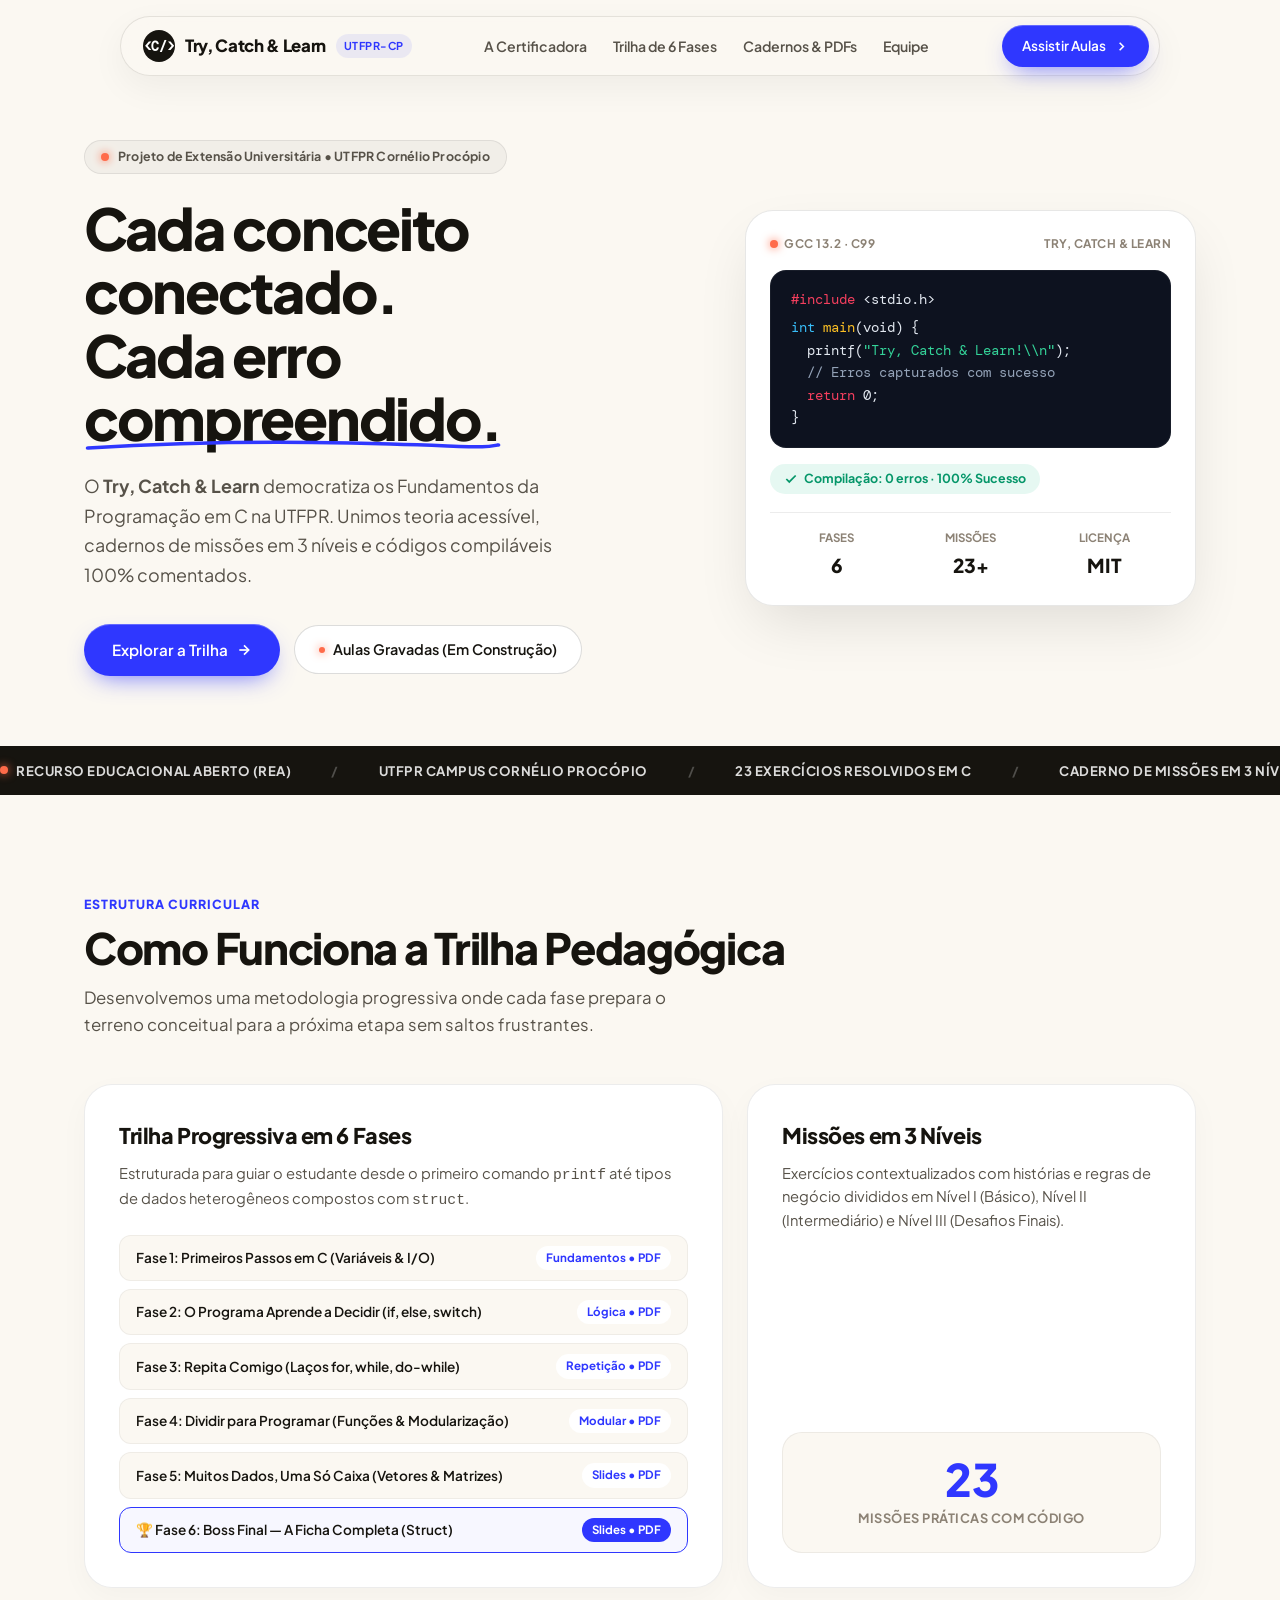
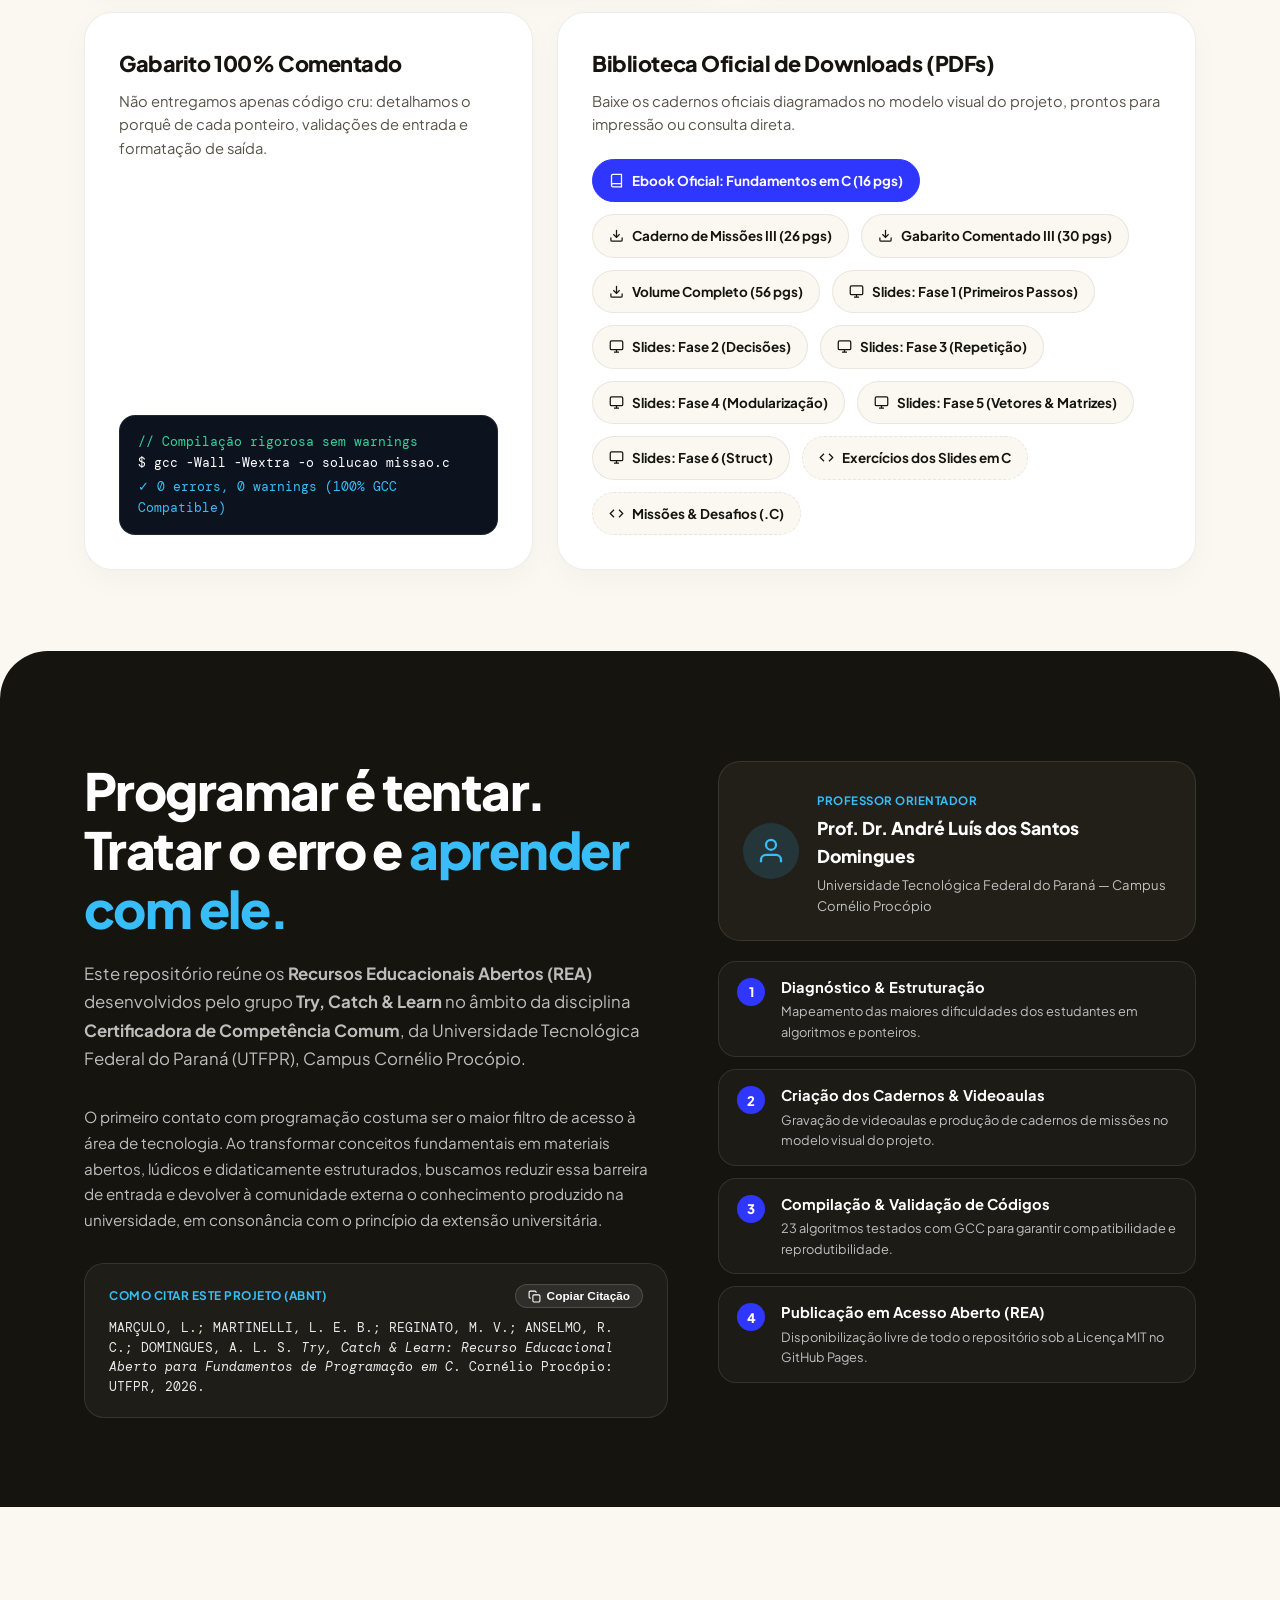
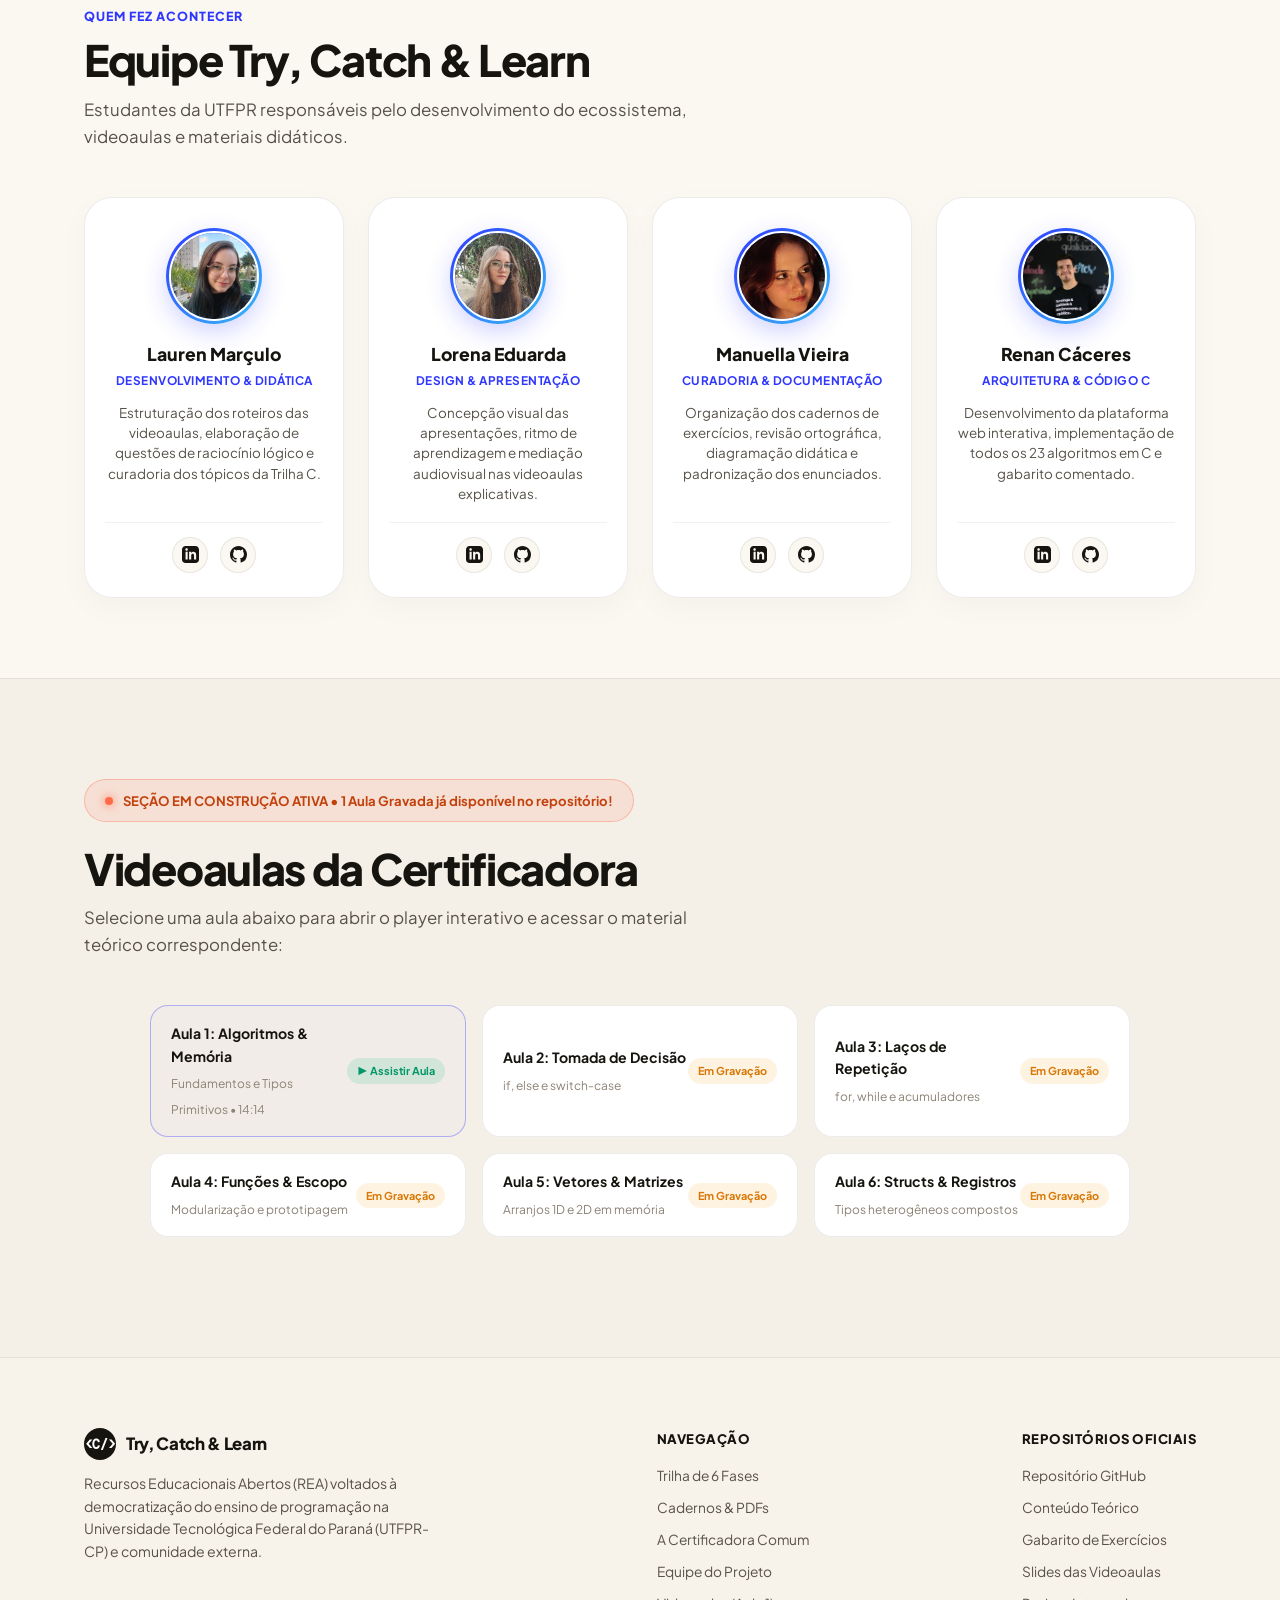
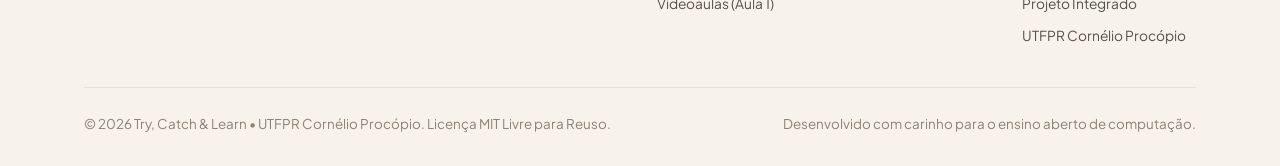
==== index.html @ d5d1043c "fix(player): corrigir reprodução do vídeo, clique na tela para pausar e atalho de espaço - Corrige c" ====
<!DOCTYPE html>
<html lang="pt-BR">
<head>
  <meta charset="UTF-8">
  <meta name="viewport" content="width=device-width, initial-scale=1.0">
  <title>Try, Catch &amp; Learn — Recurso Educacional Aberto de Programação em C | UTFPR-CP</title>
  
  <meta name="description" content="Recursos Educacionais Abertos para Fundamentos da Programação em C. Projeto de Extensão Universitária da UTFPR Cornélio Procópio.">
  <meta name="theme-color" content="#fbf8f2">
  <link rel="icon" type="image/svg+xml" href="assets/img/favicon.svg">

  <!-- Google Fonts: Plus Jakarta Sans & DM Mono -->
  <link rel="preconnect" href="https://fonts.googleapis.com">
  <link rel="preconnect" href="https://fonts.gstatic.com" crossorigin>
  <link href="https://fonts.googleapis.com/css2?family=DM+Mono:ital,wght@0,400;0,500;1,400&family=Plus+Jakarta+Sans:wght@300;400;500;600;700;800&display=swap" rel="stylesheet">

  <!-- Stylesheets -->
  <link rel="stylesheet" href="css/styles.css">
  <link rel="stylesheet" href="css/animations.css">
</head>
<body>
  <!-- Skip Link para Acessibilidade via Teclado e Leitores de Tela (WCAG 2.1 AA) -->
  <a href="#conteudo-principal" class="skip-link">Pular para o conteúdo principal</a>

  <!-- 1. FLOATING PILL NAVBAR -->
  <div class="nav-wrap" id="navbarWrap">
    <header class="nav-pill">
      <a href="#" class="brand" aria-label="Try, Catch &amp; Learn — Ir para o topo">
        <span class="brand-icon" aria-hidden="true">&lt;C/&gt;</span>
        <span>Try, Catch &amp; Learn</span>
        <span class="brand-tag">UTFPR-CP</span>
      </a>

      <!-- Desktop Links -->
      <nav class="nav-links" id="desktopNav" aria-label="Navegação principal">
        <a href="#sobre">A Certificadora</a>
        <a href="#trilha">Trilha de 6 Fases</a>
        <a href="#materiais">Cadernos &amp; PDFs</a>
        <a href="#equipe">Equipe</a>
      </nav>

      <!-- Action Button -->
      <a href="#videoaulas" class="btn-pill">
        <span>Assistir Aulas</span>
        <svg width="15" height="15" viewBox="0 0 24 24" fill="none" stroke="currentColor" stroke-width="2.5" aria-hidden="true">
          <polyline points="9 18 15 12 9 6"></polyline>
        </svg>
      </a>

      <!-- Mobile Hamburger Toggle -->
      <button class="menu-toggle" id="menuToggleBtn" type="button" aria-label="Abrir menu de navegação" aria-expanded="false" aria-controls="mobileDrawer">
        <svg width="24" height="24" viewBox="0 0 24 24" fill="none" stroke="currentColor" stroke-width="2" aria-hidden="true">
          <line x1="3" y1="12" x2="21" y2="12"></line>
          <line x1="3" y1="6" x2="21" y2="6"></line>
          <line x1="3" y1="18" x2="21" y2="18"></line>
        </svg>
      </button>
    </header>

    <!-- Mobile Navigation Drawer -->
    <div class="mobile-drawer" id="mobileDrawer" aria-hidden="true">
      <nav class="mobile-nav-links" aria-label="Menu principal móvel">
        <a href="#sobre">A Certificadora</a>
        <a href="#trilha">Trilha de 6 Fases</a>
        <a href="#materiais">Cadernos &amp; PDFs</a>
        <a href="#equipe">Equipe</a>
        <a href="#videoaulas" class="mobile-btn-pill">Assistir Aulas (Aula 1)</a>
      </nav>
    </div>
  </div>

  <main id="conteudo-principal" tabindex="-1">

    <!-- 2. HERO SECTION -->
    <section class="hero">
      <div class="shell hero-grid">
        
        <!-- Left Column: Typography & CTAs -->
        <div class="hero-text-col reveal">
          <div class="live-badge">
            <span class="dot-coral"></span>
            <span>Projeto de Extensão Universitária • UTFPR Cornélio Procópio</span>
          </div>

          <h1 class="hero-title">
            Cada conceito conectado.<br>
            Cada erro <span class="underline-draw">compreendido.<svg viewBox="0 0 300 14" fill="none" preserveAspectRatio="none"><path d="M 3 9 C 70 3, 150 2, 220 5 S 285 9, 297 6" stroke="#2f37ff" stroke-width="3.5" stroke-linecap="round"/></svg></span>
          </h1>

          <p class="hero-sub">
            O <strong>Try, Catch &amp; Learn</strong> democratiza os Fundamentos da Programação em C na UTFPR. Unimos teoria acessível, cadernos de missões em 3 níveis e códigos compiláveis 100% comentados.
          </p>

          <div class="hero-ctas">
            <a href="#trilha" class="btn-pill" style="padding: 14px 28px; font-size: 0.95rem;">
              <span>Explorar a Trilha</span>
              <svg width="16" height="16" viewBox="0 0 24 24" fill="none" stroke="currentColor" stroke-width="2.5">
                <line x1="5" y1="12" x2="19" y2="12"></line>
                <polyline points="12 5 19 12 12 19"></polyline>
              </svg>
            </a>
            <a href="#videoaulas" class="btn-secondary-pill">
              <span class="dot-coral" style="width:6px; height:6px;"></span>
              <span>Aulas Gravadas (Em Construção)</span>
            </a>
          </div>
        </div>

        <!-- Right Column: 3D Tilted Interactive Code Widget -->
        <div class="hero-card-tilt reveal stagger-2">
          <div class="code-widget-card hover-lift">
            <div class="card-topbar">
              <span class="card-label">
                <span class="dot-coral"></span>
                GCC 13.2 · C99
              </span>
              <span class="card-label">TRY, CATCH &amp; LEARN</span>
            </div>

            <div class="card-code-area">
              <div><span style="color:#f43f5e">#include</span> &lt;stdio.h&gt;</div>
              <div style="margin-top:6px"><span style="color:#38bdf8">int</span> <span style="color:#fbbf24">main</span>(void) {</div>
              <div style="padding-left:16px">printf(<span style="color:#34d399">"Try, Catch &amp; Learn!\\n"</span>);</div>
              <div style="padding-left:16px"><span style="color:#94a3b8">// Erros capturados com sucesso</span></div>
              <div style="padding-left:16px"><span style="color:#f43f5e">return</span> 0;</div>
              <div>}</div>
            </div>

            <div class="card-status-pill">
              <svg width="14" height="14" viewBox="0 0 24 24" fill="none" stroke="currentColor" stroke-width="3">
                <polyline points="20 6 9 17 4 12"></polyline>
              </svg>
              <span>Compilação: 0 erros · 100% Sucesso</span>
            </div>

            <dl class="card-metrics">
              <div>
                <dt>Fases</dt>
                <dd>6</dd>
              </div>
              <div>
                <dt>Missões</dt>
                <dd>23+</dd>
              </div>
              <div>
                <dt>Licença</dt>
                <dd>MIT</dd>
              </div>
            </dl>
          </div>
        </div>

      </div>
    </section>

    <!-- 3. LIVE TICKER BAR (MARQUEE CONTÍNUA) -->
    <div class="ticker-bar" aria-hidden="true">
      <div class="ticker-track">
        <div class="ticker-group">
          <span class="ticker-item"><span class="dot-coral"></span> RECURSO EDUCACIONAL ABERTO (REA)</span>
          <span class="ticker-sep">/</span>
          <span class="ticker-item">UTFPR CAMPUS CORNÉLIO PROCÓPIO</span>
          <span class="ticker-sep">/</span>
          <span class="ticker-item">23 EXERCÍCIOS RESOLVIDOS EM C</span>
          <span class="ticker-sep">/</span>
          <span class="ticker-item">CADERNO DE MISSÕES EM 3 NÍVEIS</span>
          <span class="ticker-sep">/</span>
          <span class="ticker-item">LICENÇA MIT LIVRE PARA REUSO</span>
          <span class="ticker-sep">/</span>
          <span class="ticker-item">SUPERVISÃO: PROF. DR. ANDRÉ LUÍS DOS SANTOS DOMINGUES</span>
          <span class="ticker-sep">/</span>
        </div>
        <div class="ticker-group">
          <span class="ticker-item"><span class="dot-coral"></span> RECURSO EDUCACIONAL ABERTO (REA)</span>
          <span class="ticker-sep">/</span>
          <span class="ticker-item">UTFPR CAMPUS CORNÉLIO PROCÓPIO</span>
          <span class="ticker-sep">/</span>
          <span class="ticker-item">23 EXERCÍCIOS RESOLVIDOS EM C</span>
          <span class="ticker-sep">/</span>
          <span class="ticker-item">CADERNO DE MISSÕES EM 3 NÍVEIS</span>
          <span class="ticker-sep">/</span>
          <span class="ticker-item">LICENÇA MIT LIVRE PARA REUSO</span>
          <span class="ticker-sep">/</span>
          <span class="ticker-item">SUPERVISÃO: PROF. DR. ANDRÉ LUÍS DOS SANTOS DOMINGUES</span>
          <span class="ticker-sep">/</span>
        </div>
      </div>
    </div>

    <!-- 4. BENTO GRID SECTION: A METODOLOGIA DO PROJETO -->
    <section class="bento-section" id="trilha">
      <div class="shell">
        <div class="section-eyebrow reveal">Estrutura Curricular</div>
        <h2 class="section-headline reveal stagger-1">Como Funciona a Trilha Pedagógica</h2>
        <p class="section-subhead reveal stagger-2">
          Desenvolvemos uma metodologia progressiva onde cada fase prepara o terreno conceitual para a próxima etapa sem saltos frustrantes.
        </p>

        <div class="bento-grid">
          
          <!-- Card 1 (Col 7): Trilha Progressiva em 6 Fases -->
          <div class="bento-card bento-col-7 reveal stagger-1">
            <h3>Trilha Progressiva em 6 Fases</h3>
            <p>
              Estruturada para guiar o estudante desde o primeiro comando <code>printf</code> até tipos de dados heterogêneos compostos com <code>struct</code>.
            </p>
            <div class="pipeline-list">
              <a href="Conte%C3%BAdo-Te%C3%B3rico/Fase%201%20-%20Primeiros%20Passos%20em%20C.pdf" target="_blank" class="pipeline-item" style="text-decoration:none; color:inherit;" title="Abrir PDF da Fase 1">
                <span>Fase 1: Primeiros Passos em C (Variáveis &amp; I/O)</span>
                <span class="pipeline-tag">Fundamentos • PDF</span>
              </a>
              <a href="Conte%C3%BAdo-Te%C3%B3rico/Fase%202%20-%20O%20Programa%20Aprende%20a%20Decidir.pdf" target="_blank" class="pipeline-item" style="text-decoration:none; color:inherit;" title="Abrir PDF da Fase 2">
                <span>Fase 2: O Programa Aprende a Decidir (if, else, switch)</span>
                <span class="pipeline-tag">Lógica • PDF</span>
              </a>
              <a href="Conte%C3%BAdo-Te%C3%B3rico/Fase%203%20-%20Repita%20Comigo%20La%C3%A7os%20de%20Repeti%C3%A7%C3%A3o.pdf" target="_blank" class="pipeline-item" style="text-decoration:none; color:inherit;" title="Abrir PDF da Fase 3">
                <span>Fase 3: Repita Comigo (Laços for, while, do-while)</span>
                <span class="pipeline-tag">Repetição • PDF</span>
              </a>
              <a href="Conte%C3%BAdo-Te%C3%B3rico/Aula%20Fase%204%20-%20Dividir%20Para%20Programar.pdf" target="_blank" class="pipeline-item" style="text-decoration:none; color:inherit;" title="Abrir PDF da Fase 4">
                <span>Fase 4: Dividir para Programar (Funções &amp; Modularização)</span>
                <span class="pipeline-tag">Modular • PDF</span>
              </a>
              <a href="Slides/Fase%205%20-%20Muitos%20dados,%20uma%20s%C3%B3%20caixa%20vetores%20e%20matrizes.pdf" target="_blank" class="pipeline-item" style="text-decoration:none; color:inherit;" title="Abrir Slides da Fase 5">
                <span>Fase 5: Muitos Dados, Uma Só Caixa (Vetores &amp; Matrizes)</span>
                <span class="pipeline-tag">Slides • PDF</span>
              </a>
              <a href="Slides/Fase%206%20-%20Struct.pdf" target="_blank" class="pipeline-item active-phase" style="text-decoration:none; color:inherit;" title="Abrir Slides da Fase 6">
                <span>🏆 Fase 6: Boss Final — A Ficha Completa (Struct)</span>
                <span class="pipeline-tag" style="background:var(--ultramarine); color:#ffffff;">Slides • PDF</span>
              </a>
            </div>
          </div>

          <!-- Card 2 (Col 5): Missões em 3 Níveis -->
          <div class="bento-card bento-col-5 reveal stagger-2">
            <h3>Missões em 3 Níveis</h3>
            <p>
              Exercícios contextualizados com histórias e regras de negócio divididos em Nível I (Básico), Nível II (Intermediário) e Nível III (Desafios Finais).
            </p>
            <div class="levels-widget">
              <div class="levels-num">23</div>
              <div class="levels-label">Missões Práticas com Código</div>
            </div>
          </div>

          <!-- Card 3 (Col 5): Gabarito Comentado -->
          <div class="bento-card bento-col-5 reveal stagger-3">
            <h3>Gabarito 100% Comentado</h3>
            <p>
              Não entregamos apenas código cru: detalhamos o porquê de cada ponteiro, validações de entrada e formatação de saída.
            </p>
            <div class="terminal-widget">
              <div>// Compilação rigorosa sem warnings</div>
              <div style="color:#ffffff;">$ gcc -Wall -Wextra -o solucao missao.c</div>
              <div style="color:#38bdf8; margin-top:4px;">✓ 0 errors, 0 warnings (100% GCC Compatible)</div>
            </div>
          </div>

          <!-- Card 4 (Col 7): Biblioteca de PDFs para Download -->
          <div class="bento-card bento-col-7 reveal stagger-4" id="materiais">
            <h3>Biblioteca Oficial de Downloads (PDFs)</h3>
            <p>
              Baixe os cadernos oficiais diagramados no modelo visual do projeto, prontos para impressão ou consulta direta.
            </p>
            <div class="download-pill-row">
              <a href="Conte%C3%BAdo-Te%C3%B3rico/Ebook_Fundamentos_de_Programacao_C.pdf" download="Ebook_Fundamentos_de_Programacao_C.pdf" class="download-pill" style="background: #2f37ff; color: #ffffff; border-color: #2f37ff; font-weight: 700;">
                <svg width="15" height="15" viewBox="0 0 24 24" fill="none" stroke="currentColor" stroke-width="2"><path d="M4 19.5A2.5 2.5 0 0 1 6.5 17H20"></path><path d="M6.5 2H20v20H6.5A2.5 2.5 0 0 1 4 19.5v-15A2.5 2.5 0 0 1 6.5 2z"></path></svg>
                <span>Ebook Oficial: Fundamentos em C (16 pgs)</span>
              </a>
              <a href="Conte%C3%BAdo-Te%C3%B3rico/Caderno_de_Missoes_III.pdf" download="Caderno_de_Missoes_III.pdf" class="download-pill">
                <svg width="15" height="15" viewBox="0 0 24 24" fill="none" stroke="currentColor" stroke-width="2"><path d="M21 15v4a2 2 0 0 1-2 2H5a2 2 0 0 1-2-2v-4"></path><polyline points="7 10 12 15 17 10"></polyline><line x1="12" y1="15" x2="12" y2="3"></line></svg>
                <span>Caderno de Missões III (26 pgs)</span>
              </a>
              <a href="Conte%C3%BAdo-Te%C3%B3rico/Gabarito_Comentado_III.pdf" download="Gabarito_Comentado_III.pdf" class="download-pill">
                <svg width="15" height="15" viewBox="0 0 24 24" fill="none" stroke="currentColor" stroke-width="2"><path d="M21 15v4a2 2 0 0 1-2 2H5a2 2 0 0 1-2-2v-4"></path><polyline points="7 10 12 15 17 10"></polyline><line x1="12" y1="15" x2="12" y2="3"></line></svg>
                <span>Gabarito Comentado III (30 pgs)</span>
              </a>
              <a href="Conte%C3%BAdo-Te%C3%B3rico/Caderno_e_Gabarito_III_Completo.pdf" download="Caderno_e_Gabarito_III_Completo.pdf" class="download-pill">
                <svg width="15" height="15" viewBox="0 0 24 24" fill="none" stroke="currentColor" stroke-width="2"><path d="M21 15v4a2 2 0 0 1-2 2H5a2 2 0 0 1-2-2v-4"></path><polyline points="7 10 12 15 17 10"></polyline><line x1="12" y1="15" x2="12" y2="3"></line></svg>
                <span>Volume Completo (56 pgs)</span>
              </a>
              <a href="Slides/Fase%201%20-Primeiros%20Passos%20em%20C.pdf" download="Slides_Fase1_Primeiros_Passos.pdf" class="download-pill">
                <svg width="15" height="15" viewBox="0 0 24 24" fill="none" stroke="currentColor" stroke-width="2"><rect x="2" y="3" width="20" height="14" rx="2" ry="2"></rect><line x1="8" y1="21" x2="16" y2="21"></line><line x1="12" y1="17" x2="12" y2="21"></line></svg>
                <span>Slides: Fase 1 (Primeiros Passos)</span>
              </a>
              <a href="Slides/Fase%202%20-%20O%20Programa%20Aprende%20a%20Decidir.pdf" download="Slides_Fase2_Decisoes.pdf" class="download-pill">
                <svg width="15" height="15" viewBox="0 0 24 24" fill="none" stroke="currentColor" stroke-width="2"><rect x="2" y="3" width="20" height="14" rx="2" ry="2"></rect><line x1="8" y1="21" x2="16" y2="21"></line><line x1="12" y1="17" x2="12" y2="21"></line></svg>
                <span>Slides: Fase 2 (Decisões)</span>
              </a>
              <a href="Slides/Fase%203%20-Repeti%C3%A7%C3%A3o.pdf" download="Slides_Fase3_Repeticao.pdf" class="download-pill">
                <svg width="15" height="15" viewBox="0 0 24 24" fill="none" stroke="currentColor" stroke-width="2"><rect x="2" y="3" width="20" height="14" rx="2" ry="2"></rect><line x1="8" y1="21" x2="16" y2="21"></line><line x1="12" y1="17" x2="12" y2="21"></line></svg>
                <span>Slides: Fase 3 (Repetição)</span>
              </a>
              <a href="Slides/Fase%204%20-%20Modulariza%C3%A7%C3%A3o.pdf" download="Slides_Fase4_Modularizacao.pdf" class="download-pill">
                <svg width="15" height="15" viewBox="0 0 24 24" fill="none" stroke="currentColor" stroke-width="2"><rect x="2" y="3" width="20" height="14" rx="2" ry="2"></rect><line x1="8" y1="21" x2="16" y2="21"></line><line x1="12" y1="17" x2="12" y2="21"></line></svg>
                <span>Slides: Fase 4 (Modularização)</span>
              </a>
              <a href="Slides/Fase%205%20-%20Muitos%20dados,%20uma%20s%C3%B3%20caixa%20vetores%20e%20matrizes.pdf" download="Slides_Fase5_Vetores_Matrizes.pdf" class="download-pill">
                <svg width="15" height="15" viewBox="0 0 24 24" fill="none" stroke="currentColor" stroke-width="2"><rect x="2" y="3" width="20" height="14" rx="2" ry="2"></rect><line x1="8" y1="21" x2="16" y2="21"></line><line x1="12" y1="17" x2="12" y2="21"></line></svg>
                <span>Slides: Fase 5 (Vetores &amp; Matrizes)</span>
              </a>
              <a href="Slides/Fase%206%20-%20Struct.pdf" download="Slides_Fase6_Struct.pdf" class="download-pill">
                <svg width="15" height="15" viewBox="0 0 24 24" fill="none" stroke="currentColor" stroke-width="2"><rect x="2" y="3" width="20" height="14" rx="2" ry="2"></rect><line x1="8" y1="21" x2="16" y2="21"></line><line x1="12" y1="17" x2="12" y2="21"></line></svg>
                <span>Slides: Fase 6 (Struct)</span>
              </a>
              <a href="https://github.com/RenanCaceres/Certificadora-Comum/tree/main/Slides/Exercicios-Resolvidos" target="_blank" rel="noopener noreferrer" class="download-pill" style="border-style:dashed;">
                <svg width="15" height="15" viewBox="0 0 24 24" fill="none" stroke="currentColor" stroke-width="2"><polyline points="16 18 22 12 16 6"></polyline><polyline points="8 6 2 12 8 18"></polyline></svg>
                <span>Exercícios dos Slides em C</span>
              </a>
              <a href="https://github.com/RenanCaceres/Certificadora-Comum/tree/main/Gabarito-Exerc%C3%ADcios" target="_blank" rel="noopener noreferrer" class="download-pill" style="border-style:dashed;">
                <svg width="15" height="15" viewBox="0 0 24 24" fill="none" stroke="currentColor" stroke-width="2"><polyline points="16 18 22 12 16 6"></polyline><polyline points="8 6 2 12 8 18"></polyline></svg>
                <span>Missões &amp; Desafios (.C)</span>
              </a>
            </div>
          </div>

        </div>

      </div>
    </section>

    <!-- 5. SEÇÃO DE CONTRASTE ESCURO: A CERTIFICADORA & UTFPR -->
    <section class="dark-section" id="sobre">
      <div class="shell dark-grid">
        
        <!-- Left: Text Context -->
        <div class="dark-left-col reveal-left">
          <h2>
            Programar é tentar.<br>
            Tratar o erro e <span class="highlight-text">aprender com ele.</span>
          </h2>
          
          <p class="dark-lead">
            Este repositório reúne os <strong>Recursos Educacionais Abertos (REA)</strong> desenvolvidos pelo grupo <strong>Try, Catch &amp; Learn</strong> no âmbito da disciplina <strong>Certificadora de Competência Comum</strong>, da Universidade Tecnológica Federal do Paraná (UTFPR), Campus Cornélio Procópio.
          </p>

          <p class="dark-lead" style="font-size: 0.95rem;">
            O primeiro contato com programação costuma ser o maior filtro de acesso à área de tecnologia. Ao transformar conceitos fundamentais em materiais abertos, lúdicos e didaticamente estruturados, buscamos reduzir essa barreira de entrada e devolver à comunidade externa o conhecimento produzido na universidade, em consonância com o princípio da extensão universitária.
          </p>

          <!-- Citation Box -->
          <div class="citation-box">
            <div class="citation-header">
              <span>Como citar este projeto (ABNT)</span>
              <button id="btnCopyCitation" class="btn-copy-citation" type="button" title="Copiar citação ABNT">
                <svg width="13" height="13" viewBox="0 0 24 24" fill="none" stroke="currentColor" stroke-width="2"><rect x="9" y="9" width="13" height="13" rx="2" ry="2"></rect><path d="M5 15H4a2 2 0 0 1-2-2V4a2 2 0 0 1 2-2h9a2 2 0 0 1 2 2v1"></path></svg>
                <span>Copiar Citação</span>
              </button>
            </div>
            <p class="citation-text">
              MARÇULO, L.; MARTINELLI, L. E. B.; REGINATO, M. V.; ANSELMO, R. C.; DOMINGUES, A. L. S. <em>Try, Catch &amp; Learn: Recurso Educacional Aberto para Fundamentos de Programação em C</em>. Cornélio Procópio: UTFPR, 2026.
            </p>
          </div>
        </div>

        <!-- Right: Supervisor & Steps -->
        <div class="dark-right-col reveal-right">
          
          <!-- Supervisor Card -->
          <div class="supervisor-card hover-lift">
            <div class="sup-avatar">
              <svg width="30" height="30" viewBox="0 0 24 24" fill="none" stroke="currentColor" stroke-width="1.8">
                <path d="M20 21v-2a4 4 0 0 0-4-4H8a4 4 0 0 0-4 4v2"></path>
                <circle cx="12" cy="7" r="4"></circle>
              </svg>
            </div>
            <div class="sup-info">
              <span class="sup-role">Professor Orientador</span>
              <h4 class="sup-name">Prof. Dr. André Luís dos Santos Domingues</h4>
              <p>Universidade Tecnológica Federal do Paraná — Campus Cornélio Procópio</p>
            </div>
          </div>

          <!-- Steps List -->
          <div class="steps-list">
            <div class="step-card">
              <div class="step-num">1</div>
              <div class="step-info">
                <h4>Diagnóstico &amp; Estruturação</h4>
                <p>Mapeamento das maiores dificuldades dos estudantes em algoritmos e ponteiros.</p>
              </div>
            </div>
            <div class="step-card">
              <div class="step-num">2</div>
              <div class="step-info">
                <h4>Criação dos Cadernos &amp; Videoaulas</h4>
                <p>Gravação de videoaulas e produção de cadernos de missões no modelo visual do projeto.</p>
              </div>
            </div>
            <div class="step-card">
              <div class="step-num">3</div>
              <div class="step-info">
                <h4>Compilação &amp; Validação de Códigos</h4>
                <p>23 algoritmos testados com GCC para garantir compatibilidade e reprodutibilidade.</p>
              </div>
            </div>
            <div class="step-card">
              <div class="step-num">4</div>
              <div class="step-info">
                <h4>Publicação em Acesso Aberto (REA)</h4>
                <p>Disponibilização livre de todo o repositório sob a Licença MIT no GitHub Pages.</p>
              </div>
            </div>
          </div>

        </div>

      </div>
    </section>

    <!-- 6. EQUIPE SECTION COM FOTOS & REDES OFICIAIS -->
    <section class="team-section" id="equipe">
      <div class="shell">
        <div class="section-eyebrow reveal">Quem Fez Acontecer</div>
        <h2 class="section-headline reveal stagger-1">Equipe Try, Catch &amp; Learn</h2>
        <p class="section-subhead reveal stagger-2">
          Estudantes da UTFPR responsáveis pelo desenvolvimento do ecossistema, videoaulas e materiais didáticos.
        </p>

        <div class="team-grid">
          
          <!-- Lauren -->
          <div class="team-card hover-lift reveal stagger-1">
            <div class="member-photo-frame">
              <img src="assets/img/team/lauren.jpeg" alt="Foto de Lauren Marçulo" class="member-photo" onerror="if(!this.dataset.triedFallback){this.dataset.triedFallback='1'; this.src='assets/img/team/lauren.png';}else{this.style.display='none'; this.nextElementSibling.style.display='flex';}">
              <div class="member-photo-fallback">LM</div>
            </div>
            <h3 class="team-name">Lauren Marçulo</h3>
            <div class="team-role">Desenvolvimento &amp; Didática</div>
            <p class="team-bio">
              Estruturação dos roteiros das videoaulas, elaboração de questões de raciocínio lógico e curadoria dos tópicos da Trilha C.
            </p>
            <div class="team-socials">
              <a href="https://www.linkedin.com/in/lauren-marculo/" target="_blank" rel="noopener noreferrer" class="btn-social btn-linkedin" title="LinkedIn de Lauren Marçulo" aria-label="LinkedIn de Lauren Marçulo">
                <svg width="17" height="17" viewBox="0 0 24 24" fill="currentColor"><path d="M19 0h-14c-2.761 0-5 2.239-5 5v14c0 2.761 2.239 5 5 5h14c2.762 0 5-2.239 5-5v-14c0-2.761-2.238-5-5-5zm-11 19h-3v-11h3v11zm-1.5-12.268c-.966 0-1.75-.79-1.75-1.764s.784-1.764 1.75-1.764 1.75.79 1.75 1.764-.783 1.764-1.75 1.764zm13.5 12.268h-3v-5.604c0-3.368-4-3.113-4 0v5.604h-3v-11h3v1.765c1.396-2.586 7-2.777 7 2.476v6.759z"/></svg>
              </a>
              <a href="https://github.com/LaurenM-rc" target="_blank" rel="noopener noreferrer" class="btn-social btn-github" title="GitHub de Lauren Marçulo" aria-label="GitHub de Lauren Marçulo">
                <svg width="17" height="17" viewBox="0 0 24 24" fill="currentColor"><path d="M12 0C5.37 0 0 5.37 0 12c0 5.31 3.435 9.795 8.205 11.385.6.105.825-.255.825-.57 0-.285-.015-1.23-.015-2.235-3.015.555-3.795-.735-4.035-1.41-.135-.345-.72-1.41-1.23-1.695-.42-.225-1.02-.78-.015-.795.945-.015 1.62.87 1.845 1.23 1.08 1.815 2.805 1.305 3.495.99.105-.78.42-1.305.765-1.605-2.67-.3-5.46-1.335-5.46-5.925 0-1.305.465-2.385 1.23-3.225-.12-.3-.54-1.53.12-3.18 0 0 1.005-.315 3.3 1.23.96-.27 1.98-.405 3-.405s2.04.135 3 .405c2.295-1.56 3.3-1.23 3.3-1.23.66 1.65.24 2.88.12 3.18.765.84 1.23 1.905 1.23 3.225 0 4.605-2.805 5.625-5.475 5.925.435.375.81 1.095.81 2.22 0 1.605-.015 2.895-.015 3.3 0 .315.225.69.825.57A12.02 12.02 0 0024 12c0-6.63-5.37-12-12-12z"/></svg>
              </a>
            </div>
          </div>

          <!-- Lorena -->
          <div class="team-card hover-lift reveal stagger-2">
            <div class="member-photo-frame">
              <img src="assets/img/team/lorena.jpeg" alt="Foto de Lorena Eduarda" class="member-photo" onerror="if(!this.dataset.triedFallback){this.dataset.triedFallback='1'; this.src='assets/img/team/lorena.png';}else{this.style.display='none'; this.nextElementSibling.style.display='flex';}">
              <div class="member-photo-fallback">LE</div>
            </div>
            <h3 class="team-name">Lorena Eduarda</h3>
            <div class="team-role">Design &amp; Apresentação</div>
            <p class="team-bio">
              Concepção visual das apresentações, ritmo de aprendizagem e mediação audiovisual nas videoaulas explicativas.
            </p>
            <div class="team-socials">
              <a href="https://www.linkedin.com/in/lorena-eduarda-barros-martinelli-795791375" target="_blank" rel="noopener noreferrer" class="btn-social btn-linkedin" title="LinkedIn de Lorena Eduarda" aria-label="LinkedIn de Lorena Eduarda">
                <svg width="17" height="17" viewBox="0 0 24 24" fill="currentColor"><path d="M19 0h-14c-2.761 0-5 2.239-5 5v14c0 2.761 2.239 5 5 5h14c2.762 0 5-2.239 5-5v-14c0-2.761-2.238-5-5-5zm-11 19h-3v-11h3v11zm-1.5-12.268c-.966 0-1.75-.79-1.75-1.764s.784-1.764 1.75-1.764 1.75.79 1.75 1.764-.783 1.764-1.75 1.764zm13.5 12.268h-3v-5.604c0-3.368-4-3.113-4 0v5.604h-3v-11h3v1.765c1.396-2.586 7-2.777 7 2.476v6.759z"/></svg>
              </a>
              <a href="https://github.com/lorenaduda06" target="_blank" rel="noopener noreferrer" class="btn-social btn-github" title="GitHub de Lorena Eduarda" aria-label="GitHub de Lorena Eduarda">
                <svg width="17" height="17" viewBox="0 0 24 24" fill="currentColor"><path d="M12 0C5.37 0 0 5.37 0 12c0 5.31 3.435 9.795 8.205 11.385.6.105.825-.255.825-.57 0-.285-.015-1.23-.015-2.235-3.015.555-3.795-.735-4.035-1.41-.135-.345-.72-1.41-1.23-1.695-.42-.225-1.02-.78-.015-.795.945-.015 1.62.87 1.845 1.23 1.08 1.815 2.805 1.305 3.495.99.105-.78.42-1.305.765-1.605-2.67-.3-5.46-1.335-5.46-5.925 0-1.305.465-2.385 1.23-3.225-.12-.3-.54-1.53.12-3.18 0 0 1.005-.315 3.3 1.23.96-.27 1.98-.405 3-.405s2.04.135 3 .405c2.295-1.56 3.3-1.23 3.3-1.23.66 1.65.24 2.88.12 3.18.765.84 1.23 1.905 1.23 3.225 0 4.605-2.805 5.625-5.475 5.925.435.375.81 1.095.81 2.22 0 1.605-.015 2.895-.015 3.3 0 .315.225.69.825.57A12.02 12.02 0 0024 12c0-6.63-5.37-12-12-12z"/></svg>
              </a>
            </div>
          </div>

          <!-- Manuella -->
          <div class="team-card hover-lift reveal stagger-3">
            <div class="member-photo-frame">
              <img src="assets/img/team/manuella.jpeg" alt="Foto de Manuella Vieira" class="member-photo" onerror="if(!this.dataset.triedFallback){this.dataset.triedFallback='1'; this.src='assets/img/team/manuella.png';}else{this.style.display='none'; this.nextElementSibling.style.display='flex';}">
              <div class="member-photo-fallback">MV</div>
            </div>
            <h3 class="team-name">Manuella Vieira</h3>
            <div class="team-role">Curadoria &amp; Documentação</div>
            <p class="team-bio">
              Organização dos cadernos de exercícios, revisão ortográfica, diagramação didática e padronização dos enunciados.
            </p>
            <div class="team-socials">
              <a href="https://www.linkedin.com/in/manuella-vieira-reginato-16368135a/" target="_blank" rel="noopener noreferrer" class="btn-social btn-linkedin" title="LinkedIn de Manuella Vieira" aria-label="LinkedIn de Manuella Vieira">
                <svg width="17" height="17" viewBox="0 0 24 24" fill="currentColor"><path d="M19 0h-14c-2.761 0-5 2.239-5 5v14c0 2.761 2.239 5 5 5h14c2.762 0 5-2.239 5-5v-14c0-2.761-2.238-5-5-5zm-11 19h-3v-11h3v11zm-1.5-12.268c-.966 0-1.75-.79-1.75-1.764s.784-1.764 1.75-1.764 1.75.79 1.75 1.764-.783 1.764-1.75 1.764zm13.5 12.268h-3v-5.604c0-3.368-4-3.113-4 0v5.604h-3v-11h3v1.765c1.396-2.586 7-2.777 7 2.476v6.759z"/></svg>
              </a>
              <a href="https://github.com/reginatomanu" target="_blank" rel="noopener noreferrer" class="btn-social btn-github" title="GitHub de Manuella Vieira" aria-label="GitHub de Manuella Vieira">
                <svg width="17" height="17" viewBox="0 0 24 24" fill="currentColor"><path d="M12 0C5.37 0 0 5.37 0 12c0 5.31 3.435 9.795 8.205 11.385.6.105.825-.255.825-.57 0-.285-.015-1.23-.015-2.235-3.015.555-3.795-.735-4.035-1.41-.135-.345-.72-1.41-1.23-1.695-.42-.225-1.02-.78-.015-.795.945-.015 1.62.87 1.845 1.23 1.08 1.815 2.805 1.305 3.495.99.105-.78.42-1.305.765-1.605-2.67-.3-5.46-1.335-5.46-5.925 0-1.305.465-2.385 1.23-3.225-.12-.3-.54-1.53.12-3.18 0 0 1.005-.315 3.3 1.23.96-.27 1.98-.405 3-.405s2.04.135 3 .405c2.295-1.56 3.3-1.23 3.3-1.23.66 1.65.24 2.88.12 3.18.765.84 1.23 1.905 1.23 3.225 0 4.605-2.805 5.625-5.475 5.925.435.375.81 1.095.81 2.22 0 1.605-.015 2.895-.015 3.3 0 .315.225.69.825.57A12.02 12.02 0 0024 12c0-6.63-5.37-12-12-12z"/></svg>
              </a>
            </div>
          </div>

          <!-- Renan -->
          <div class="team-card hover-lift reveal stagger-4">
            <div class="member-photo-frame">
              <img src="assets/img/team/renan.jpeg" alt="Foto de Renan Cáceres" class="member-photo" onerror="if(!this.dataset.triedFallback){this.dataset.triedFallback='1'; this.src='assets/img/team/renan.png';}else{this.style.display='none'; this.nextElementSibling.style.display='flex';}">
              <div class="member-photo-fallback">RC</div>
            </div>
            <h3 class="team-name">Renan Cáceres</h3>
            <div class="team-role">Arquitetura &amp; Código C</div>
            <p class="team-bio">
              Desenvolvimento da plataforma web interativa, implementação de todos os 23 algoritmos em C e gabarito comentado.
            </p>
            <div class="team-socials">
              <a href="https://www.linkedin.com/in/renan-caceres/" target="_blank" rel="noopener noreferrer" class="btn-social btn-linkedin" title="LinkedIn de Renan Cáceres" aria-label="LinkedIn de Renan Cáceres">
                <svg width="17" height="17" viewBox="0 0 24 24" fill="currentColor"><path d="M19 0h-14c-2.761 0-5 2.239-5 5v14c0 2.761 2.239 5 5 5h14c2.762 0 5-2.239 5-5v-14c0-2.761-2.238-5-5-5zm-11 19h-3v-11h3v11zm-1.5-12.268c-.966 0-1.75-.79-1.75-1.764s.784-1.764 1.75-1.764 1.75.79 1.75 1.764-.783 1.764-1.75 1.764zm13.5 12.268h-3v-5.604c0-3.368-4-3.113-4 0v5.604h-3v-11h3v1.765c1.396-2.586 7-2.777 7 2.476v6.759z"/></svg>
              </a>
              <a href="https://github.com/RenanCaceres" target="_blank" rel="noopener noreferrer" class="btn-social btn-github" title="GitHub de Renan Cáceres" aria-label="GitHub de Renan Cáceres">
                <svg width="17" height="17" viewBox="0 0 24 24" fill="currentColor"><path d="M12 0C5.37 0 0 5.37 0 12c0 5.31 3.435 9.795 8.205 11.385.6.105.825-.255.825-.57 0-.285-.015-1.23-.015-2.235-3.015.555-3.795-.735-4.035-1.41-.135-.345-.72-1.41-1.23-1.695-.42-.225-1.02-.78-.015-.795.945-.015 1.62.87 1.845 1.23 1.08 1.815 2.805 1.305 3.495.99.105-.78.42-1.305.765-1.605-2.67-.3-5.46-1.335-5.46-5.925 0-1.305.465-2.385 1.23-3.225-.12-.3-.54-1.53.12-3.18 0 0 1.005-.315 3.3 1.23.96-.27 1.98-.405 3-.405s2.04.135 3 .405c2.295-1.56 3.3-1.23 3.3-1.23.66 1.65.24 2.88.12 3.18.765.84 1.23 1.905 1.23 3.225 0 4.605-2.805 5.625-5.475 5.925.435.375.81 1.095.81 2.22 0 1.605-.015 2.895-.015 3.3 0 .315.225.69.825.57A12.02 12.02 0 0024 12c0-6.63-5.37-12-12-12z"/></svg>
              </a>
            </div>
          </div>

        </div>

      </div>
    </section>

    <!-- 7. HUB DE VIDEOAULAS (EM CONSTRUÇÃO ATIVA) -->
    <section class="video-hub" id="videoaulas">
      <div class="shell">
        <div class="construction-banner reveal">
          <span class="dot-coral"></span>
          <span>SEÇÃO EM CONSTRUÇÃO ATIVA • 1 Aula Gravada já disponível no repositório!</span>
        </div>

        <h2 class="section-headline reveal stagger-1">Videoaulas da Certificadora</h2>
        <p class="section-subhead reveal stagger-2">
          Selecione uma aula abaixo para abrir o player interativo e acessar o material teórico correspondente:
        </p>

        <!-- Lessons Grid (Click Aula 1 to open player below) -->
        <div class="upcoming-lessons-grid reveal stagger-3">
          <div class="upcoming-card active-playable" id="cardLesson1" data-lesson="1" role="button" tabindex="0" aria-expanded="false" aria-controls="playerDrawerWrap" title="Clique para abrir o player da Aula 1 e acessar o conteúdo teórico">
            <div class="upcoming-info">
              <h4>Aula 1: Algoritmos &amp; Memória</h4>
              <span>Fundamentos e Tipos Primitivos • 14:14</span>
            </div>
            <span class="badge-status ready" id="badgeLesson1">▶ Assistir Aula</span>
          </div>

          <div class="upcoming-card playable-theory" data-lesson="2" role="button" tabindex="0" aria-expanded="false" aria-controls="playerDrawerWrap" title="Ver conteúdo teórico da Fase 2">
            <div class="upcoming-info">
              <h4>Aula 2: Tomada de Decisão</h4>
              <span>if, else e switch-case</span>
            </div>
            <span class="badge-status recording">Em Gravação</span>
          </div>

          <div class="upcoming-card playable-theory" data-lesson="3" role="button" tabindex="0" aria-expanded="false" aria-controls="playerDrawerWrap" title="Ver conteúdo teórico da Fase 3">
            <div class="upcoming-info">
              <h4>Aula 3: Laços de Repetição</h4>
              <span>for, while e acumuladores</span>
            </div>
            <span class="badge-status recording">Em Gravação</span>
          </div>

          <div class="upcoming-card playable-theory" data-lesson="4" role="button" tabindex="0" aria-expanded="false" aria-controls="playerDrawerWrap" title="Ver conteúdo teórico da Fase 4">
            <div class="upcoming-info">
              <h4>Aula 4: Funções &amp; Escopo</h4>
              <span>Modularização e prototipagem</span>
            </div>
            <span class="badge-status recording">Em Gravação</span>
          </div>

          <div class="upcoming-card playable-theory" data-lesson="5" role="button" tabindex="0" aria-expanded="false" aria-controls="playerDrawerWrap" title="Ver conteúdo teórico da Fase 5">
            <div class="upcoming-info">
              <h4>Aula 5: Vetores &amp; Matrizes</h4>
              <span>Arranjos 1D e 2D em memória</span>
            </div>
            <span class="badge-status recording">Em Gravação</span>
          </div>

          <div class="upcoming-card playable-theory" data-lesson="6" role="button" tabindex="0" aria-expanded="false" aria-controls="playerDrawerWrap" title="Ver conteúdo teórico da Fase 6">
            <div class="upcoming-info">
              <h4>Aula 6: Structs &amp; Registros</h4>
              <span>Tipos heterogêneos compostos</span>
            </div>
            <span class="badge-status recording">Em Gravação</span>
          </div>
        </div>

        <!-- Expandable Player Drawer (Opens below when clicking a lesson) -->
        <div class="player-drawer-wrap" id="playerDrawerWrap" role="region" aria-label="Player da Videoaula e Conteúdo Teórico" aria-hidden="true">
          <div class="player-container">
            <div class="player-header-bar">
              <div class="player-header-info">
                <span class="player-live-dot" id="playerLiveDot"></span>
                <span class="player-lesson-tag" id="playerLessonTag">Aula 1 • Disponível</span>
                <h3 class="player-lesson-title" id="playerLessonTitle">Fase 1: Primeiros Passos em C — Algoritmos, Memória e Variáveis</h3>
              </div>
              <div class="player-meta-badges">
                <span class="player-badge" id="playerDurationBadge">14:14 min</span>
                <span class="player-badge">1080p HD</span>
                <button type="button" class="player-close-btn" id="btnClosePlayer" title="Fechar player" aria-label="Fechar player">&times; Fechar</button>
              </div>
            </div>

            <!-- Prominent Theoretical Content Link Banner -->
            <div class="player-theory-bar">
              <div class="player-theory-text">
                <span class="theory-icon">📘</span>
                <div>
                  <strong id="theoryBarTitle">Material Teórico Oficial — Fase 1 (Primeiros Passos em C)</strong>
                  <span>Acompanhe os slides e explicações detalhadas desta aula em PDF</span>
                </div>
              </div>
              <div class="player-theory-actions">
                <a href="Conte%C3%BAdo-Te%C3%B3rico/Fase%201%20-%20Primeiros%20Passos%20em%20C.pdf" target="_blank" rel="noopener noreferrer" class="btn-theory-cta" id="btnTheoryLink">
                  <svg width="16" height="16" viewBox="0 0 24 24" fill="none" stroke="currentColor" stroke-width="2.5">
                    <path d="M14 2H6a2 2 0 0 0-2 2v16a2 2 0 0 0 2 2h12a2 2 0 0 0 2-2V8z"></path>
                    <polyline points="14 2 14 8 20 8"></polyline>
                    <line x1="16" y1="13" x2="8" y2="13"></line>
                    <line x1="16" y1="17" x2="8" y2="17"></line>
                  </svg>
                  <span>Clique aqui e acesse o conteúdo teórico</span>
                </a>
                <a href="https://github.com/RenanCaceres/Certificadora-Comum/tree/main/Gabarito-Exerc%C3%ADcios/Fase1-Primeiros-Passos" target="_blank" rel="noopener noreferrer" class="btn-theory-secondary" id="btnExercisesLink">
                  <span>Ver Exercícios em C</span>
                </a>
              </div>
            </div>

            <!-- Video Box (Shown for Aula 1) -->
            <div class="player-frame-box" id="playerFrameBox">
              <video id="mainCourseVideo" preload="metadata" playsinline controls src="Conteúdo-Teórico/aulas/Aula1.mp4" tabindex="0">
                <source src="Conteúdo-Teórico/aulas/Aula1.mp4" type="video/mp4">
                <source src="Conte%C3%BAdo-Te%C3%B3rico/aulas/Aula1.mp4" type="video/mp4">
                <source src="aulas/Aula1.mp4" type="video/mp4">
                Seu navegador não suporta reprodução direta de vídeo MP4.
              </video>

              <!-- Big Center Play Button Overlay (Only before first play) -->
              <button class="player-big-play" id="btnBigPlay" type="button" aria-label="Iniciar reprodução da Aula 1">
                <span class="player-big-play-icon">
                  <svg width="32" height="32" viewBox="0 0 24 24" fill="currentColor">
                    <polygon points="5 3 19 12 5 21 5 3"></polygon>
                  </svg>
                </span>
                <span class="player-big-play-label">Dar Play na Aula 1</span>
              </button>
            </div>

            <!-- Recording Notice Box (Shown if user clicks Aula 2-6) -->
            <div class="player-recording-notice" id="playerRecordingNotice" style="display: none;">
              <div class="recording-notice-inner">
                <span class="dot-coral"></span>
                <h4>Videoaula em processo de gravação e edição</h4>
                <p>Enquanto o vídeo desta fase está sendo finalizado pela equipe, o <strong>Conteúdo Teórico em PDF</strong> e os <strong>Exercícios Resolvidos em C</strong> já estão 100% disponíveis no botão azul acima!</p>
              </div>
            </div>

            <!-- Player Quick Helper & Direct Open Link -->
            <div class="player-footer-bar" id="playerFooterBar">
              <div class="player-status-hint" id="playerStatusHint">
                <svg width="15" height="15" viewBox="0 0 24 24" fill="none" stroke="currentColor" stroke-width="2">
                  <circle cx="12" cy="12" r="10"></circle>
                  <line x1="12" y1="16" x2="12" y2="12"></line>
                  <line x1="12" y1="8" x2="12.01" y2="8"></line>
                </svg>
                <span>Dica: Clique no vídeo ou use <strong>Espaço</strong> para pausar/retomar.</span>
              </div>
              <a href="Conte%C3%BAdo-Te%C3%B3rico/aulas/Aula1.mp4" target="_blank" class="player-direct-file-link" title="Abrir vídeo em arquivo direto ou nova aba">
                <svg width="14" height="14" viewBox="0 0 24 24" fill="none" stroke="currentColor" stroke-width="2">
                  <path d="M18 13v6a2 2 0 0 1-2 2H5a2 2 0 0 1-2-2V8a2 2 0 0 1 2-2h6"></path>
                  <polyline points="15 3 21 3 21 9"></polyline>
                  <line x1="10" y1="14" x2="21" y2="3"></line>
                </svg>
                <span>Abrir arquivo direto (.mp4)</span>
              </a>
            </div>
          </div>
        </div>

      </div>
    </section>

  </main>

  <!-- 8. FOOTER -->
  <footer class="footer">
    <div class="shell">
      <div class="footer-top">
        <div class="footer-brand">
          <a href="#" class="brand">
            <span class="brand-icon">&lt;C/&gt;</span>
            <span>Try, Catch &amp; Learn</span>
          </a>
          <p class="footer-desc">
            Recursos Educacionais Abertos (REA) voltados à democratização do ensino de programação na Universidade Tecnológica Federal do Paraná (UTFPR-CP) e comunidade externa.
          </p>
        </div>

        <div class="footer-links-group">
          <h4>Navegação</h4>
          <a href="#trilha">Trilha de 6 Fases</a>
          <a href="#materiais">Cadernos &amp; PDFs</a>
          <a href="#sobre">A Certificadora Comum</a>
          <a href="#equipe">Equipe do Projeto</a>
          <a href="#videoaulas">Videoaulas (Aula 1)</a>
        </div>

        <div class="footer-links-group">
          <h4>Repositórios Oficiais</h4>
          <a href="https://github.com/RenanCaceres/Certificadora-Comum" target="_blank" rel="noopener noreferrer">Repositório GitHub</a>
          <a href="https://github.com/RenanCaceres/Certificadora-Comum/tree/main/Conte%C3%BAdo-Te%C3%B3rico" target="_blank" rel="noopener noreferrer">Conteúdo Teórico</a>
          <a href="https://github.com/RenanCaceres/Certificadora-Comum/tree/main/Gabarito-Exerc%C3%ADcios" target="_blank" rel="noopener noreferrer">Gabarito de Exercícios</a>
          <a href="https://github.com/RenanCaceres/Certificadora-Comum/tree/main/Slides" target="_blank" rel="noopener noreferrer">Slides das Videoaulas</a>
          <a href="https://github.com/RenanCaceres/Certificadora-Comum/tree/main/Projeto-Integrado" target="_blank" rel="noopener noreferrer">Projeto Integrado</a>
          <a href="https://www.utfpr.edu.br/cornelioprocopio" target="_blank" rel="noopener noreferrer">UTFPR Cornélio Procópio</a>
        </div>
      </div>

      <div class="footer-bottom">
        <p>&copy; 2026 Try, Catch &amp; Learn • UTFPR Cornélio Procópio. Licença MIT Livre para Reuso.</p>
        <p>Desenvolvido com carinho para o ensino aberto de computação.</p>
      </div>
    </div>
  </footer>

  <!-- Scripts -->
  <script src="js/main.js"></script>
</body>
</html>
---- css/styles.css ----
/* ==========================================================================
   TRY, CATCH & LEARN — QUAYSIDE CLEAN EDITORIAL DESIGN SYSTEM
   Baseado no Quayside Template (Modulify) • UTFPR Cornélio Procópio
   ========================================================================== */

:root {
  /* Bases de Fundo */
  --bg-cream: #fbf8f2;
  --bg-stone: #f5f0e7;
  --bg-paper: #ffffff;
  
  /* Textos & Tipografia */
  --text-ink: #16140f;
  --text-ink-soft: #575249;
  --text-stone: #8c8275;
  --text-muted: #6b7280;

  /* Acentos de Alta Fidelidade Quayside */
  --ultramarine: #2f37ff;
  --ultramarine-hover: #1e24c9;
  --ultramarine-soft: rgba(47, 55, 255, 0.08);
  --coral: #ff6b4a;
  --emerald: #10b981;
  --amber: #f59e0b;
  
  /* Seção Escura de Alto Contraste */
  --dark-sec: #16140f;
  --dark-paper: #221f19;
  --dark-card: #1c1a14;
  --dark-border: rgba(255, 255, 255, 0.1);
  --dark-text-soft: rgba(255, 255, 255, 0.72);

  /* Bordas e Sombras */
  --border-subtle: rgba(22, 20, 15, 0.08);
  --border-focus: rgba(47, 55, 255, 0.4);
  --shadow-subtle: 0 10px 30px rgba(0, 0, 0, 0.03);
  --shadow-card: 0 16px 40px -10px rgba(0, 0, 0, 0.06);
  --shadow-tilt: 0 24px 60px -12px rgba(0, 0, 0, 0.12);

  /* Geometria */
  --radius-pill: 9999px;
  --radius-card: 28px;
  --radius-inner: 18px;
  --radius-section: 48px;

  /* Transições suaves */
  --ease-calm: cubic-bezier(0.16, 1, 0.3, 1);
  --trans-fast: 0.2s var(--ease-calm);
  --trans-normal: 0.35s var(--ease-calm);
}

* {
  box-sizing: border-box;
  margin: 0;
  padding: 0;
}

html {
  scroll-behavior: smooth;
  font-size: 16px;
}

body {
  background-color: var(--bg-cream);
  color: var(--text-ink);
  font-family: 'Plus Jakarta Sans', -apple-system, BlinkMacSystemFont, "Segoe UI", Roboto, sans-serif;
  line-height: 1.6;
  overflow-x: hidden;
  -webkit-font-smoothing: antialiased;
}

.shell {
  width: 100%;
  max-width: 1160px;
  margin: 0 auto;
  padding: 0 24px;
}

/* Acessibilidade: Skip Link & Foco Visível por Teclado (WCAG 2.1 AA) */
.skip-link {
  position: fixed;
  top: -100px;
  left: 16px;
  z-index: 10000;
  background: var(--ultramarine);
  color: #ffffff;
  font-weight: 700;
  font-size: 0.9rem;
  padding: 12px 20px;
  border-radius: var(--radius-pill);
  text-decoration: none;
  box-shadow: 0 10px 30px rgba(47, 55, 255, 0.5);
  transition: top 0.2s ease;
}

.skip-link:focus {
  top: 16px;
  outline: 3px solid #ffffff;
  outline-offset: 2px;
}

a:focus-visible,
button:focus-visible,
[role="button"]:focus-visible,
video:focus-visible {
  outline: 3px solid var(--ultramarine);
  outline-offset: 3px;
}

/* ==========================================================================
   1. FLOATING PILL NAVBAR
   ========================================================================== */
.nav-wrap {
  position: fixed;
  top: 16px;
  left: 0;
  width: 100%;
  z-index: 1000;
  pointer-events: none;
  padding: 0 16px;
  transition: transform var(--trans-normal);
}

.nav-pill {
  pointer-events: auto;
  max-width: 1040px;
  margin: 0 auto;
  height: 60px;
  background: rgba(251, 248, 242, 0.88);
  backdrop-filter: blur(20px);
  -webkit-backdrop-filter: blur(20px);
  border: 1px solid rgba(22, 20, 15, 0.1);
  border-radius: var(--radius-pill);
  display: flex;
  align-items: center;
  justify-content: space-between;
  padding: 0 10px 0 22px;
  box-shadow: 0 12px 35px rgba(0, 0, 0, 0.05);
  transition: all var(--trans-normal);
}

.nav-scrolled .nav-pill {
  background: rgba(255, 255, 255, 0.95);
  box-shadow: 0 16px 40px rgba(0, 0, 0, 0.08);
  border-color: rgba(22, 20, 15, 0.15);
}

.brand {
  display: flex;
  align-items: center;
  gap: 10px;
  text-decoration: none;
  color: var(--text-ink);
  font-weight: 800;
  font-size: 1.05rem;
  letter-spacing: -0.02em;
}

.brand-icon {
  width: 32px;
  height: 32px;
  background: var(--dark-sec);
  color: #ffffff;
  border-radius: 50%;
  display: inline-flex;
  align-items: center;
  justify-content: center;
  font-family: 'DM Mono', monospace;
  font-size: 0.82rem;
  font-weight: 700;
}

.brand-tag {
  font-size: 0.68rem;
  background: var(--ultramarine-soft);
  color: var(--ultramarine);
  padding: 3px 8px;
  border-radius: var(--radius-pill);
  font-weight: 700;
  text-transform: uppercase;
  letter-spacing: 0.5px;
}

.nav-links {
  display: flex;
  align-items: center;
  gap: 26px;
  list-style: none;
}

.nav-links a {
  text-decoration: none;
  color: var(--text-ink-soft);
  font-size: 0.88rem;
  font-weight: 600;
  transition: color var(--trans-fast);
  position: relative;
}

.nav-links a:hover,
.nav-links a.active {
  color: var(--text-ink);
}

.nav-links a.active::after {
  content: '';
  position: absolute;
  bottom: -4px;
  left: 0;
  width: 100%;
  height: 2px;
  background: var(--ultramarine);
  border-radius: var(--radius-pill);
}

.btn-pill {
  background: var(--ultramarine);
  color: #ffffff;
  text-decoration: none;
  font-size: 0.85rem;
  font-weight: 600;
  padding: 10px 20px;
  border-radius: var(--radius-pill);
  display: inline-flex;
  align-items: center;
  gap: 8px;
  transition: all var(--trans-normal);
  box-shadow: inset 0 1px 0 rgba(255, 255, 255, 0.25), 0 10px 24px -10px rgba(47, 55, 255, 0.7);
  border: none;
  cursor: pointer;
}

.btn-pill:hover {
  background: var(--ultramarine-hover);
  transform: translateY(-1px);
  box-shadow: inset 0 1px 0 rgba(255, 255, 255, 0.3), 0 14px 28px -10px rgba(47, 55, 255, 0.8);
}

.btn-secondary-pill {
  background: var(--bg-paper);
  border: 1px solid rgba(22, 20, 15, 0.15);
  color: var(--text-ink);
  text-decoration: none;
  font-size: 0.9rem;
  font-weight: 600;
  padding: 12px 24px;
  border-radius: var(--radius-pill);
  display: inline-flex;
  align-items: center;
  gap: 8px;
  transition: all var(--trans-fast);
}

.btn-secondary-pill:hover {
  background: rgba(22, 20, 15, 0.04);
  border-color: rgba(22, 20, 15, 0.25);
  transform: translateY(-1px);
}

.menu-toggle {
  display: none;
  background: transparent;
  border: none;
  cursor: pointer;
  padding: 8px;
  color: var(--text-ink);
  border-radius: 50%;
  align-items: center;
  justify-content: center;
  transition: background var(--trans-fast);
}

.menu-toggle:hover {
  background: rgba(22, 20, 15, 0.06);
}

/* Mobile Navigation Drawer */
.mobile-drawer {
  pointer-events: none;
  max-width: 1040px;
  margin: 10px auto 0;
  background: rgba(251, 248, 242, 0.98);
  backdrop-filter: blur(20px);
  -webkit-backdrop-filter: blur(20px);
  border: 1px solid rgba(22, 20, 15, 0.12);
  border-radius: 20px;
  padding: 16px 20px;
  box-shadow: 0 16px 40px rgba(0, 0, 0, 0.1);
  opacity: 0;
  transform: translateY(-8px);
  transition: all 0.25s var(--ease-calm);
  display: none;
}

.mobile-drawer.open {
  pointer-events: auto;
  opacity: 1;
  transform: translateY(0);
  display: block;
}

.mobile-nav-links {
  display: flex;
  flex-direction: column;
  gap: 8px;
}

.mobile-nav-links a {
  text-decoration: none;
  color: var(--text-ink);
  font-weight: 600;
  font-size: 0.95rem;
  padding: 10px 14px;
  border-radius: 12px;
  transition: background var(--trans-fast), color var(--trans-fast);
}

.mobile-nav-links a:hover {
  background: var(--ultramarine-soft);
  color: var(--ultramarine);
}

.mobile-btn-pill {
  margin-top: 6px;
  background: var(--ultramarine);
  color: #ffffff !important;
  text-align: center;
  padding: 12px 20px !important;
  border-radius: var(--radius-pill) !important;
  font-weight: 700 !important;
}

/* ==========================================================================
   2. HERO SECTION COM TILTED CODE CARD
   ========================================================================== */
.hero {
  padding: 140px 0 70px;
  position: relative;
  overflow: hidden;
}

.hero-grid {
  display: grid;
  grid-template-columns: 1.15fr 0.85fr;
  gap: 50px;
  align-items: center;
}

.live-badge {
  display: inline-flex;
  align-items: center;
  gap: 9px;
  background: rgba(22, 20, 15, 0.04);
  border: 1px solid rgba(22, 20, 15, 0.08);
  padding: 6px 16px;
  border-radius: var(--radius-pill);
  font-size: 0.78rem;
  font-weight: 700;
  color: var(--text-ink-soft);
  margin-bottom: 22px;
  letter-spacing: 0.2px;
}

.dot-coral {
  width: 8px;
  height: 8px;
  border-radius: 50%;
  background: var(--coral);
  box-shadow: 0 0 10px var(--coral);
  display: inline-block;
  animation: pulseBadge 2s infinite ease-in-out;
}

.hero-title {
  font-size: clamp(2.4rem, 4.5vw, 3.6rem);
  font-weight: 800;
  line-height: 1.1;
  letter-spacing: -0.04em;
  color: var(--text-ink);
  margin-bottom: 22px;
}

.hero-title .underline-draw {
  position: relative;
  display: inline-block;
  white-space: nowrap;
}

.hero-title .underline-draw svg {
  position: absolute;
  left: 0;
  bottom: -4px;
  width: 100%;
  height: 14px;
  pointer-events: none;
}

.hero-sub {
  font-size: 1.12rem;
  color: var(--text-ink-soft);
  line-height: 1.65;
  max-width: 520px;
  margin-bottom: 34px;
}

.hero-ctas {
  display: flex;
  align-items: center;
  gap: 14px;
  flex-wrap: wrap;
}

/* 3D Tilted Card */
.hero-card-tilt {
  transform: rotate(2.5deg);
  transition: transform 0.4s var(--ease-calm);
}

.hero-card-tilt:hover {
  transform: rotate(0deg) scale(1.02);
}

.code-widget-card {
  background: var(--bg-paper);
  border: 1px solid rgba(22, 20, 15, 0.1);
  border-radius: var(--radius-card);
  padding: 24px;
  box-shadow: var(--shadow-tilt);
  position: relative;
}

.card-topbar {
  display: flex;
  justify-content: space-between;
  align-items: center;
  margin-bottom: 16px;
}

.card-label {
  font-size: 0.74rem;
  font-weight: 700;
  text-transform: uppercase;
  letter-spacing: 0.5px;
  color: var(--text-stone);
  display: flex;
  align-items: center;
  gap: 6px;
}

.card-code-area {
  background: #0d121f;
  color: #e2e8f0;
  border-radius: 16px;
  padding: 18px 20px;
  font-family: 'DM Mono', monospace;
  font-size: 0.85rem;
  line-height: 1.65;
  margin-bottom: 16px;
  border: 1px solid rgba(255, 255, 255, 0.05);
}

.card-status-pill {
  display: inline-flex;
  align-items: center;
  gap: 6px;
  background: rgba(16, 185, 129, 0.1);
  color: #059669;
  font-weight: 700;
  font-size: 0.78rem;
  padding: 5px 14px;
  border-radius: var(--radius-pill);
  margin-bottom: 18px;
}

.card-metrics {
  display: grid;
  grid-template-columns: repeat(3, 1fr);
  border-top: 1px solid rgba(22, 20, 15, 0.08);
  padding-top: 16px;
  text-align: center;
}

.card-metrics dt {
  font-size: 0.72rem;
  color: var(--text-stone);
  text-transform: uppercase;
  font-weight: 700;
  margin-bottom: 2px;
}

.card-metrics dd {
  font-size: 1.2rem;
  font-weight: 800;
  color: var(--text-ink);
}

/* ==========================================================================
   3. LIVE TICKER BAR (FAIXA CONTÍNUA)
   ========================================================================== */
.ticker-bar {
  background: var(--dark-sec);
  color: #ffffff;
  padding: 14px 0;
  overflow: hidden;
  white-space: nowrap;
  font-size: 0.82rem;
  font-weight: 700;
  letter-spacing: 0.5px;
  position: relative;
}

.ticker-track {
  display: flex;
  width: max-content;
  animation: tickerSlide 35s linear infinite;
}

.ticker-group {
  display: flex;
  align-items: center;
  gap: 40px;
  padding-right: 40px;
}

.ticker-item {
  display: inline-flex;
  align-items: center;
  gap: 8px;
  color: rgba(255, 255, 255, 0.85);
}

.ticker-sep {
  color: rgba(255, 255, 255, 0.25);
}

@keyframes tickerSlide {
  from { transform: translateX(0); }
  to { transform: translateX(-50%); }
}

/* ==========================================================================
   4. BENTO GRID SECTION (O QUE É O PROJETO)
   ========================================================================== */
.bento-section {
  padding: 100px 0 80px;
}

.section-eyebrow {
  font-size: 0.78rem;
  font-weight: 800;
  text-transform: uppercase;
  letter-spacing: 1px;
  color: var(--ultramarine);
  margin-bottom: 8px;
}

.section-headline {
  font-size: clamp(2rem, 3.5vw, 2.7rem);
  font-weight: 800;
  letter-spacing: -0.03em;
  color: var(--text-ink);
  line-height: 1.15;
  margin-bottom: 12px;
}

.section-subhead {
  font-size: 1.05rem;
  color: var(--text-ink-soft);
  max-width: 620px;
  margin-bottom: 46px;
  line-height: 1.6;
}

.bento-grid {
  display: grid;
  grid-template-columns: repeat(12, 1fr);
  gap: 24px;
}

.bento-card {
  background: var(--bg-paper);
  border: 1px solid var(--border-subtle);
  border-radius: var(--radius-card);
  padding: 34px;
  box-shadow: var(--shadow-subtle);
  transition: all var(--trans-normal);
  display: flex;
  flex-direction: column;
}

.bento-card:hover {
  transform: translateY(-5px);
  box-shadow: var(--shadow-card);
  border-color: rgba(47, 55, 255, 0.2);
}

.bento-col-7 { grid-column: span 7; }
.bento-col-5 { grid-column: span 5; }
.bento-col-4 { grid-column: span 4; }
.bento-col-8 { grid-column: span 8; }
.bento-col-12 { grid-column: span 12; }

.bento-card h3 {
  font-size: 1.35rem;
  font-weight: 800;
  letter-spacing: -0.02em;
  margin-bottom: 8px;
  color: var(--text-ink);
}

.bento-card p {
  font-size: 0.92rem;
  color: var(--text-ink-soft);
  line-height: 1.6;
  margin-bottom: 22px;
}

/* Pipeline List inside Card 1 */
.pipeline-list {
  display: flex;
  flex-direction: column;
  gap: 8px;
  margin-top: auto;
}

.pipeline-item {
  display: flex;
  justify-content: space-between;
  align-items: center;
  background: var(--bg-cream);
  padding: 10px 16px;
  border-radius: 12px;
  font-size: 0.85rem;
  font-weight: 600;
  border: 1px solid rgba(22, 20, 15, 0.05);
}

.pipeline-item.active-phase {
  border-color: var(--ultramarine);
  background: rgba(47, 55, 255, 0.04);
}

.pipeline-tag {
  font-size: 0.72rem;
  font-weight: 700;
  color: var(--ultramarine);
  background: var(--bg-paper);
  padding: 3px 10px;
  border-radius: var(--radius-pill);
}

/* Level Indicator inside Card 2 */
.levels-widget {
  background: var(--bg-cream);
  padding: 24px;
  border-radius: 20px;
  text-align: center;
  border: 1px solid rgba(22, 20, 15, 0.06);
  margin-top: auto;
}

.levels-num {
  font-size: 2.8rem;
  font-weight: 800;
  color: var(--ultramarine);
  line-height: 1;
  margin-bottom: 6px;
}

.levels-label {
  font-size: 0.8rem;
  font-weight: 700;
  text-transform: uppercase;
  letter-spacing: 0.5px;
  color: var(--text-stone);
}

/* Terminal widget inside Card 3 */
.terminal-widget {
  background: #0d121f;
  border-radius: 16px;
  padding: 16px 18px;
  font-family: 'DM Mono', monospace;
  font-size: 0.8rem;
  line-height: 1.6;
  color: #34d399;
  border: 1px solid rgba(255, 255, 255, 0.08);
  margin-top: auto;
}

/* Download pills inside Card 4 */
.download-pill-row {
  display: flex;
  flex-wrap: wrap;
  gap: 12px;
  margin-top: auto;
}

.download-pill {
  background: var(--bg-cream);
  border: 1px solid rgba(22, 20, 15, 0.08);
  padding: 10px 16px;
  border-radius: var(--radius-pill);
  font-size: 0.84rem;
  font-weight: 700;
  color: var(--text-ink);
  text-decoration: none;
  display: inline-flex;
  align-items: center;
  gap: 8px;
  transition: all var(--trans-fast);
}

.download-pill:hover {
  background: var(--ultramarine);
  color: #ffffff;
  border-color: var(--ultramarine);
  transform: translateY(-2px);
}

/* ==========================================================================
   5. SEÇÃO DE CONTRASTE ESCURO (A CERTIFICADORA & UTFPR)
   ========================================================================== */
.dark-section {
  background: var(--dark-sec);
  color: #ffffff;
  border-radius: var(--radius-section) var(--radius-section) 0 0;
  padding: 110px 0 90px;
  position: relative;
  overflow: hidden;
}

.dark-grid {
  display: grid;
  grid-template-columns: 1.1fr 0.9fr;
  gap: 50px;
  align-items: start;
}

.dark-section h2 {
  font-size: clamp(2.2rem, 4vw, 3.2rem);
  font-weight: 800;
  line-height: 1.15;
  letter-spacing: -0.03em;
  margin-bottom: 22px;
}

.dark-section .highlight-text {
  color: #38bdf8;
}

.dark-lead {
  font-size: 1.05rem;
  color: var(--dark-text-soft);
  line-height: 1.7;
  margin-bottom: 30px;
}

/* Citation Box inside Dark Section */
.citation-box {
  background: rgba(255, 255, 255, 0.04);
  border: 1px solid var(--dark-border);
  border-radius: 20px;
  padding: 20px 24px;
}

.citation-header {
  display: flex;
  justify-content: space-between;
  align-items: center;
  margin-bottom: 10px;
  font-size: 0.74rem;
  font-weight: 700;
  text-transform: uppercase;
  letter-spacing: 0.5px;
  color: #38bdf8;
}

.btn-copy-citation {
  background: rgba(255, 255, 255, 0.08);
  border: 1px solid rgba(255, 255, 255, 0.15);
  color: #ffffff;
  font-size: 0.74rem;
  font-weight: 600;
  padding: 4px 12px;
  border-radius: var(--radius-pill);
  cursor: pointer;
  display: inline-flex;
  align-items: center;
  gap: 6px;
  transition: all var(--trans-fast);
}

.btn-copy-citation:hover {
  background: var(--ultramarine);
  border-color: var(--ultramarine);
}

.citation-text {
  font-family: 'DM Mono', monospace;
  font-size: 0.82rem;
  color: rgba(255, 255, 255, 0.9);
  line-height: 1.5;
  margin: 0;
}

/* Supervisor Card in Dark Section */
.supervisor-card {
  background: var(--dark-paper);
  border: 1px solid var(--dark-border);
  border-radius: 22px;
  padding: 24px;
  display: flex;
  align-items: center;
  gap: 18px;
  margin-bottom: 20px;
}

.sup-avatar {
  width: 56px;
  height: 56px;
  border-radius: 50%;
  background: rgba(56, 189, 248, 0.15);
  color: #38bdf8;
  display: flex;
  align-items: center;
  justify-content: center;
  flex-shrink: 0;
}

.sup-info {
  flex: 1;
}

.sup-role {
  font-size: 0.72rem;
  font-weight: 700;
  text-transform: uppercase;
  letter-spacing: 0.5px;
  color: #38bdf8;
}

.sup-name {
  font-size: 1.1rem;
  font-weight: 800;
  color: #ffffff;
  margin: 2px 0 4px;
}

.sup-info p {
  font-size: 0.82rem;
  color: var(--dark-text-soft);
  margin: 0;
}

/* Steps list */
.steps-list {
  display: flex;
  flex-direction: column;
  gap: 12px;
}

.step-card {
  display: flex;
  align-items: flex-start;
  gap: 16px;
  background: rgba(255, 255, 255, 0.03);
  border: 1px solid var(--dark-border);
  border-radius: 18px;
  padding: 14px 18px;
}

.step-num {
  width: 28px;
  height: 28px;
  border-radius: 50%;
  background: var(--ultramarine);
  color: #ffffff;
  font-weight: 800;
  font-size: 0.82rem;
  display: flex;
  align-items: center;
  justify-content: center;
  flex-shrink: 0;
  margin-top: 2px;
}

.step-info h4 {
  font-size: 0.92rem;
  font-weight: 700;
  color: #ffffff;
  margin-bottom: 2px;
}

.step-info p {
  font-size: 0.8rem;
  color: var(--dark-text-soft);
  margin: 0;
}

/* ==========================================================================
   6. EQUIPE SECTION COM FOTOS & REDES
   ========================================================================== */
.team-section {
  padding: 100px 0 80px;
  background: var(--bg-cream);
}

.team-grid {
  display: grid;
  grid-template-columns: repeat(4, 1fr);
  gap: 24px;
}

.team-card {
  background: var(--bg-paper);
  border: 1px solid var(--border-subtle);
  border-radius: var(--radius-card);
  padding: 30px 20px 24px;
  text-align: center;
  box-shadow: var(--shadow-subtle);
  transition: all var(--trans-normal);
  display: flex;
  flex-direction: column;
  align-items: center;
}

.team-card:hover {
  transform: translateY(-6px);
  box-shadow: var(--shadow-card);
  border-color: rgba(47, 55, 255, 0.25);
}

.member-photo-frame {
  width: 96px;
  height: 96px;
  border-radius: 50%;
  margin: 0 auto 16px;
  position: relative;
  padding: 3px;
  background: linear-gradient(135deg, var(--ultramarine), #38bdf8);
  box-shadow: 0 8px 24px rgba(47, 55, 255, 0.22);
  display: flex;
  align-items: center;
  justify-content: center;
}

.member-photo {
  width: 100%;
  height: 100%;
  border-radius: 50%;
  object-fit: cover;
  border: 2px solid #ffffff;
  display: block;
  transition: transform 0.3s ease;
}

.team-card:hover .member-photo {
  transform: scale(1.05);
}

.member-photo-fallback {
  width: 100%;
  height: 100%;
  border-radius: 50%;
  background: var(--dark-sec);
  color: #ffffff;
  display: none;
  align-items: center;
  justify-content: center;
  font-family: 'DM Mono', monospace;
  font-weight: 800;
  font-size: 1.3rem;
}

.team-name {
  font-size: 1.1rem;
  font-weight: 800;
  color: var(--text-ink);
  margin-bottom: 4px;
}

.team-role {
  font-size: 0.74rem;
  font-weight: 700;
  text-transform: uppercase;
  letter-spacing: 0.5px;
  color: var(--ultramarine);
  margin-bottom: 12px;
}

.team-bio {
  font-size: 0.84rem;
  color: var(--text-ink-soft);
  line-height: 1.5;
  margin-bottom: 18px;
  flex: 1;
}

.team-socials {
  display: flex;
  align-items: center;
  justify-content: center;
  gap: 12px;
  margin-top: auto;
  padding-top: 14px;
  border-top: 1px solid rgba(22, 20, 15, 0.06);
  width: 100%;
}

.btn-social {
  width: 36px;
  height: 36px;
  border-radius: 50%;
  background: var(--bg-cream);
  border: 1px solid rgba(22, 20, 15, 0.08);
  display: inline-flex;
  align-items: center;
  justify-content: center;
  color: var(--text-ink);
  text-decoration: none;
  transition: all var(--trans-fast);
}

.btn-social.btn-linkedin:hover {
  background: #0a66c2;
  color: #ffffff;
  border-color: #0a66c2;
  box-shadow: 0 0 14px rgba(10, 102, 194, 0.5);
  transform: translateY(-2px);
}

.btn-social.btn-github:hover {
  background: var(--dark-sec);
  color: #ffffff;
  border-color: var(--dark-sec);
  box-shadow: 0 0 14px rgba(22, 20, 15, 0.3);
  transform: translateY(-2px);
}

/* ==========================================================================
   7. HUB DE VIDEOAULAS (EM CONSTRUÇÃO ATIVA)
   ========================================================================== */
.video-hub {
  padding: 100px 0 120px;
  background: var(--bg-stone);
  border-top: 1px solid var(--border-subtle);
}

.construction-banner {
  background: rgba(255, 107, 74, 0.12);
  border: 1px solid rgba(255, 107, 74, 0.35);
  padding: 10px 20px;
  border-radius: var(--radius-pill);
  display: inline-flex;
  align-items: center;
  gap: 10px;
  font-size: 0.82rem;
  font-weight: 700;
  color: #c2410c;
  margin-bottom: 22px;
}

.player-drawer-wrap {
  max-height: 0;
  opacity: 0;
  overflow: hidden;
  transform: translateY(-10px);
  transition: max-height 0.55s cubic-bezier(0.16, 1, 0.3, 1),
              opacity 0.4s ease,
              transform 0.4s ease,
              margin-top 0.4s ease;
  margin-top: 0;
}

.player-drawer-wrap.is-open {
  max-height: 1500px;
  opacity: 1;
  transform: translateY(0);
  margin-top: 26px;
}

.player-container {
  max-width: 980px;
  margin: 0 auto 12px;
  background: var(--dark-sec);
  border-radius: var(--radius-card);
  border: 1px solid rgba(255, 255, 255, 0.12);
  box-shadow: 0 24px 60px rgba(0, 0, 0, 0.22);
  overflow: hidden;
  text-align: left;
}

.player-header-bar {
  display: flex;
  justify-content: space-between;
  align-items: center;
  padding: 16px 24px;
  background: #1c1a14;
  border-bottom: 1px solid rgba(255, 255, 255, 0.08);
  gap: 12px;
  flex-wrap: wrap;
}

.player-header-info {
  display: flex;
  align-items: center;
  gap: 12px;
  flex-wrap: wrap;
}

.player-live-dot {
  width: 10px;
  height: 10px;
  border-radius: 50%;
  background: var(--coral);
  box-shadow: 0 0 10px rgba(255, 107, 74, 0.6);
  transition: all 0.3s ease;
  display: inline-block;
}

.player-live-dot.is-live {
  background: var(--emerald);
  box-shadow: 0 0 12px rgba(16, 185, 129, 0.8);
  animation: liveDot 2s infinite ease-in-out;
}

.player-lesson-tag {
  font-family: 'DM Mono', monospace;
  font-size: 0.74rem;
  color: #38bdf8;
  background: rgba(56, 189, 248, 0.12);
  padding: 3px 8px;
  border-radius: var(--radius-pill);
  font-weight: 700;
  text-transform: uppercase;
}

.player-lesson-title {
  color: #ffffff;
  font-size: 0.98rem;
  font-weight: 700;
  letter-spacing: -0.01em;
}

.player-meta-badges {
  display: flex;
  align-items: center;
  gap: 8px;
}

.player-badge {
  font-family: 'DM Mono', monospace;
  font-size: 0.74rem;
  color: var(--dark-text-soft);
  background: rgba(255, 255, 255, 0.08);
  padding: 4px 10px;
  border-radius: var(--radius-pill);
}

.player-close-btn {
  font-family: 'Plus Jakarta Sans', sans-serif;
  font-size: 0.76rem;
  font-weight: 700;
  color: #ffffff;
  background: rgba(255, 255, 255, 0.1);
  border: 1px solid rgba(255, 255, 255, 0.16);
  padding: 4px 12px;
  border-radius: var(--radius-pill);
  cursor: pointer;
  transition: all 0.2s ease;
}

.player-close-btn:hover {
  background: rgba(255, 107, 74, 0.25);
  border-color: var(--coral);
  color: #ffffff;
}

/* Prominent Theoretical Content Bar inside Player Drawer */
.player-theory-bar {
  display: flex;
  justify-content: space-between;
  align-items: center;
  gap: 16px;
  padding: 14px 24px;
  background: linear-gradient(90deg, rgba(47, 55, 255, 0.18) 0%, rgba(56, 189, 248, 0.1) 100%);
  border-bottom: 1px solid rgba(56, 189, 248, 0.22);
  flex-wrap: wrap;
}

.player-theory-text {
  display: flex;
  align-items: center;
  gap: 12px;
}

.theory-icon {
  font-size: 1.35rem;
  line-height: 1;
}

.player-theory-text strong {
  display: block;
  color: #ffffff;
  font-size: 0.9rem;
  font-weight: 700;
  margin-bottom: 2px;
}

.player-theory-text span {
  display: block;
  color: rgba(255, 255, 255, 0.72);
  font-size: 0.78rem;
}

.player-theory-actions {
  display: flex;
  align-items: center;
  gap: 10px;
  flex-wrap: wrap;
}

.btn-theory-cta {
  display: inline-flex;
  align-items: center;
  gap: 8px;
  background: var(--ultramarine);
  color: #ffffff;
  font-size: 0.84rem;
  font-weight: 700;
  padding: 10px 18px;
  border-radius: var(--radius-pill);
  text-decoration: none;
  box-shadow: 0 8px 22px rgba(47, 55, 255, 0.45);
  border: 1px solid rgba(255, 255, 255, 0.2);
  transition: all 0.22s ease;
}

.btn-theory-cta:hover {
  background: #434bff;
  transform: translateY(-2px);
  box-shadow: 0 12px 28px rgba(47, 55, 255, 0.65);
  color: #ffffff;
}

.btn-theory-secondary {
  display: inline-flex;
  align-items: center;
  gap: 6px;
  background: rgba(255, 255, 255, 0.08);
  color: #ffffff;
  font-size: 0.8rem;
  font-weight: 600;
  padding: 9px 14px;
  border-radius: var(--radius-pill);
  text-decoration: none;
  border: 1px solid rgba(255, 255, 255, 0.16);
  transition: all 0.2s ease;
}

.btn-theory-secondary:hover {
  background: rgba(255, 255, 255, 0.16);
  border-color: rgba(255, 255, 255, 0.35);
}

.player-frame-box {
  background: #000000;
  aspect-ratio: 16 / 9;
  position: relative;
  overflow: hidden;
  cursor: pointer;
}

.player-frame-box video {
  width: 100%;
  height: 100%;
  object-fit: contain;
  background: #000000;
  display: block;
}

/* Recording notice for lessons 2-6 */
.player-recording-notice {
  padding: 48px 28px;
  background: #14120e;
  text-align: center;
  color: #ffffff;
}

.recording-notice-inner {
  max-width: 540px;
  margin: 0 auto;
  display: flex;
  flex-direction: column;
  align-items: center;
  gap: 10px;
}

.recording-notice-inner h4 {
  font-size: 1.12rem;
  font-weight: 700;
  color: #ffffff;
}

.recording-notice-inner p {
  font-size: 0.9rem;
  color: var(--dark-text-soft);
  line-height: 1.6;
}

/* Big Play Overlay Button */
.player-big-play {
  position: absolute;
  top: 50%;
  left: 50%;
  transform: translate(-50%, -50%);
  background: transparent;
  border: none;
  cursor: pointer;
  z-index: 10;
  display: flex;
  flex-direction: column;
  align-items: center;
  gap: 14px;
  transition: opacity 0.35s ease, transform 0.35s ease, visibility 0.35s ease;
  outline: none;
}

.player-big-play.playing {
  opacity: 0;
  pointer-events: none;
  visibility: hidden;
  transform: translate(-50%, -50%) scale(0.85);
}

.player-big-play-icon {
  width: 84px;
  height: 84px;
  border-radius: 50%;
  background: linear-gradient(135deg, var(--ultramarine), #38bdf8);
  color: #ffffff;
  display: flex;
  align-items: center;
  justify-content: center;
  box-shadow: 0 12px 35px rgba(47, 55, 255, 0.5), 0 0 0 8px rgba(47, 55, 255, 0.15);
  transition: transform 0.25s ease, box-shadow 0.25s ease;
  padding-left: 4px;
}

.player-big-play:hover .player-big-play-icon {
  transform: scale(1.08);
  box-shadow: 0 16px 45px rgba(47, 55, 255, 0.7), 0 0 0 14px rgba(47, 55, 255, 0.22);
}

.player-big-play-label {
  font-size: 0.92rem;
  font-weight: 700;
  color: #ffffff;
  background: rgba(22, 20, 15, 0.88);
  backdrop-filter: blur(8px);
  padding: 8px 18px;
  border-radius: var(--radius-pill);
  border: 1px solid rgba(255, 255, 255, 0.18);
  letter-spacing: -0.01em;
  transition: background 0.2s ease, transform 0.2s ease;
}

.player-big-play:hover .player-big-play-label {
  background: var(--ultramarine);
  transform: translateY(-2px);
}

.player-footer-bar {
  display: flex;
  justify-content: space-between;
  align-items: center;
  padding: 12px 24px;
  background: #1c1a14;
  border-top: 1px solid rgba(255, 255, 255, 0.08);
  font-size: 0.82rem;
  color: var(--dark-text-soft);
  flex-wrap: wrap;
  gap: 12px;
}

.player-status-hint {
  display: flex;
  align-items: center;
  gap: 8px;
}

.player-direct-file-link {
  display: inline-flex;
  align-items: center;
  gap: 6px;
  color: #38bdf8;
  text-decoration: none;
  font-weight: 600;
  transition: color 0.2s ease;
}

.player-direct-file-link:hover {
  color: #ffffff;
  text-decoration: underline;
}

.upcoming-lessons-grid {
  display: grid;
  grid-template-columns: repeat(3, 1fr);
  gap: 16px;
  max-width: 980px;
  margin: 0 auto;
}

.upcoming-card {
  background: var(--bg-paper);
  border: 1px solid var(--border-subtle);
  border-radius: 18px;
  padding: 16px 20px;
  display: flex;
  align-items: center;
  justify-content: space-between;
  transition: all 0.25s ease;
  cursor: pointer;
  text-align: left;
}

.upcoming-card:hover {
  transform: translateY(-3px);
  border-color: rgba(47, 55, 255, 0.45);
  box-shadow: 0 10px 25px rgba(22, 20, 15, 0.07);
}

.upcoming-card.active-playable {
  border-color: rgba(47, 55, 255, 0.35);
  background: rgba(47, 55, 255, 0.02);
}

.upcoming-card.active-playable:hover {
  border-color: var(--ultramarine);
  box-shadow: 0 10px 25px rgba(47, 55, 255, 0.14);
  background: #ffffff;
}

.upcoming-card.is-selected {
  border-color: var(--ultramarine);
  box-shadow: 0 12px 28px rgba(47, 55, 255, 0.16);
  background: #ffffff;
}

.upcoming-card.active-playable.is-playing {
  border-color: var(--emerald);
  background: rgba(16, 185, 129, 0.04);
}

.upcoming-card.active-playable.is-playing .badge-status.ready {
  background: var(--emerald);
  color: #ffffff;
}

.upcoming-info h4 {
  font-size: 0.88rem;
  font-weight: 700;
  margin-bottom: 2px;
}

.upcoming-info span {
  font-size: 0.75rem;
  color: var(--text-stone);
}

.badge-status {
  font-size: 0.68rem;
  font-weight: 700;
  padding: 4px 10px;
  border-radius: var(--radius-pill);
  white-space: nowrap;
}

.badge-status.ready {
  background: rgba(16, 185, 129, 0.14);
  color: #059669;
}

.badge-status.recording {
  background: rgba(245, 158, 11, 0.12);
  color: #d97706;
}

/* ==========================================================================
   8. FOOTER
   ========================================================================== */
.footer {
  border-top: 1px solid var(--border-subtle);
  padding: 70px 0 35px;
  background: #f7f2ea;
}

.footer-top {
  display: flex;
  justify-content: space-between;
  align-items: flex-start;
  margin-bottom: 40px;
  flex-wrap: wrap;
  gap: 40px;
}

.footer-brand {
  max-width: 360px;
}

.footer-desc {
  font-size: 0.88rem;
  color: var(--text-ink-soft);
  margin-top: 12px;
  line-height: 1.6;
}

.footer-links-group {
  display: flex;
  flex-direction: column;
  gap: 10px;
}

.footer-links-group h4 {
  font-size: 0.82rem;
  font-weight: 800;
  text-transform: uppercase;
  letter-spacing: 0.5px;
  color: var(--text-ink);
  margin-bottom: 6px;
}

.footer-links-group a {
  color: var(--text-ink-soft);
  text-decoration: none;
  font-size: 0.86rem;
  transition: all var(--trans-fast);
}

.footer-links-group a:hover {
  color: var(--ultramarine);
  transform: translateX(3px);
}

.footer-bottom {
  border-top: 1px solid rgba(22, 20, 15, 0.08);
  padding-top: 25px;
  display: flex;
  justify-content: space-between;
  align-items: center;
  font-size: 0.84rem;
  color: var(--text-stone);
}

/* ==========================================================================
   9. TOAST NOTIFICATION CONTAINER & ITEMS
   ========================================================================== */
.toast-container {
  position: fixed;
  bottom: 24px;
  right: 24px;
  z-index: 99999;
  display: flex;
  flex-direction: column;
  gap: 10px;
  pointer-events: none;
}

.toast-item {
  pointer-events: auto;
  min-width: 280px;
  max-width: 420px;
  padding: 14px 18px;
  border-radius: var(--radius-inner);
  background: var(--dark-sec);
  color: #ffffff;
  display: flex;
  align-items: center;
  gap: 12px;
  box-shadow: 0 16px 36px rgba(0, 0, 0, 0.35);
  font-size: 0.88rem;
  animation: fadeInUp 0.3s ease forwards;
  transition: opacity 0.3s ease, transform 0.3s ease;
}

.toast-item.toast-success {
  border-left: 4px solid var(--emerald);
}

.toast-item.toast-info {
  border-left: 4px solid var(--ultramarine);
}

/* ==========================================================================
   10. RESPONSIVE BREAKPOINTS (DESKTOP, TABLET & WEB-MOBILE / REA ACCESSIBILITY)
   ========================================================================== */
@media (max-width: 992px) {
  .hero-grid, .dark-grid {
    grid-template-columns: 1fr;
    gap: 36px;
  }
  .bento-col-7, .bento-col-5, .bento-col-4, .bento-col-8 {
    grid-column: span 12;
  }
  .team-grid {
    grid-template-columns: repeat(2, 1fr);
  }
  .upcoming-lessons-grid {
    grid-template-columns: repeat(2, 1fr);
  }
  .hero-card-tilt {
    transform: none;
  }
  .hero-card-tilt:hover {
    transform: none;
  }
}

@media (max-width: 768px) {
  .shell {
    padding: 0 18px;
  }

  /* Navbar Mobile */
  .nav-wrap {
    top: 10px;
    padding: 0 12px;
  }
  .nav-pill {
    padding: 0 10px 0 16px;
    height: 56px;
  }
  .nav-links {
    display: none;
  }
  .nav-pill > .btn-pill {
    display: none;
  }
  .brand-tag {
    display: none;
  }
  .menu-toggle {
    display: inline-flex;
    min-width: 44px;
    min-height: 44px;
  }
  .mobile-nav-links a {
    min-height: 44px;
    display: flex;
    align-items: center;
    justify-content: flex-start;
  }
  .mobile-btn-pill {
    justify-content: center !important;
  }

  /* Hero Mobile */
  .hero {
    padding: 96px 0 48px;
  }
  .live-badge {
    border-radius: 14px;
    padding: 8px 14px;
    font-size: 0.75rem;
    line-height: 1.4;
    max-width: 100%;
  }
  .hero-title {
    font-size: clamp(1.95rem, 7vw, 2.4rem);
    line-height: 1.15;
  }
  .hero-sub {
    font-size: 1rem;
    margin-bottom: 24px;
  }
  .hero-ctas {
    flex-direction: column;
    align-items: stretch;
    width: 100%;
  }
  .hero-ctas .btn-pill,
  .hero-ctas .btn-secondary-pill {
    width: 100%;
    justify-content: center;
    min-height: 48px;
    text-align: center;
  }
  .code-widget-card {
    padding: 18px;
    border-radius: 22px;
  }
  .card-code-area,
  .terminal-widget {
    overflow-x: auto;
    max-width: 100%;
    font-size: 0.78rem;
    padding: 14px;
  }

  /* Sections Spacing & Headlines */
  .bento-section,
  .team-section,
  .video-hub {
    padding: 64px 0 56px;
  }
  .dark-section {
    border-radius: 28px 28px 0 0;
    padding: 68px 0 60px;
  }
  .section-headline,
  .dark-section h2 {
    font-size: clamp(1.65rem, 6vw, 2.1rem);
  }
  .section-subhead {
    font-size: 0.96rem;
    margin-bottom: 30px;
  }

  /* Bento Cards & Pipeline */
  .bento-grid {
    gap: 18px;
  }
  .bento-card {
    padding: 24px 18px;
    border-radius: 22px;
  }
  .pipeline-item {
    flex-wrap: wrap;
    gap: 8px;
    padding: 12px 14px;
    min-height: 48px;
  }
  .download-pill-row {
    flex-direction: column;
  }
  .download-pill {
    width: 100%;
    justify-content: center;
    min-height: 46px;
    text-align: center;
  }

  /* Dark Section Cards */
  .citation-box {
    padding: 16px;
  }
  .citation-header {
    flex-wrap: wrap;
    gap: 10px;
  }
  .btn-copy-citation {
    min-height: 38px;
    padding: 6px 14px;
  }
  .citation-text {
    word-break: break-word;
    font-size: 0.78rem;
  }
  .supervisor-card {
    padding: 18px;
    gap: 14px;
  }

  /* Team Grid & Touch Targets */
  .team-grid {
    grid-template-columns: 1fr;
    gap: 18px;
  }
  .team-card {
    padding: 24px 18px 20px;
  }
  .btn-social {
    width: 44px;
    height: 44px;
  }

  /* Videoaulas & Expandable Player Drawer on Mobile */
  .construction-banner {
    border-radius: 16px;
    padding: 10px 14px;
    font-size: 0.76rem;
    line-height: 1.4;
    text-align: left;
  }
  .upcoming-lessons-grid {
    grid-template-columns: 1fr;
    gap: 12px;
  }
  .upcoming-card {
    padding: 14px 16px;
    min-height: 64px;
    gap: 10px;
  }
  .player-drawer-wrap.is-open {
    max-height: 2200px;
    margin-top: 20px;
  }
  .player-container {
    border-radius: 20px;
  }
  .player-header-bar {
    padding: 14px 16px;
    flex-direction: column;
    align-items: flex-start;
  }
  .player-lesson-title {
    font-size: 0.92rem;
    line-height: 1.35;
    width: 100%;
  }
  .player-meta-badges {
    width: 100%;
    justify-content: space-between;
    flex-wrap: wrap;
  }
  .player-close-btn {
    min-height: 36px;
    padding: 6px 14px;
  }
  .player-theory-bar {
    padding: 14px 16px;
    flex-direction: column;
    align-items: stretch;
    gap: 12px;
  }
  .player-theory-text {
    align-items: flex-start;
  }
  .player-theory-actions {
    flex-direction: column;
    align-items: stretch;
    width: 100%;
  }
  .btn-theory-cta,
  .btn-theory-secondary {
    width: 100%;
    justify-content: center;
    text-align: center;
    min-height: 46px;
  }
  .player-big-play-icon {
    width: 60px;
    height: 60px;
  }
  .player-big-play-icon svg {
    width: 24px;
    height: 24px;
  }
  .player-big-play-label {
    font-size: 0.8rem;
    padding: 6px 14px;
  }
  .player-footer-bar {
    padding: 12px 16px;
    flex-direction: column;
    align-items: flex-start;
    gap: 8px;
  }

  /* Footer & Toasts Mobile */
  .footer {
    padding: 48px 0 28px;
  }
  .footer-top {
    gap: 28px;
  }
  .footer-bottom {
    flex-direction: column;
    gap: 12px;
    text-align: center;
  }
  .toast-container {
    left: 16px;
    right: 16px;
    bottom: 16px;
  }
  .toast-item {
    min-width: 0;
    width: 100%;
    max-width: 100%;
  }
}

@media (max-width: 480px) {
  .brand span:nth-child(2) {
    font-size: 0.95rem;
  }
  .supervisor-card {
    flex-direction: column;
    align-items: flex-start;
  }
  .card-metrics dd {
    font-size: 1.05rem;
  }
  .upcoming-card {
    flex-wrap: wrap;
  }
}
---- css/animations.css ----
/* ==========================================================================
   TRY, CATCH & LEARN - ANIMATIONS & MICRO-INTERACTIONS
   Hardware-accelerated, ultra-smooth keyframes and scroll-reveal styles
   ========================================================================== */

/* Keyframe Definitions */
@keyframes fadeInUp {
  from {
    opacity: 0;
    transform: translateY(28px);
  }
  to {
    opacity: 1;
    transform: translateY(0);
  }
}

@keyframes fadeInDown {
  from {
    opacity: 0;
    transform: translateY(-24px);
  }
  to {
    opacity: 1;
    transform: translateY(0);
  }
}

@keyframes fadeInLeft {
  from {
    opacity: 0;
    transform: translateX(-28px);
  }
  to {
    opacity: 1;
    transform: translateX(0);
  }
}

@keyframes fadeInRight {
  from {
    opacity: 0;
    transform: translateX(28px);
  }
  to {
    opacity: 1;
    transform: translateX(0);
  }
}

@keyframes fadeInScale {
  from {
    opacity: 0;
    transform: scale(0.94);
  }
  to {
    opacity: 1;
    transform: scale(1);
  }
}

@keyframes floatSlow {
  0%, 100% {
    transform: translateY(0);
  }
  50% {
    transform: translateY(-8px);
  }
}

@keyframes floatOrb {
  0%, 100% {
    transform: translate(0, 0) scale(1);
  }
  33% {
    transform: translate(30px, -40px) scale(1.08);
  }
  66% {
    transform: translate(-25px, 20px) scale(0.94);
  }
}

@keyframes pulseGlow {
  0%, 100% {
    opacity: 0.45;
    box-shadow: 0 0 25px rgba(99, 102, 241, 0.35);
  }
  50% {
    opacity: 0.85;
    box-shadow: 0 0 45px rgba(99, 102, 241, 0.65), 0 0 80px rgba(6, 182, 212, 0.4);
  }
}

@keyframes pulseBadge {
  0%, 100% {
    transform: scale(1);
    opacity: 1;
  }
  50% {
    transform: scale(1.04);
    opacity: 0.88;
  }
}

@keyframes shimmer {
  0% {
    background-position: -200% 0;
  }
  100% {
    background-position: 200% 0;
  }
}

@keyframes rotateSlow {
  from {
    transform: rotate(0deg);
  }
  to {
    transform: rotate(360deg);
  }
}

@keyframes liveDot {
  0% {
    transform: scale(0.95);
    box-shadow: 0 0 0 0 rgba(16, 185, 129, 0.7);
  }
  70% {
    transform: scale(1);
    box-shadow: 0 0 0 8px rgba(16, 185, 129, 0);
  }
  100% {
    transform: scale(0.95);
    box-shadow: 0 0 0 0 rgba(16, 185, 129, 0);
  }
}

/* Scroll-triggered reveal utility classes (Safe progressive enhancement) */
.reveal, .reveal-left, .reveal-right, .reveal-scale {
  opacity: 1;
  transform: none;
  transition: opacity 0.65s cubic-bezier(0.16, 1, 0.3, 1),
              transform 0.65s cubic-bezier(0.16, 1, 0.3, 1);
  will-change: opacity, transform;
}

/* Initial state only when JS scroll reveal is actively initialized */
.js-reveal-active .reveal:not(.revealed) {
  opacity: 0;
  transform: translateY(24px);
}

.js-reveal-active .reveal-left:not(.revealed) {
  opacity: 0;
  transform: translateX(-28px);
}

.js-reveal-active .reveal-right:not(.revealed) {
  opacity: 0;
  transform: translateX(28px);
}

.js-reveal-active .reveal-scale:not(.revealed) {
  opacity: 0;
  transform: scale(0.94);
}

.revealed {
  opacity: 1 !important;
  transform: none !important;
}

@media (prefers-reduced-motion: reduce) {
  .reveal, .reveal-left, .reveal-right, .reveal-scale,
  .js-reveal-active .reveal, .js-reveal-active .reveal-left,
  .js-reveal-active .reveal-right, .js-reveal-active .reveal-scale {
    opacity: 1 !important;
    transform: none !important;
    transition: none !important;
  }
}

/* Stagger delays for child grid items */
.stagger-1 { transition-delay: 0.08s; }
.stagger-2 { transition-delay: 0.16s; }
.stagger-3 { transition-delay: 0.24s; }
.stagger-4 { transition-delay: 0.32s; }
.stagger-5 { transition-delay: 0.40s; }
.stagger-6 { transition-delay: 0.48s; }
.stagger-7 { transition-delay: 0.56s; }

/* Continuous Ambient Floating */
.animate-float {
  animation: floatSlow 5s ease-in-out infinite;
}

.animate-pulse-glow {
  animation: pulseGlow 3.5s ease-in-out infinite;
}

.animate-orb-1 {
  animation: floatOrb 18s ease-in-out infinite;
}

.animate-orb-2 {
  animation: floatOrb 22s ease-in-out infinite reverse;
}

/* Live Badge Indicator */
.live-indicator {
  display: inline-block;
  width: 8px;
  height: 8px;
  border-radius: 50%;
  background-color: var(--success);
  animation: liveDot 2s infinite cubic-bezier(0.45, 0, 0.55, 1);
  margin-right: 6px;
}

/* Modern Card Hover Elevation */
.hover-lift {
  transition: transform 0.3s cubic-bezier(0.2, 0, 0, 1),
              box-shadow 0.3s cubic-bezier(0.2, 0, 0, 1),
              border-color 0.3s ease;
}

.hover-lift:hover {
  transform: translateY(-6px);
  box-shadow: 0 16px 36px -10px rgba(0, 0, 0, 0.45),
              0 0 25px rgba(99, 102, 241, 0.22);
  border-color: rgba(99, 102, 241, 0.4);
}

/* Shimmer Loading or Highlight */
.shimmer-effect {
  background: linear-gradient(
    90deg,
    rgba(255, 255, 255, 0) 0%,
    rgba(255, 255, 255, 0.06) 50%,
    rgba(255, 255, 255, 0) 100%
  );
  background-size: 200% 100%;
  animation: shimmer 2.5s infinite;
}

/* Accessibility / Reduced Motion */
@media (prefers-reduced-motion: reduce) {
  *,
  *::before,
  *::after {
    animation-duration: 0.01ms !important;
    animation-iteration-count: 1 !important;
    transition-duration: 0.01ms !important;
    scroll-behavior: auto !important;
  }
  
  .reveal,
  .reveal-left,
  .reveal-right,
  .reveal-scale {
    opacity: 1 !important;
    transform: none !important;
  }
}
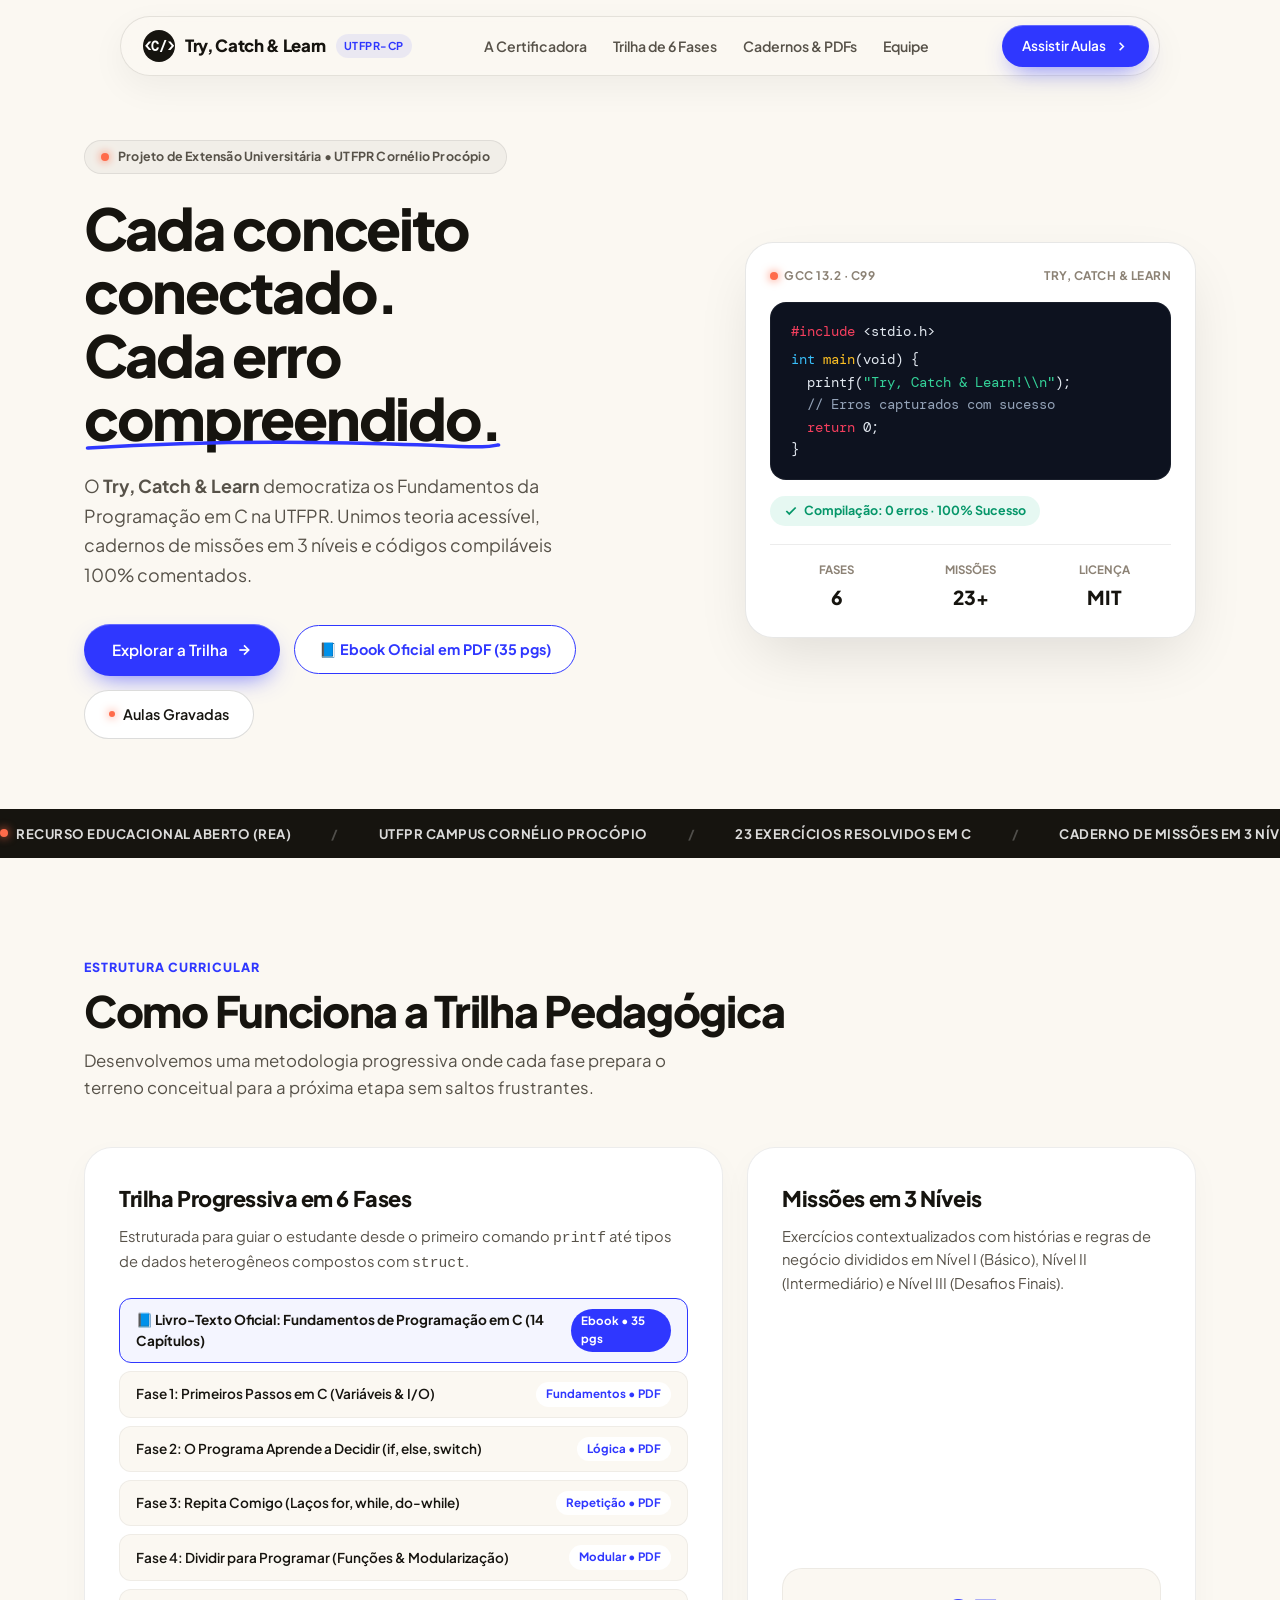
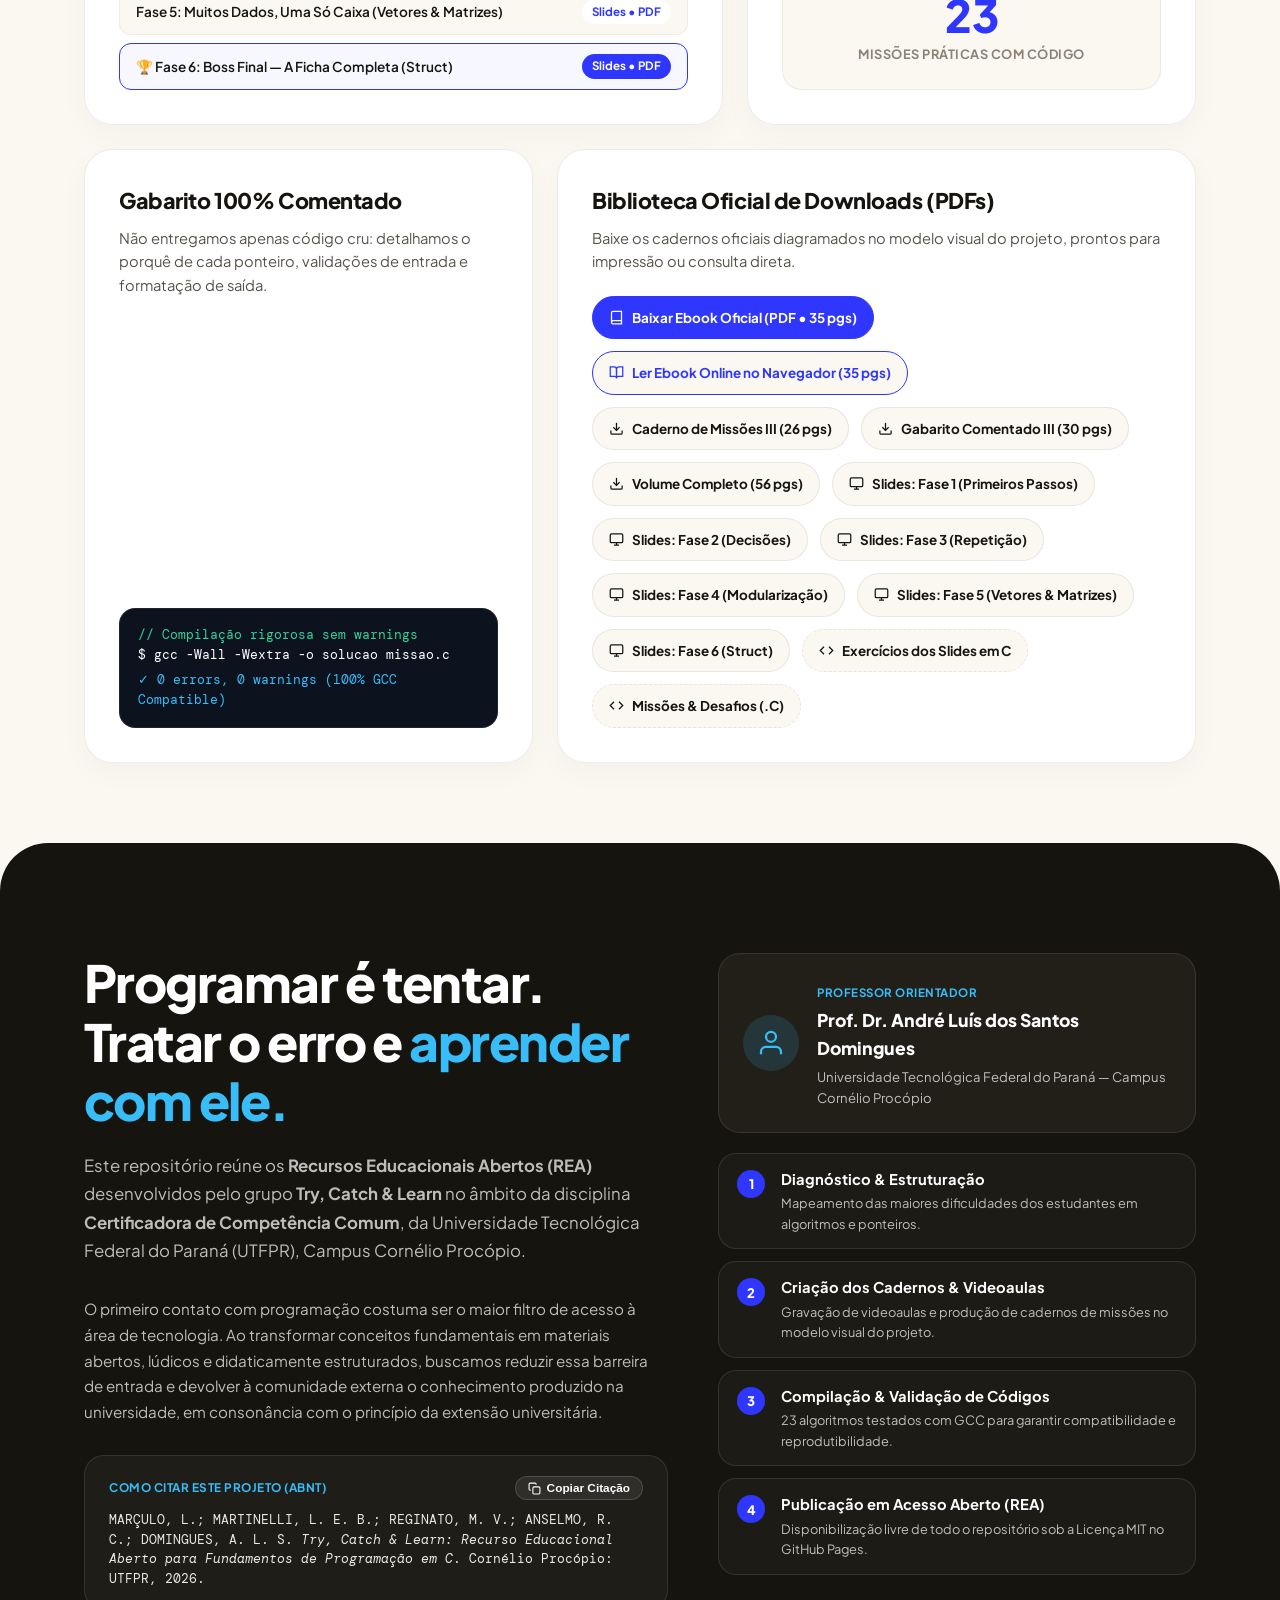
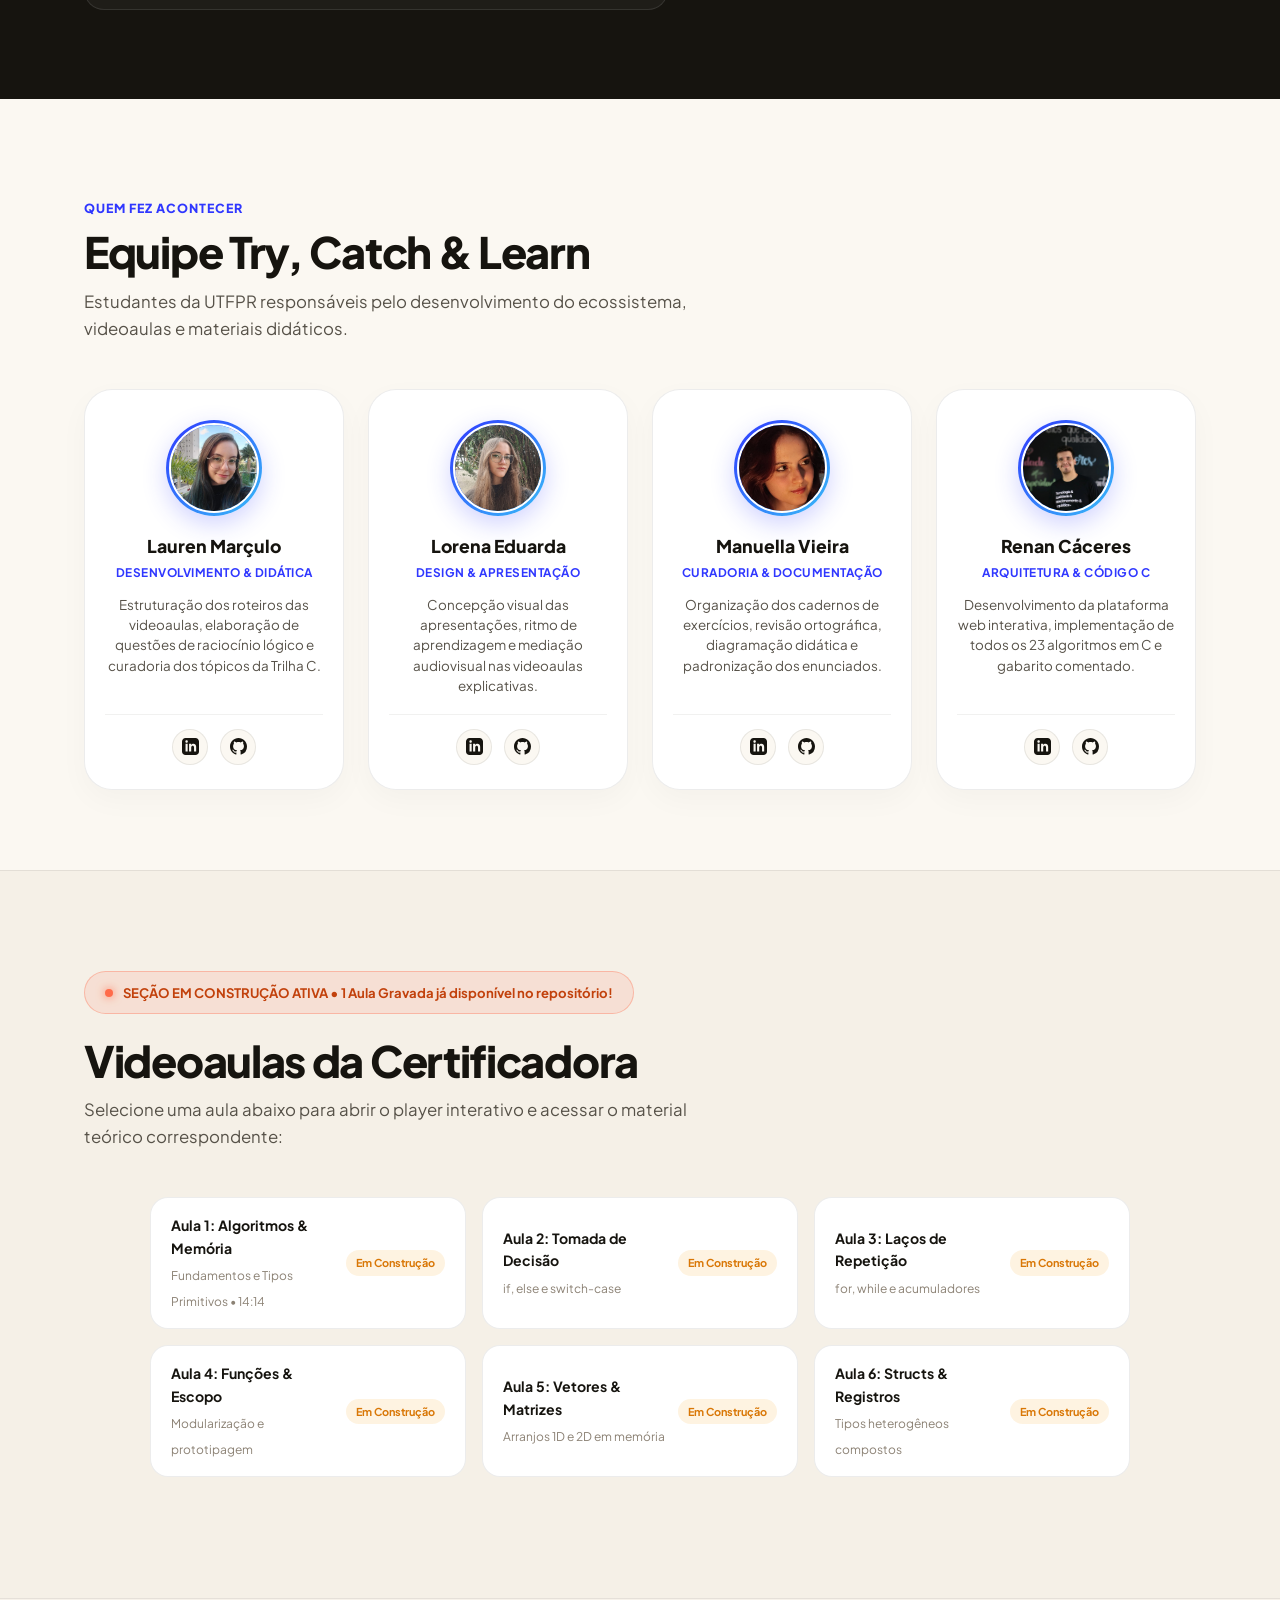
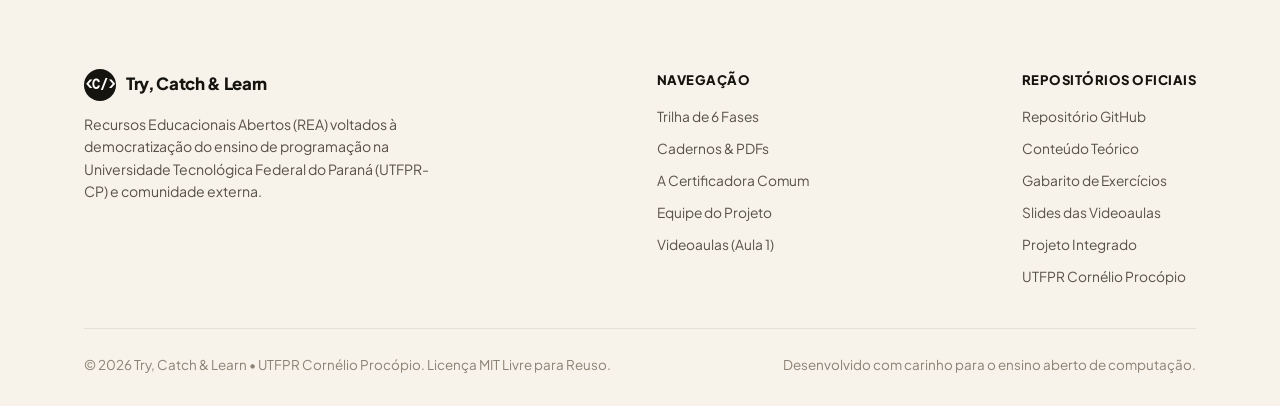
==== commit 48e93c33: "feat(ebook): publicar edição expandida de 35 páginas com leitor web (ebook.html) e referências ABNT" ====
--- a/index.html
+++ b/index.html
@@ -99,9 +99,12 @@
                 <polyline points="12 5 19 12 12 19"></polyline>
               </svg>
             </a>
+            <a href="Conte%C3%BAdo-Te%C3%B3rico/Ebook_Fundamentos_de_Programacao_C.pdf" target="_blank" rel="noopener noreferrer" class="btn-secondary-pill" style="border-color: #2f37ff; color: #2f37ff; font-weight: 700;">
+              <span>📘 Ebook Oficial em PDF (35 pgs)</span>
+            </a>
             <a href="#videoaulas" class="btn-secondary-pill">
               <span class="dot-coral" style="width:6px; height:6px;"></span>
-              <span>Aulas Gravadas (Em Construção)</span>
+              <span>Aulas Gravadas</span>
             </a>
           </div>
         </div>
@@ -205,6 +208,10 @@
               Estruturada para guiar o estudante desde o primeiro comando <code>printf</code> até tipos de dados heterogêneos compostos com <code>struct</code>.
             </p>
             <div class="pipeline-list">
+              <a href="Conte%C3%BAdo-Te%C3%B3rico/Ebook_Fundamentos_de_Programacao_C.pdf" target="_blank" rel="noopener noreferrer" class="pipeline-item" style="text-decoration:none; color:inherit; border-color:#2f37ff; background:rgba(47,55,255,0.05);" title="Abrir Ebook Oficial Completo (35 páginas)">
+                <span><strong>📘 Livro-Texto Oficial: Fundamentos de Programação em C (14 Capítulos)</strong></span>
+                <span class="pipeline-tag" style="background:#2f37ff; color:#ffffff;">Ebook • 35 pgs</span>
+              </a>
               <a href="Conte%C3%BAdo-Te%C3%B3rico/Fase%201%20-%20Primeiros%20Passos%20em%20C.pdf" target="_blank" class="pipeline-item" style="text-decoration:none; color:inherit;" title="Abrir PDF da Fase 1">
                 <span>Fase 1: Primeiros Passos em C (Variáveis &amp; I/O)</span>
                 <span class="pipeline-tag">Fundamentos • PDF</span>
@@ -266,7 +273,11 @@
             <div class="download-pill-row">
               <a href="Conte%C3%BAdo-Te%C3%B3rico/Ebook_Fundamentos_de_Programacao_C.pdf" download="Ebook_Fundamentos_de_Programacao_C.pdf" class="download-pill" style="background: #2f37ff; color: #ffffff; border-color: #2f37ff; font-weight: 700;">
                 <svg width="15" height="15" viewBox="0 0 24 24" fill="none" stroke="currentColor" stroke-width="2"><path d="M4 19.5A2.5 2.5 0 0 1 6.5 17H20"></path><path d="M6.5 2H20v20H6.5A2.5 2.5 0 0 1 4 19.5v-15A2.5 2.5 0 0 1 6.5 2z"></path></svg>
-                <span>Ebook Oficial: Fundamentos em C (16 pgs)</span>
+                <span>Baixar Ebook Oficial (PDF • 35 pgs)</span>
+              </a>
+              <a href="ebook.html" target="_blank" rel="noopener noreferrer" class="download-pill" style="border-color: #2f37ff; color: #2f37ff; font-weight: 700;">
+                <svg width="15" height="15" viewBox="0 0 24 24" fill="none" stroke="currentColor" stroke-width="2"><path d="M2 3h6a4 4 0 0 1 4 4v14a3 3 0 0 0-3-3H2z"></path><path d="M22 3h-6a4 4 0 0 0-4 4v14a3 3 0 0 1 3-3h7z"></path></svg>
+                <span>Ler Ebook Online no Navegador (35 pgs)</span>
               </a>
               <a href="Conte%C3%BAdo-Te%C3%B3rico/Caderno_de_Missoes_III.pdf" download="Caderno_de_Missoes_III.pdf" class="download-pill">
                 <svg width="15" height="15" viewBox="0 0 24 24" fill="none" stroke="currentColor" stroke-width="2"><path d="M21 15v4a2 2 0 0 1-2 2H5a2 2 0 0 1-2-2v-4"></path><polyline points="7 10 12 15 17 10"></polyline><line x1="12" y1="15" x2="12" y2="3"></line></svg>
@@ -532,44 +543,44 @@
             <span class="badge-status ready" id="badgeLesson1">▶ Assistir Aula</span>
           </div>
 
-          <div class="upcoming-card playable-theory" data-lesson="2" role="button" tabindex="0" aria-expanded="false" aria-controls="playerDrawerWrap" title="Ver conteúdo teórico da Fase 2">
+          <div class="upcoming-card playable-theory" id="cardLesson2" data-lesson="2" role="button" tabindex="0" aria-expanded="false" aria-controls="playerDrawerWrap" title="Ver conteúdo da Fase 2">
             <div class="upcoming-info">
               <h4>Aula 2: Tomada de Decisão</h4>
               <span>if, else e switch-case</span>
             </div>
-            <span class="badge-status recording">Em Gravação</span>
-          </div>
-
-          <div class="upcoming-card playable-theory" data-lesson="3" role="button" tabindex="0" aria-expanded="false" aria-controls="playerDrawerWrap" title="Ver conteúdo teórico da Fase 3">
+            <span class="badge-status recording" id="badgeLesson2">Em Construção</span>
+          </div>
+
+          <div class="upcoming-card playable-theory" id="cardLesson3" data-lesson="3" role="button" tabindex="0" aria-expanded="false" aria-controls="playerDrawerWrap" title="Ver conteúdo da Fase 3">
             <div class="upcoming-info">
               <h4>Aula 3: Laços de Repetição</h4>
               <span>for, while e acumuladores</span>
             </div>
-            <span class="badge-status recording">Em Gravação</span>
-          </div>
-
-          <div class="upcoming-card playable-theory" data-lesson="4" role="button" tabindex="0" aria-expanded="false" aria-controls="playerDrawerWrap" title="Ver conteúdo teórico da Fase 4">
+            <span class="badge-status recording" id="badgeLesson3">Em Construção</span>
+          </div>
+
+          <div class="upcoming-card playable-theory" id="cardLesson4" data-lesson="4" role="button" tabindex="0" aria-expanded="false" aria-controls="playerDrawerWrap" title="Ver conteúdo da Fase 4">
             <div class="upcoming-info">
               <h4>Aula 4: Funções &amp; Escopo</h4>
               <span>Modularização e prototipagem</span>
             </div>
-            <span class="badge-status recording">Em Gravação</span>
-          </div>
-
-          <div class="upcoming-card playable-theory" data-lesson="5" role="button" tabindex="0" aria-expanded="false" aria-controls="playerDrawerWrap" title="Ver conteúdo teórico da Fase 5">
+            <span class="badge-status recording" id="badgeLesson4">Em Construção</span>
+          </div>
+
+          <div class="upcoming-card playable-theory" id="cardLesson5" data-lesson="5" role="button" tabindex="0" aria-expanded="false" aria-controls="playerDrawerWrap" title="Ver conteúdo da Fase 5">
             <div class="upcoming-info">
               <h4>Aula 5: Vetores &amp; Matrizes</h4>
               <span>Arranjos 1D e 2D em memória</span>
             </div>
-            <span class="badge-status recording">Em Gravação</span>
-          </div>
-
-          <div class="upcoming-card playable-theory" data-lesson="6" role="button" tabindex="0" aria-expanded="false" aria-controls="playerDrawerWrap" title="Ver conteúdo teórico da Fase 6">
+            <span class="badge-status recording" id="badgeLesson5">Em Construção</span>
+          </div>
+
+          <div class="upcoming-card playable-theory" id="cardLesson6" data-lesson="6" role="button" tabindex="0" aria-expanded="false" aria-controls="playerDrawerWrap" title="Ver conteúdo da Fase 6">
             <div class="upcoming-info">
               <h4>Aula 6: Structs &amp; Registros</h4>
               <span>Tipos heterogêneos compostos</span>
             </div>
-            <span class="badge-status recording">Em Gravação</span>
+            <span class="badge-status recording" id="badgeLesson6">Em Construção</span>
           </div>
         </div>
 
@@ -634,12 +645,12 @@
               </button>
             </div>
 
-            <!-- Recording Notice Box (Shown if user clicks Aula 2-6) -->
+            <!-- Recording / Construction Notice Box (Shown if lesson video is not found) -->
             <div class="player-recording-notice" id="playerRecordingNotice" style="display: none;">
               <div class="recording-notice-inner">
                 <span class="dot-coral"></span>
-                <h4>Videoaula em processo de gravação e edição</h4>
-                <p>Enquanto o vídeo desta fase está sendo finalizado pela equipe, o <strong>Conteúdo Teórico em PDF</strong> e os <strong>Exercícios Resolvidos em C</strong> já estão 100% disponíveis no botão azul acima!</p>
+                <h4 id="recordingNoticeTitle">Videoaula em Construção</h4>
+                <p id="recordingNoticeDesc">Enquanto o vídeo desta aula está sendo finalizado pela equipe, o <strong>Conteúdo Teórico em PDF</strong> e os <strong>Exercícios Resolvidos em C</strong> já estão 100% disponíveis no botão azul acima!</p>
               </div>
             </div>
 
@@ -653,7 +664,7 @@
                 </svg>
                 <span>Dica: Clique no vídeo ou use <strong>Espaço</strong> para pausar/retomar.</span>
               </div>
-              <a href="Conte%C3%BAdo-Te%C3%B3rico/aulas/Aula1.mp4" target="_blank" class="player-direct-file-link" title="Abrir vídeo em arquivo direto ou nova aba">
+              <a href="Conte%C3%BAdo-Te%C3%B3rico/aulas/Aula1.mp4" target="_blank" class="player-direct-file-link" id="playerDirectFileLink" title="Abrir vídeo em arquivo direto ou nova aba">
                 <svg width="14" height="14" viewBox="0 0 24 24" fill="none" stroke="currentColor" stroke-width="2">
                   <path d="M18 13v6a2 2 0 0 1-2 2H5a2 2 0 0 1-2-2V8a2 2 0 0 1 2-2h6"></path>
                   <polyline points="15 3 21 3 21 9"></polyline>
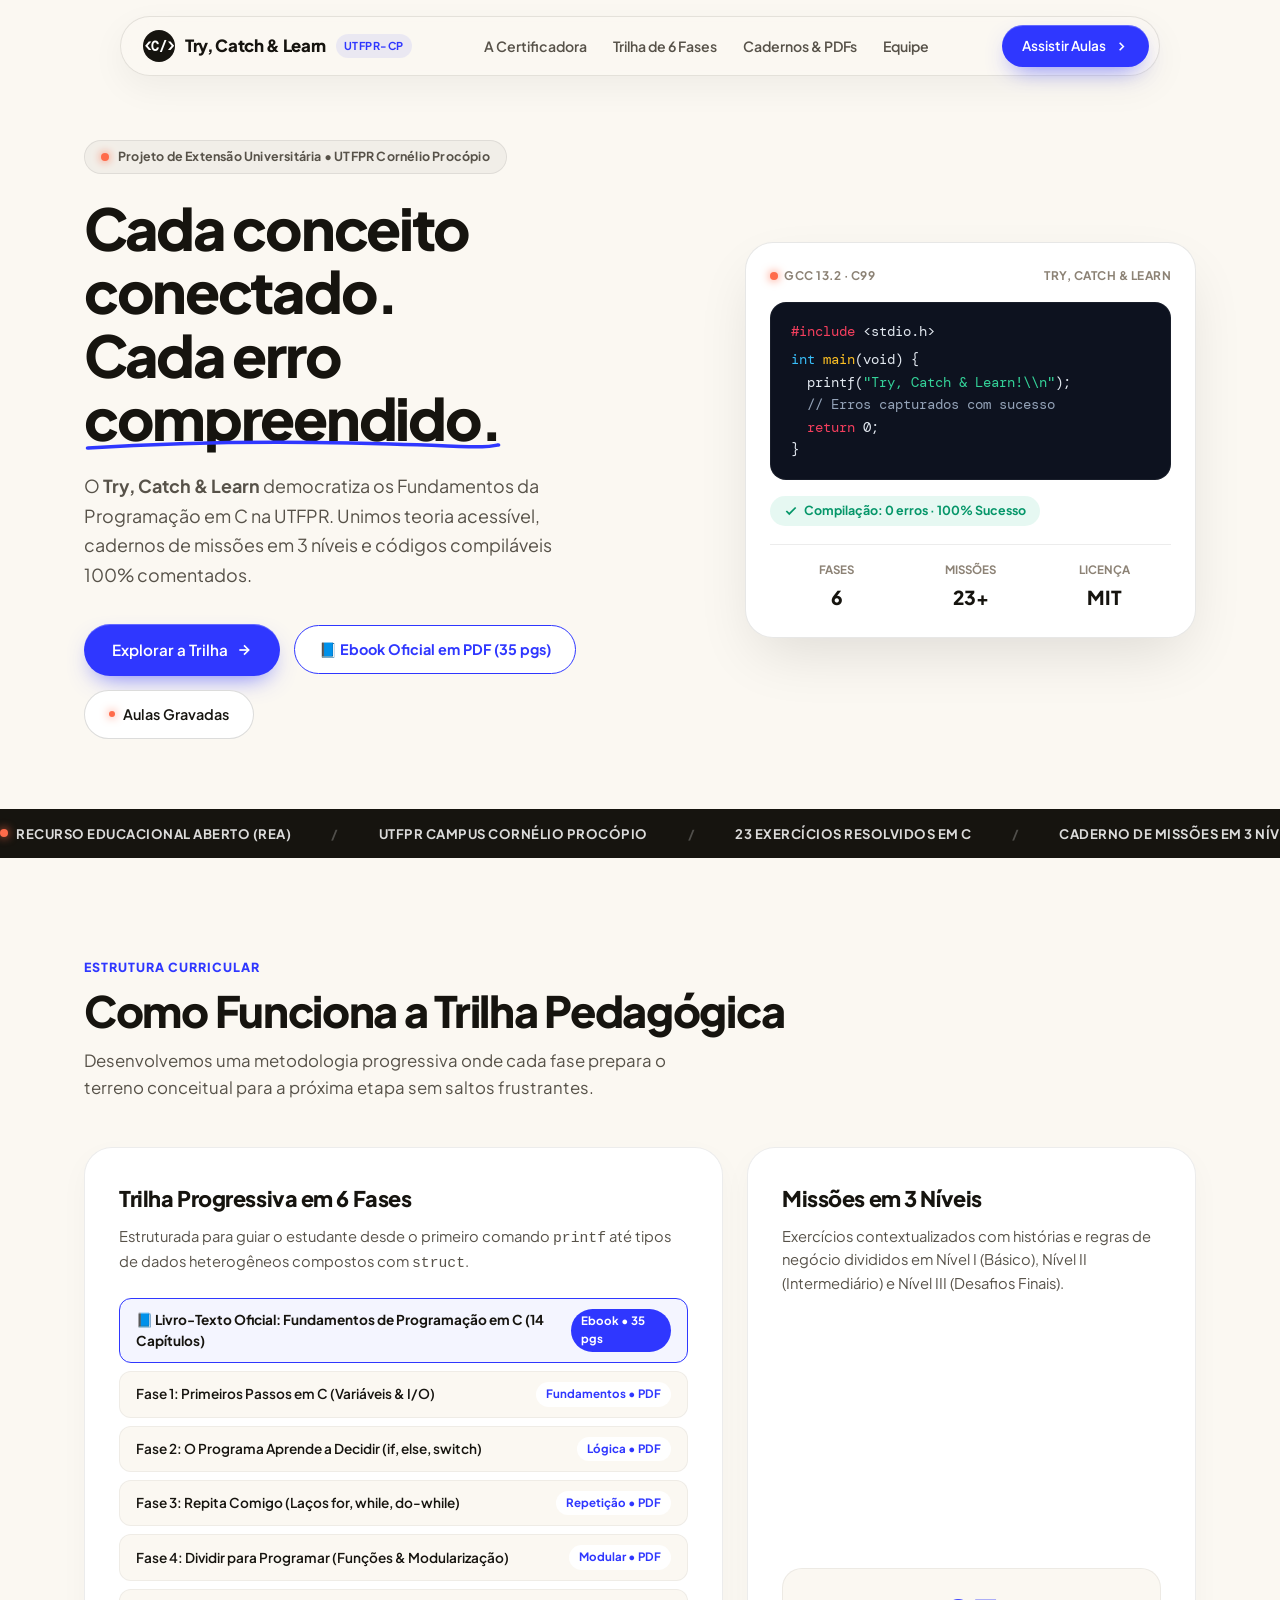
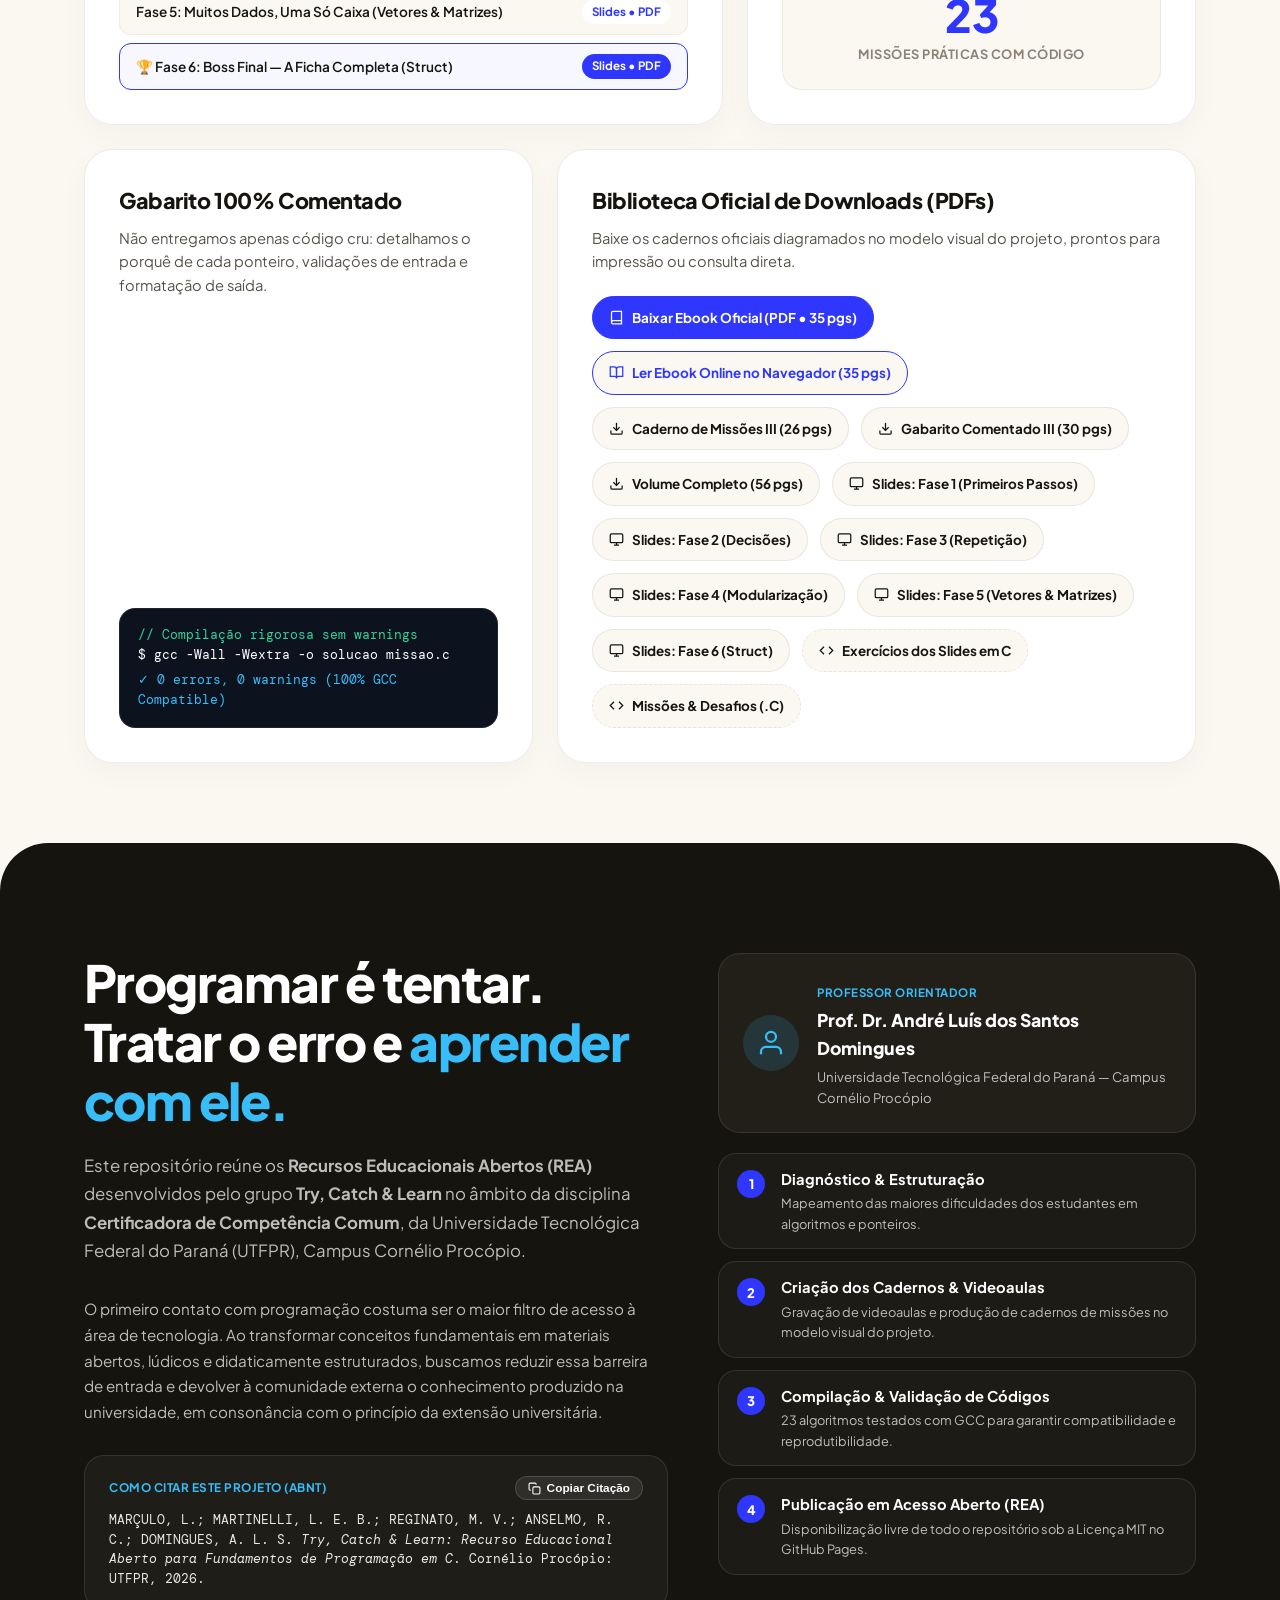
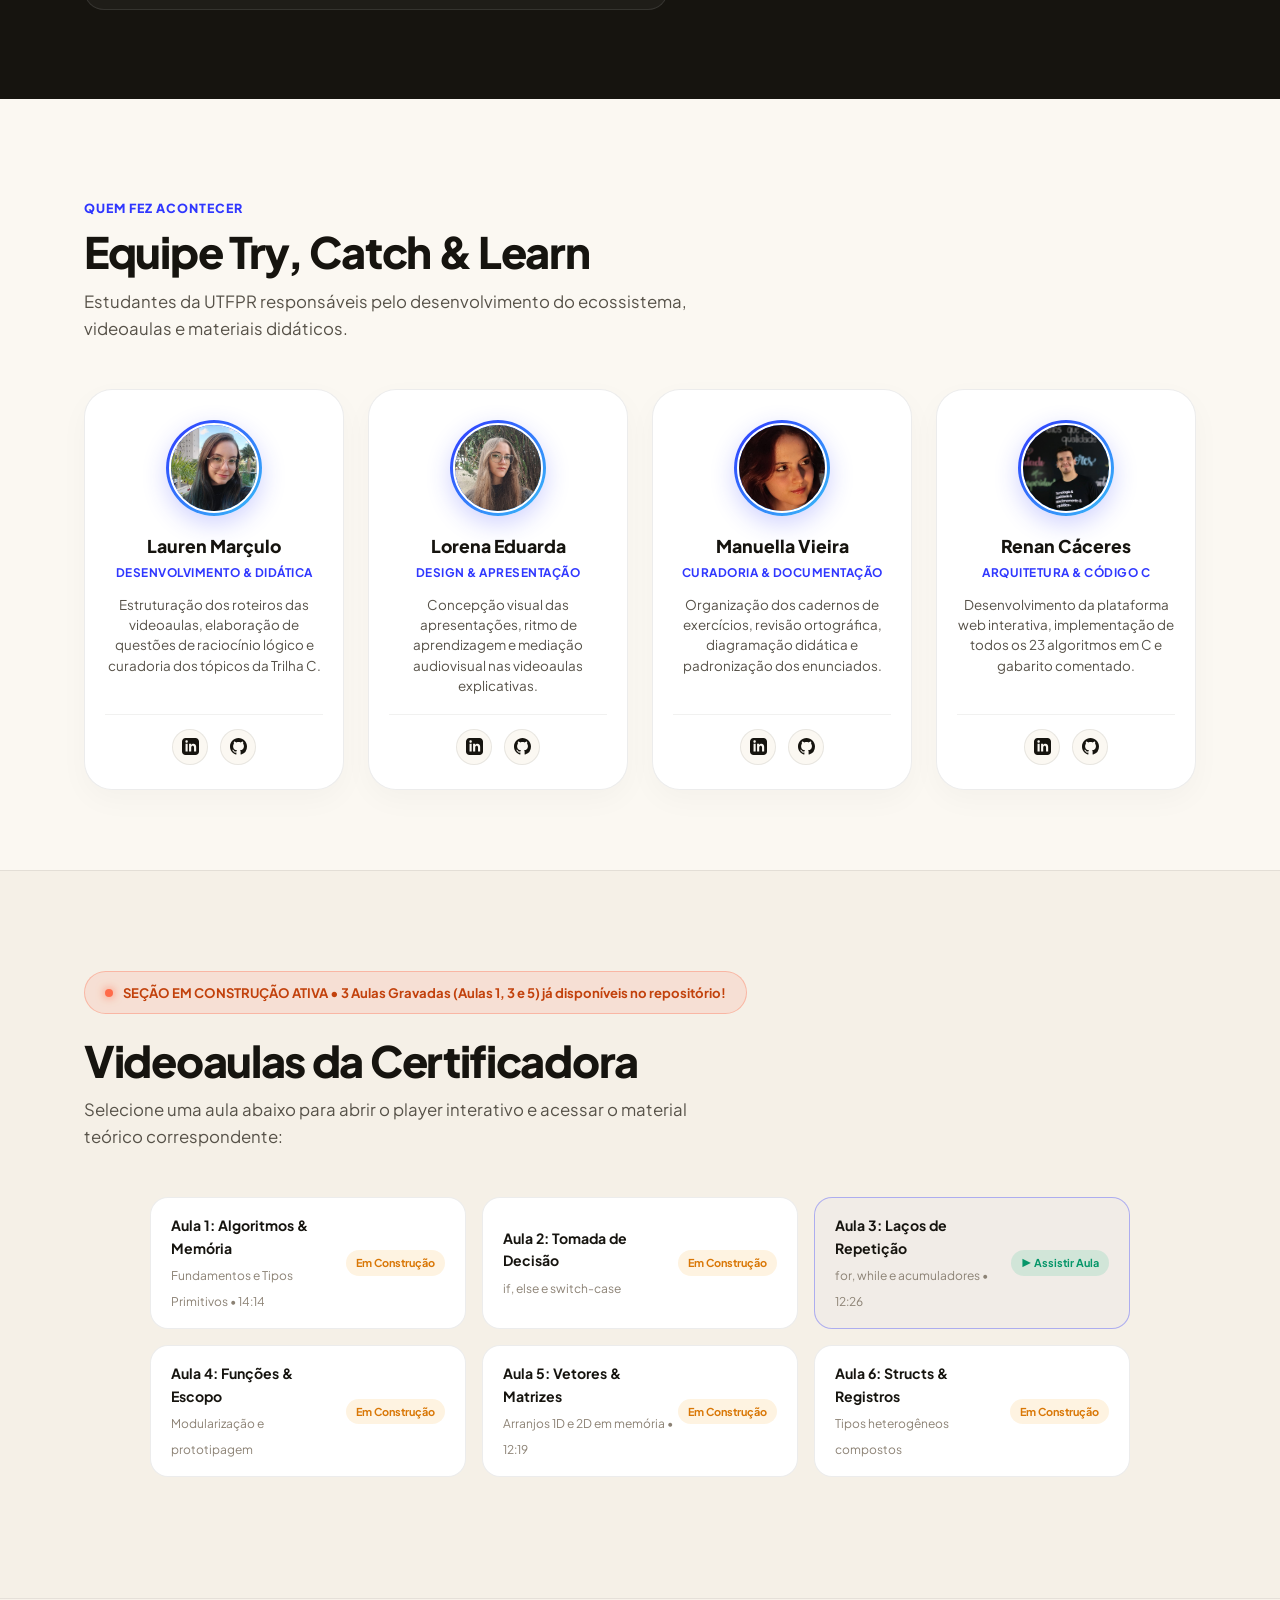
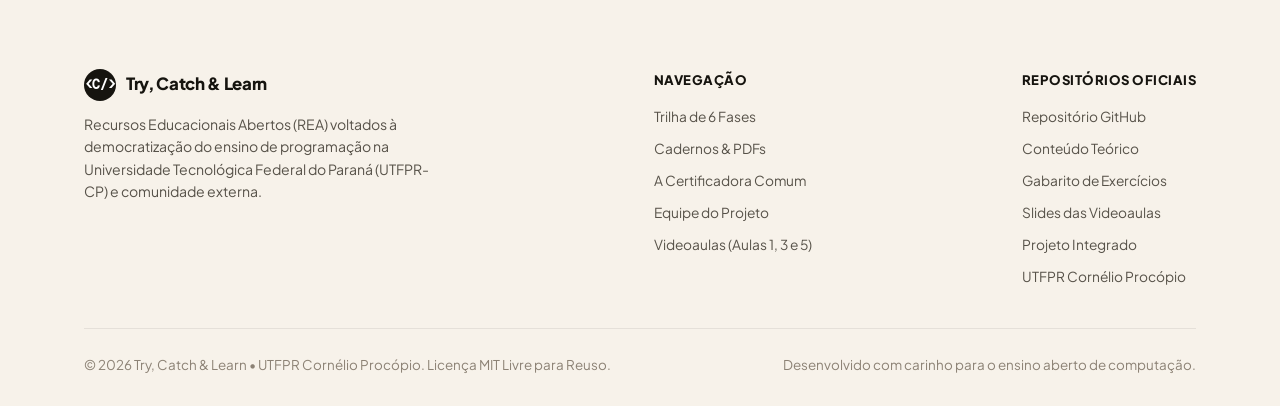
==== commit 94053de3: "feat(aulas): adiciona videoaulas Aula 3 e Aula 5 e atualiza portal REA" ====
--- a/index.html
+++ b/index.html
@@ -64,7 +64,7 @@
         <a href="#trilha">Trilha de 6 Fases</a>
         <a href="#materiais">Cadernos &amp; PDFs</a>
         <a href="#equipe">Equipe</a>
-        <a href="#videoaulas" class="mobile-btn-pill">Assistir Aulas (Aula 1)</a>
+        <a href="#videoaulas" class="mobile-btn-pill">Assistir Aulas (Aulas 1, 3 e 5)</a>
       </nav>
     </div>
   </div>
@@ -525,7 +525,7 @@
       <div class="shell">
         <div class="construction-banner reveal">
           <span class="dot-coral"></span>
-          <span>SEÇÃO EM CONSTRUÇÃO ATIVA • 1 Aula Gravada já disponível no repositório!</span>
+          <span>SEÇÃO EM CONSTRUÇÃO ATIVA • 3 Aulas Gravadas (Aulas 1, 3 e 5) já disponíveis no repositório!</span>
         </div>
 
         <h2 class="section-headline reveal stagger-1">Videoaulas da Certificadora</h2>
@@ -551,12 +551,12 @@
             <span class="badge-status recording" id="badgeLesson2">Em Construção</span>
           </div>
 
-          <div class="upcoming-card playable-theory" id="cardLesson3" data-lesson="3" role="button" tabindex="0" aria-expanded="false" aria-controls="playerDrawerWrap" title="Ver conteúdo da Fase 3">
+          <div class="upcoming-card active-playable" id="cardLesson3" data-lesson="3" role="button" tabindex="0" aria-expanded="false" aria-controls="playerDrawerWrap" title="Clique para abrir o player da Aula 3 e acessar o conteúdo teórico">
             <div class="upcoming-info">
               <h4>Aula 3: Laços de Repetição</h4>
-              <span>for, while e acumuladores</span>
-            </div>
-            <span class="badge-status recording" id="badgeLesson3">Em Construção</span>
+              <span>for, while e acumuladores • 12:26</span>
+            </div>
+            <span class="badge-status ready" id="badgeLesson3">▶ Assistir Aula</span>
           </div>
 
           <div class="upcoming-card playable-theory" id="cardLesson4" data-lesson="4" role="button" tabindex="0" aria-expanded="false" aria-controls="playerDrawerWrap" title="Ver conteúdo da Fase 4">
@@ -567,12 +567,12 @@
             <span class="badge-status recording" id="badgeLesson4">Em Construção</span>
           </div>
 
-          <div class="upcoming-card playable-theory" id="cardLesson5" data-lesson="5" role="button" tabindex="0" aria-expanded="false" aria-controls="playerDrawerWrap" title="Ver conteúdo da Fase 5">
+          <div class="upcoming-card active-playable" id="cardLesson5" data-lesson="5" role="button" tabindex="0" aria-expanded="false" aria-controls="playerDrawerWrap" title="Clique para abrir o player da Aula 5 e acessar o conteúdo teórico">
             <div class="upcoming-info">
               <h4>Aula 5: Vetores &amp; Matrizes</h4>
-              <span>Arranjos 1D e 2D em memória</span>
-            </div>
-            <span class="badge-status recording" id="badgeLesson5">Em Construção</span>
+              <span>Arranjos 1D e 2D em memória • 12:19</span>
+            </div>
+            <span class="badge-status ready" id="badgeLesson5">▶ Assistir Aula</span>
           </div>
 
           <div class="upcoming-card playable-theory" id="cardLesson6" data-lesson="6" role="button" tabindex="0" aria-expanded="false" aria-controls="playerDrawerWrap" title="Ver conteúdo da Fase 6">
@@ -701,7 +701,7 @@
           <a href="#materiais">Cadernos &amp; PDFs</a>
           <a href="#sobre">A Certificadora Comum</a>
           <a href="#equipe">Equipe do Projeto</a>
-          <a href="#videoaulas">Videoaulas (Aula 1)</a>
+          <a href="#videoaulas">Videoaulas (Aulas 1, 3 e 5)</a>
         </div>
 
         <div class="footer-links-group">
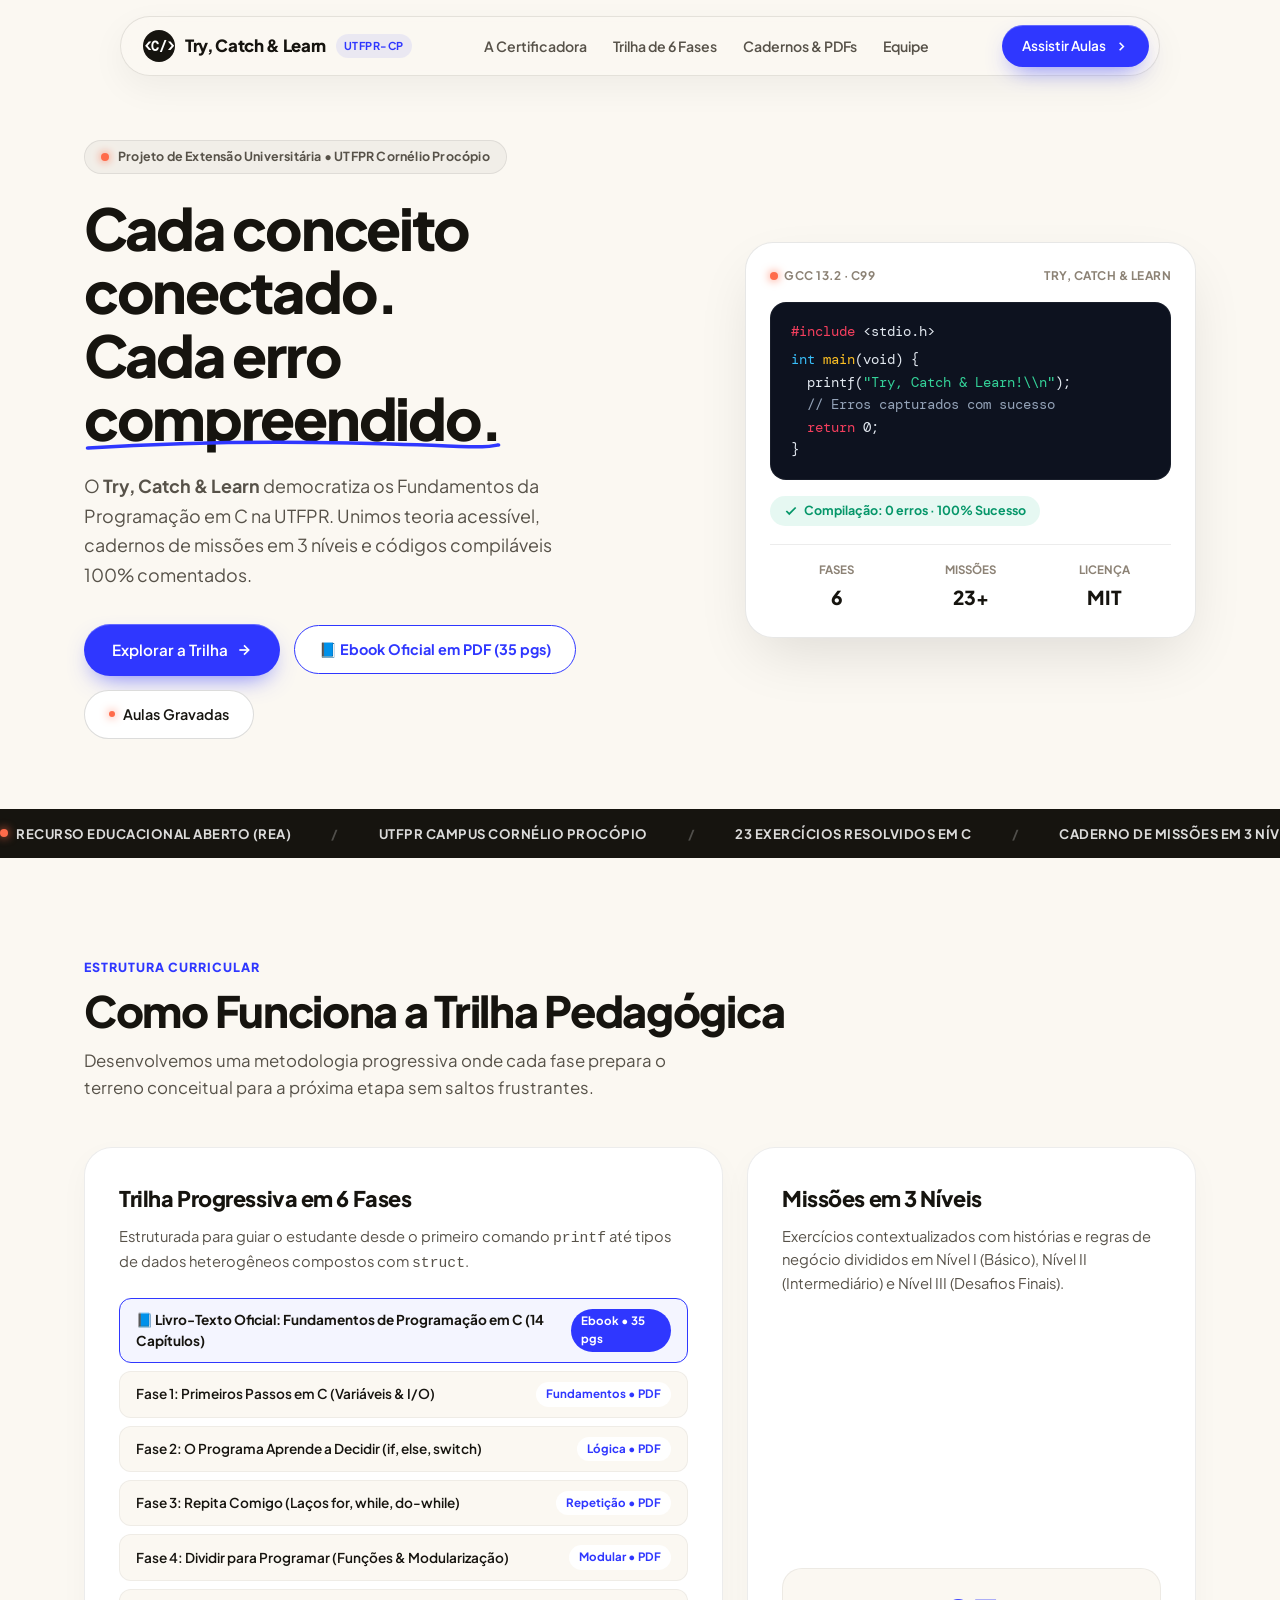
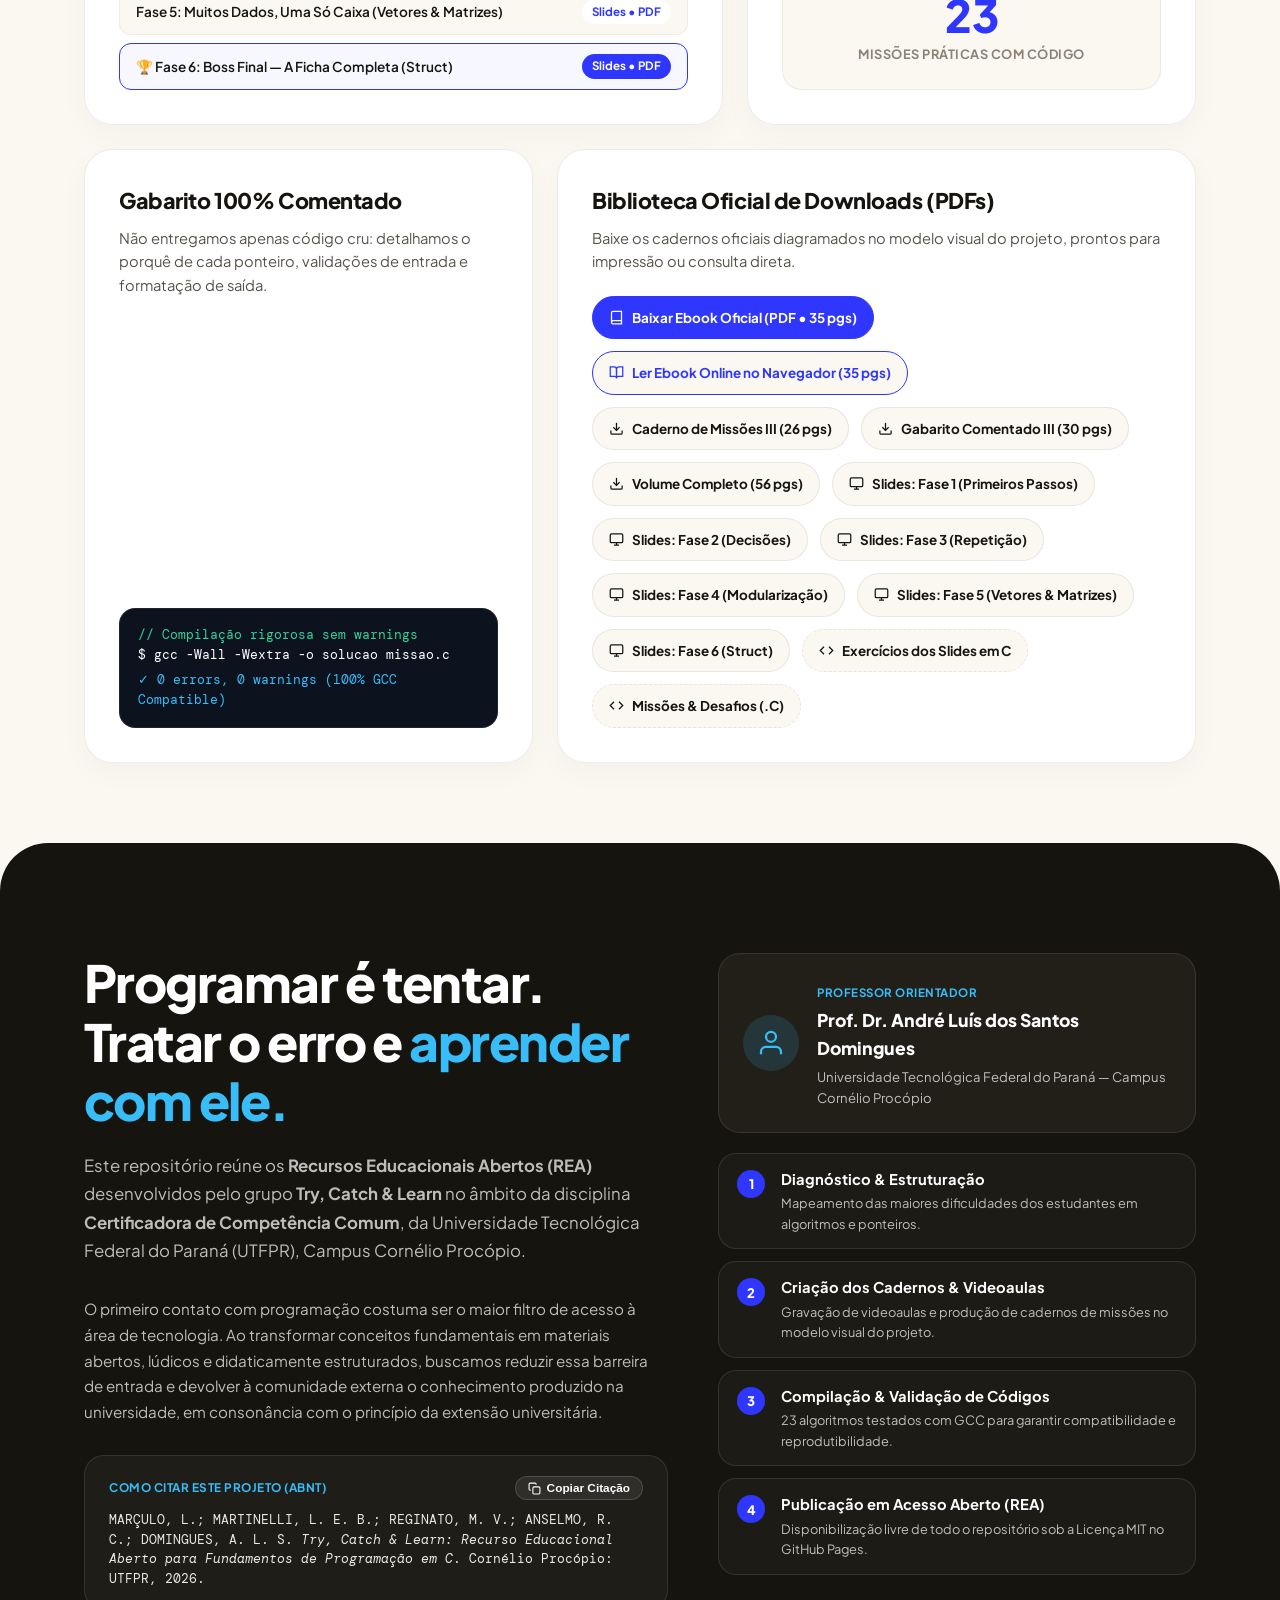
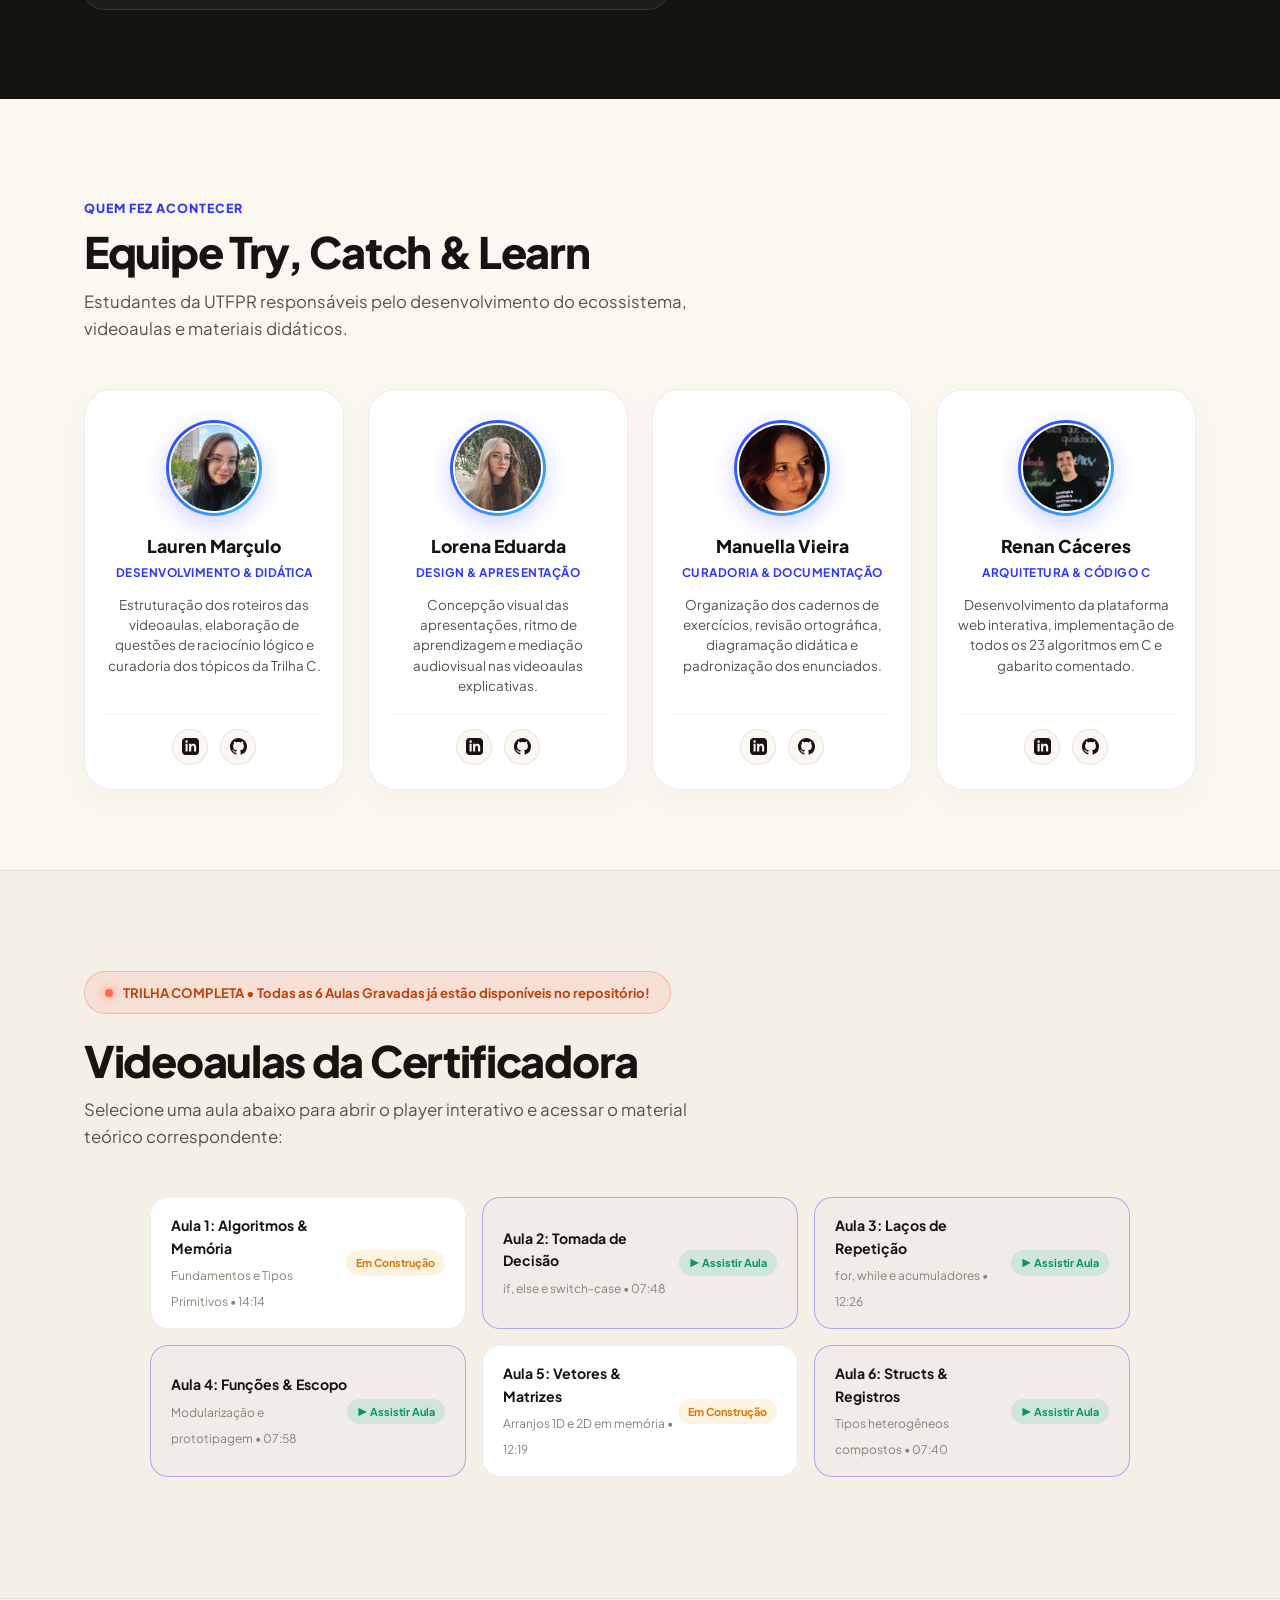
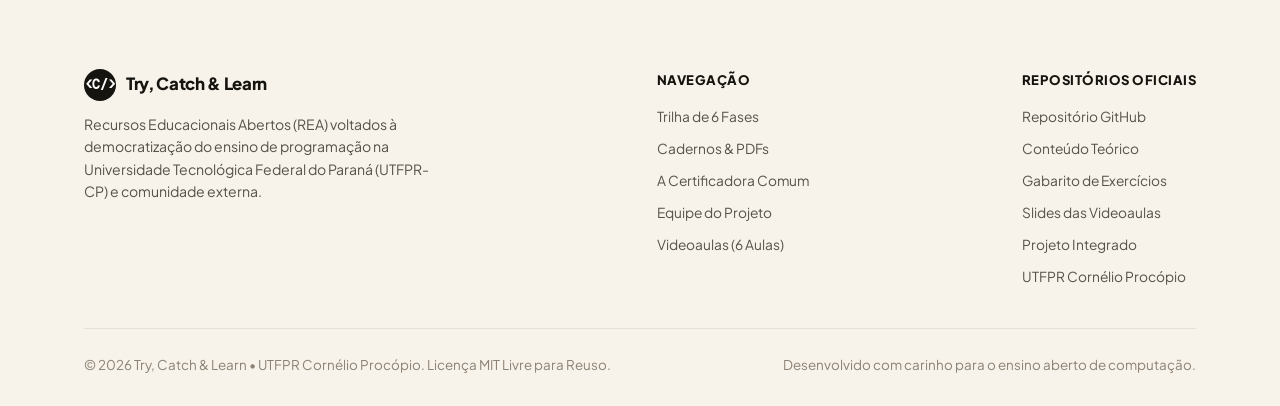
==== commit 2eab0997: "feat(aulas): adiciona Aula 2, Aula 4 e Aula 6 completando as 6 videoaulas do portal REA" ====
--- a/index.html
+++ b/index.html
@@ -64,7 +64,7 @@
         <a href="#trilha">Trilha de 6 Fases</a>
         <a href="#materiais">Cadernos &amp; PDFs</a>
         <a href="#equipe">Equipe</a>
-        <a href="#videoaulas" class="mobile-btn-pill">Assistir Aulas (Aulas 1, 3 e 5)</a>
+        <a href="#videoaulas" class="mobile-btn-pill">Assistir Aulas (6 Videoaulas)</a>
       </nav>
     </div>
   </div>
@@ -525,7 +525,7 @@
       <div class="shell">
         <div class="construction-banner reveal">
           <span class="dot-coral"></span>
-          <span>SEÇÃO EM CONSTRUÇÃO ATIVA • 3 Aulas Gravadas (Aulas 1, 3 e 5) já disponíveis no repositório!</span>
+          <span>TRILHA COMPLETA • Todas as 6 Aulas Gravadas já estão disponíveis no repositório!</span>
         </div>
 
         <h2 class="section-headline reveal stagger-1">Videoaulas da Certificadora</h2>
@@ -543,12 +543,12 @@
             <span class="badge-status ready" id="badgeLesson1">▶ Assistir Aula</span>
           </div>
 
-          <div class="upcoming-card playable-theory" id="cardLesson2" data-lesson="2" role="button" tabindex="0" aria-expanded="false" aria-controls="playerDrawerWrap" title="Ver conteúdo da Fase 2">
+          <div class="upcoming-card active-playable" id="cardLesson2" data-lesson="2" role="button" tabindex="0" aria-expanded="false" aria-controls="playerDrawerWrap" title="Clique para abrir o player da Aula 2 e acessar o conteúdo teórico">
             <div class="upcoming-info">
               <h4>Aula 2: Tomada de Decisão</h4>
-              <span>if, else e switch-case</span>
-            </div>
-            <span class="badge-status recording" id="badgeLesson2">Em Construção</span>
+              <span>if, else e switch-case • 07:48</span>
+            </div>
+            <span class="badge-status ready" id="badgeLesson2">▶ Assistir Aula</span>
           </div>
 
           <div class="upcoming-card active-playable" id="cardLesson3" data-lesson="3" role="button" tabindex="0" aria-expanded="false" aria-controls="playerDrawerWrap" title="Clique para abrir o player da Aula 3 e acessar o conteúdo teórico">
@@ -559,12 +559,12 @@
             <span class="badge-status ready" id="badgeLesson3">▶ Assistir Aula</span>
           </div>
 
-          <div class="upcoming-card playable-theory" id="cardLesson4" data-lesson="4" role="button" tabindex="0" aria-expanded="false" aria-controls="playerDrawerWrap" title="Ver conteúdo da Fase 4">
+          <div class="upcoming-card active-playable" id="cardLesson4" data-lesson="4" role="button" tabindex="0" aria-expanded="false" aria-controls="playerDrawerWrap" title="Clique para abrir o player da Aula 4 e acessar o conteúdo teórico">
             <div class="upcoming-info">
               <h4>Aula 4: Funções &amp; Escopo</h4>
-              <span>Modularização e prototipagem</span>
-            </div>
-            <span class="badge-status recording" id="badgeLesson4">Em Construção</span>
+              <span>Modularização e prototipagem • 07:58</span>
+            </div>
+            <span class="badge-status ready" id="badgeLesson4">▶ Assistir Aula</span>
           </div>
 
           <div class="upcoming-card active-playable" id="cardLesson5" data-lesson="5" role="button" tabindex="0" aria-expanded="false" aria-controls="playerDrawerWrap" title="Clique para abrir o player da Aula 5 e acessar o conteúdo teórico">
@@ -575,12 +575,12 @@
             <span class="badge-status ready" id="badgeLesson5">▶ Assistir Aula</span>
           </div>
 
-          <div class="upcoming-card playable-theory" id="cardLesson6" data-lesson="6" role="button" tabindex="0" aria-expanded="false" aria-controls="playerDrawerWrap" title="Ver conteúdo da Fase 6">
+          <div class="upcoming-card active-playable" id="cardLesson6" data-lesson="6" role="button" tabindex="0" aria-expanded="false" aria-controls="playerDrawerWrap" title="Clique para abrir o player da Aula 6 e acessar o conteúdo teórico">
             <div class="upcoming-info">
               <h4>Aula 6: Structs &amp; Registros</h4>
-              <span>Tipos heterogêneos compostos</span>
-            </div>
-            <span class="badge-status recording" id="badgeLesson6">Em Construção</span>
+              <span>Tipos heterogêneos compostos • 07:40</span>
+            </div>
+            <span class="badge-status ready" id="badgeLesson6">▶ Assistir Aula</span>
           </div>
         </div>
 
@@ -701,7 +701,7 @@
           <a href="#materiais">Cadernos &amp; PDFs</a>
           <a href="#sobre">A Certificadora Comum</a>
           <a href="#equipe">Equipe do Projeto</a>
-          <a href="#videoaulas">Videoaulas (Aulas 1, 3 e 5)</a>
+          <a href="#videoaulas">Videoaulas (6 Aulas)</a>
         </div>
 
         <div class="footer-links-group">
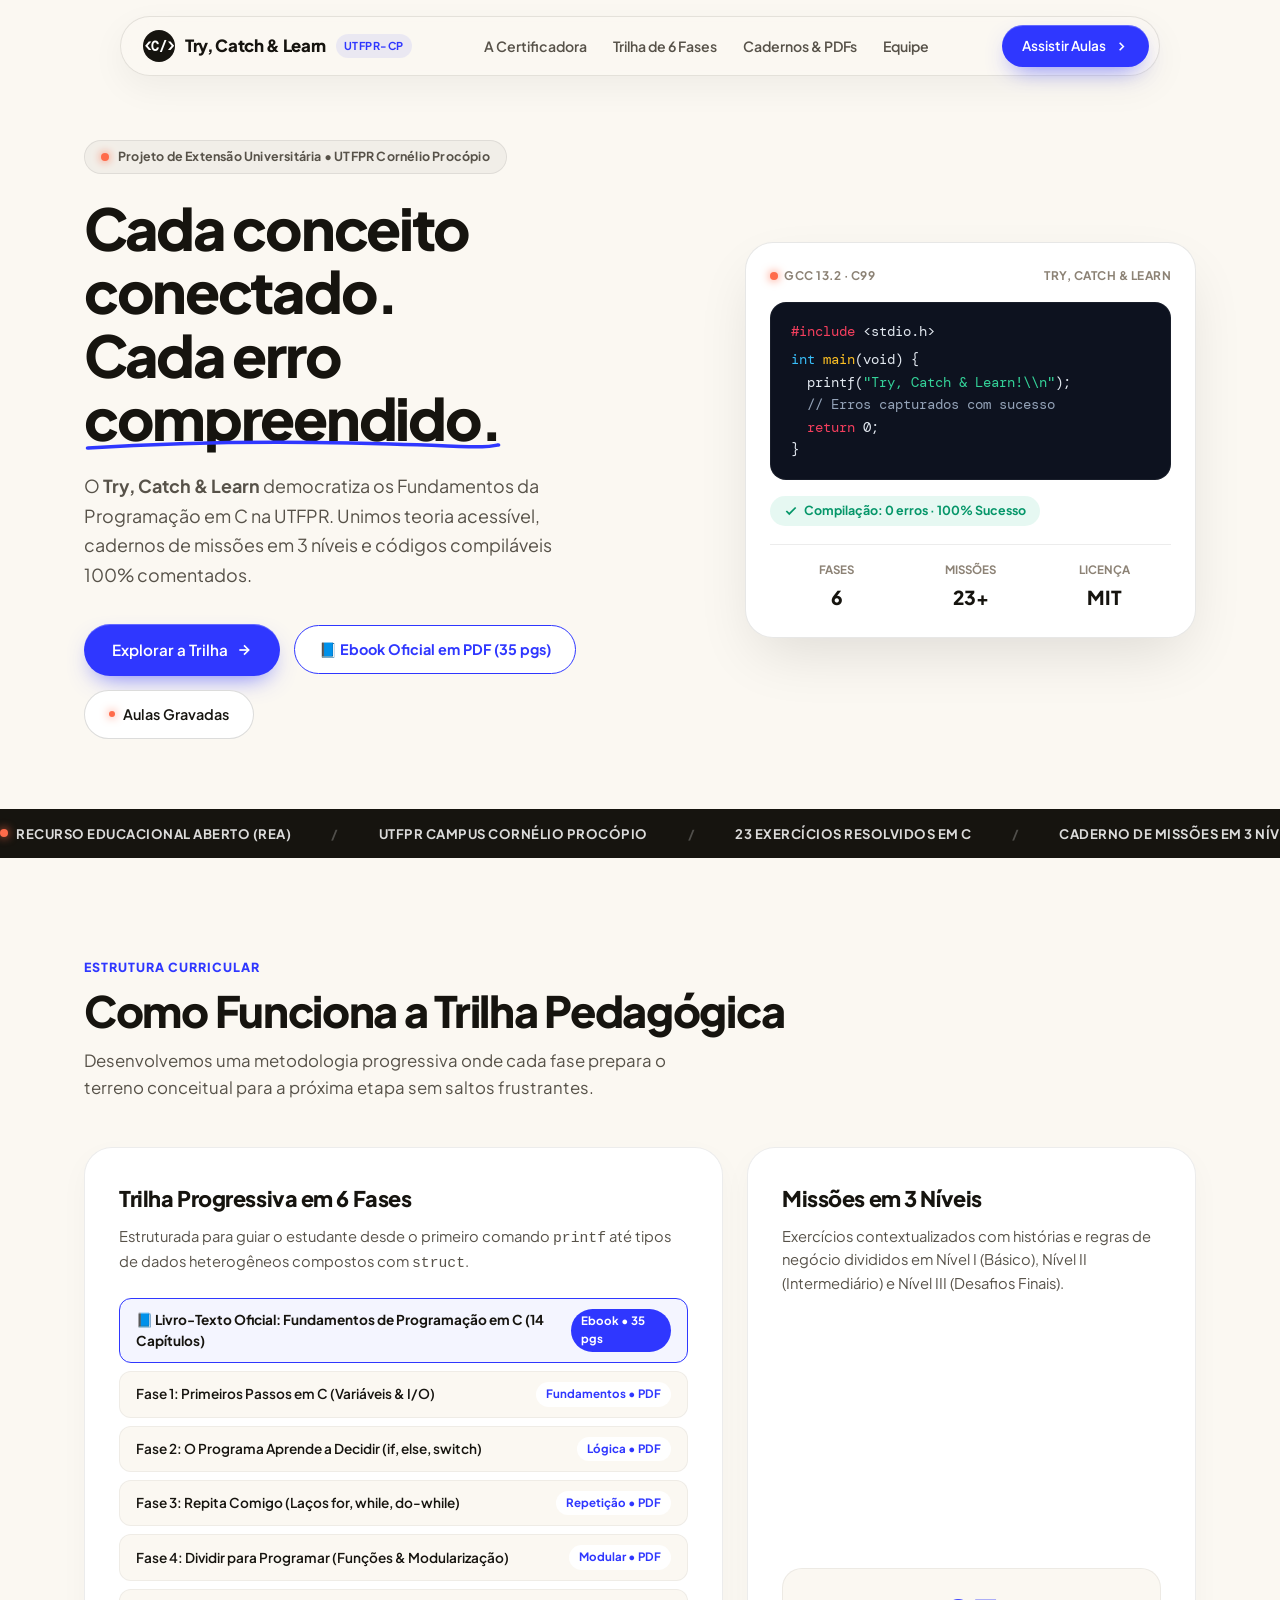
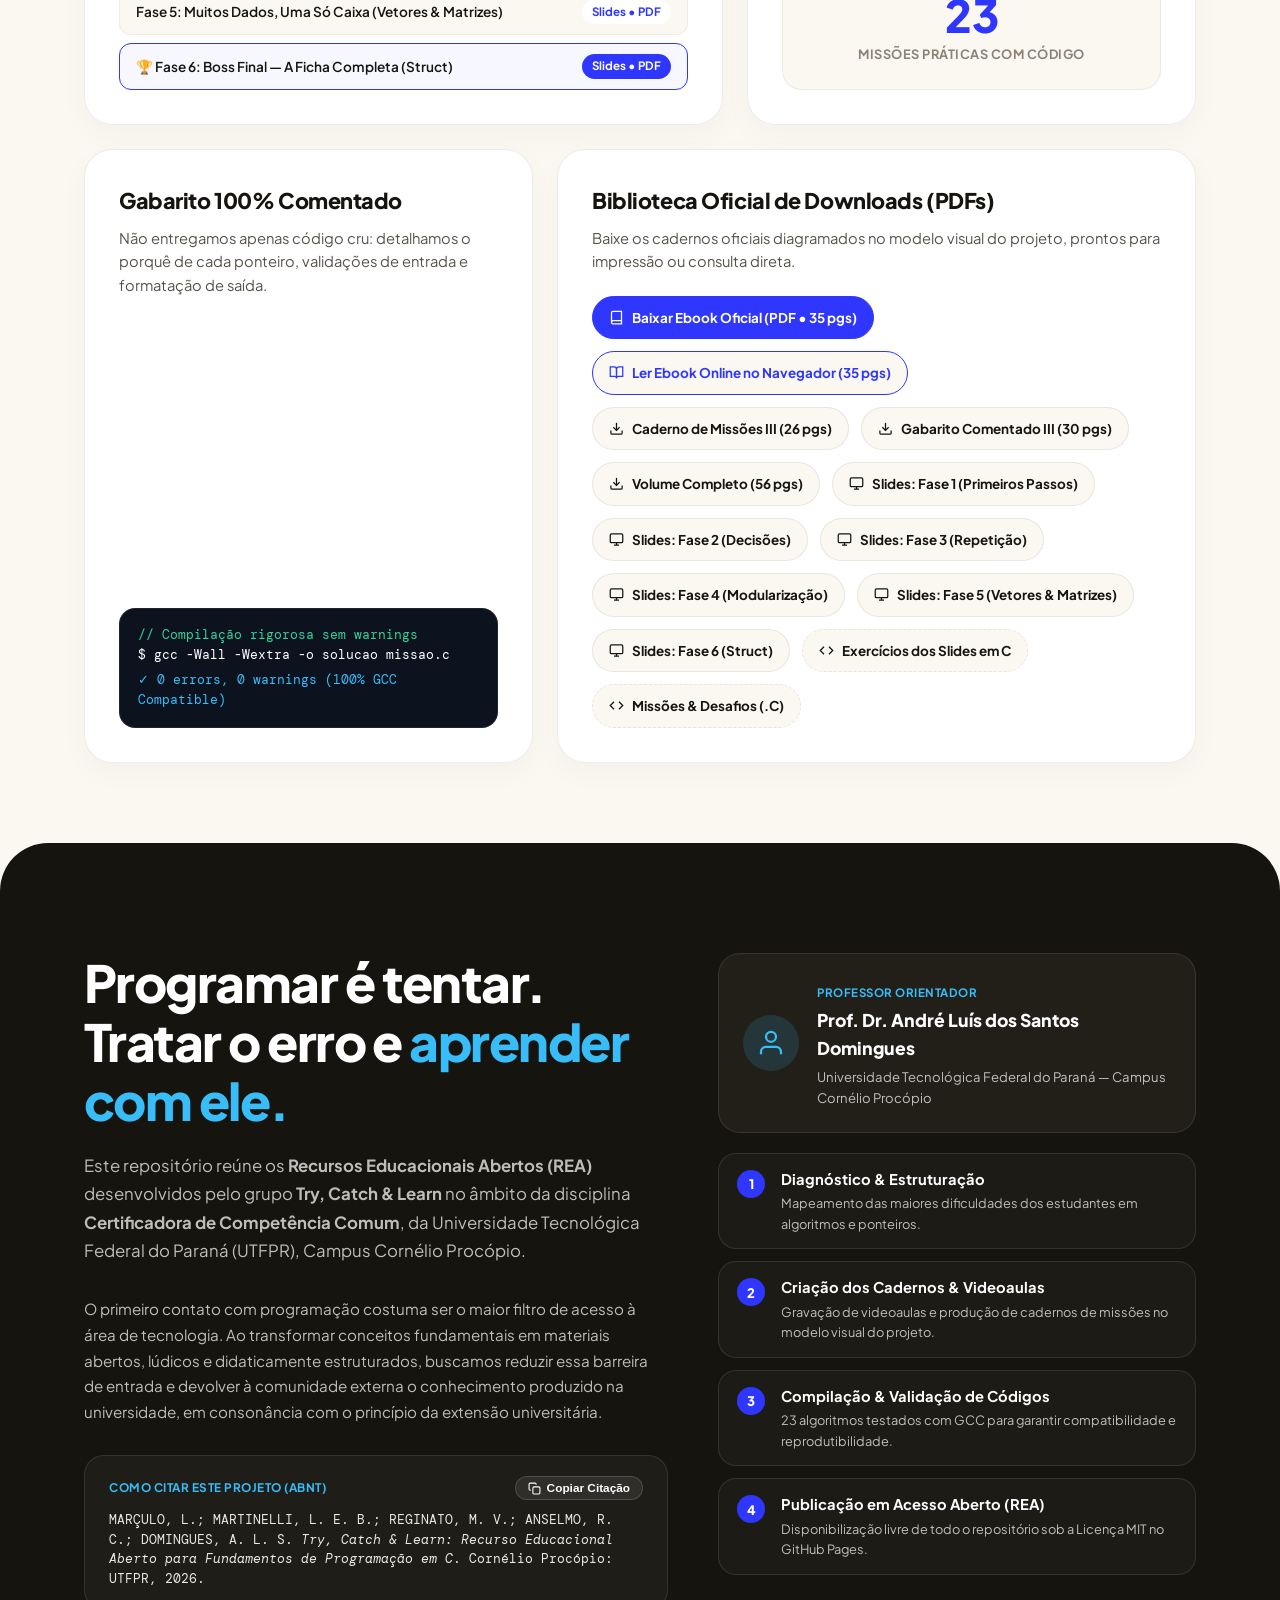
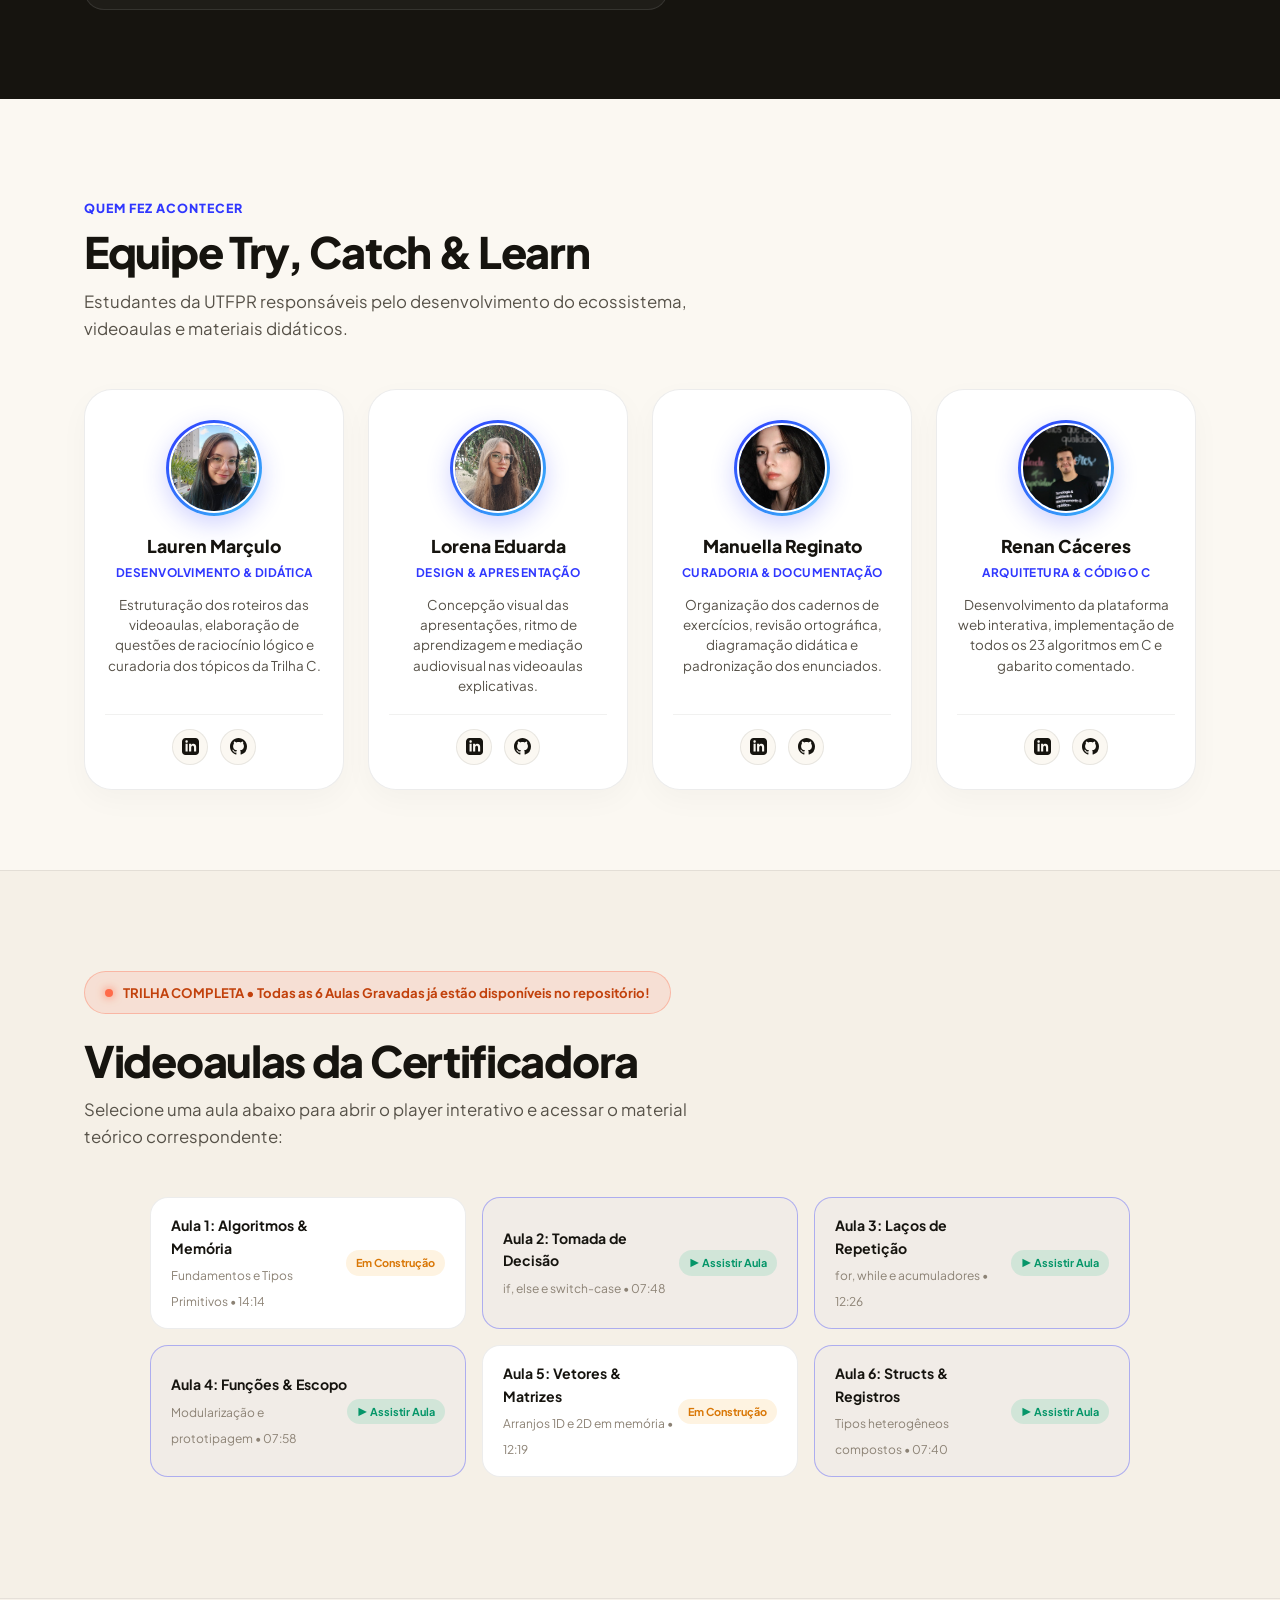
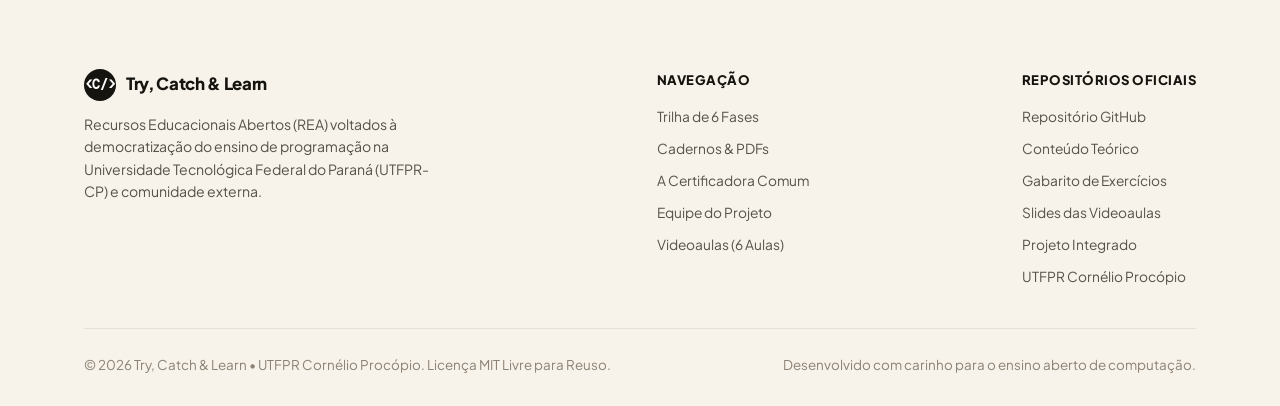
==== commit 4f751b2b: "chore(team): atualiza foto e nome de Manuella Reginato" ====
--- a/index.html
+++ b/index.html
@@ -476,19 +476,19 @@
           <!-- Manuella -->
           <div class="team-card hover-lift reveal stagger-3">
             <div class="member-photo-frame">
-              <img src="assets/img/team/manuella.jpeg" alt="Foto de Manuella Vieira" class="member-photo" onerror="if(!this.dataset.triedFallback){this.dataset.triedFallback='1'; this.src='assets/img/team/manuella.png';}else{this.style.display='none'; this.nextElementSibling.style.display='flex';}">
-              <div class="member-photo-fallback">MV</div>
-            </div>
-            <h3 class="team-name">Manuella Vieira</h3>
+              <img src="assets/img/team/manuella.jpeg" alt="Foto de Manuella Reginato" class="member-photo" onerror="if(!this.dataset.triedFallback){this.dataset.triedFallback='1'; this.src='assets/img/team/manuella.png';}else{this.style.display='none'; this.nextElementSibling.style.display='flex';}">
+              <div class="member-photo-fallback">MR</div>
+            </div>
+            <h3 class="team-name">Manuella Reginato</h3>
             <div class="team-role">Curadoria &amp; Documentação</div>
             <p class="team-bio">
               Organização dos cadernos de exercícios, revisão ortográfica, diagramação didática e padronização dos enunciados.
             </p>
             <div class="team-socials">
-              <a href="https://www.linkedin.com/in/manuella-vieira-reginato-16368135a/" target="_blank" rel="noopener noreferrer" class="btn-social btn-linkedin" title="LinkedIn de Manuella Vieira" aria-label="LinkedIn de Manuella Vieira">
+              <a href="https://www.linkedin.com/in/manuella-vieira-reginato-16368135a/" target="_blank" rel="noopener noreferrer" class="btn-social btn-linkedin" title="LinkedIn de Manuella Reginato" aria-label="LinkedIn de Manuella Reginato">
                 <svg width="17" height="17" viewBox="0 0 24 24" fill="currentColor"><path d="M19 0h-14c-2.761 0-5 2.239-5 5v14c0 2.761 2.239 5 5 5h14c2.762 0 5-2.239 5-5v-14c0-2.761-2.238-5-5-5zm-11 19h-3v-11h3v11zm-1.5-12.268c-.966 0-1.75-.79-1.75-1.764s.784-1.764 1.75-1.764 1.75.79 1.75 1.764-.783 1.764-1.75 1.764zm13.5 12.268h-3v-5.604c0-3.368-4-3.113-4 0v5.604h-3v-11h3v1.765c1.396-2.586 7-2.777 7 2.476v6.759z"/></svg>
               </a>
-              <a href="https://github.com/reginatomanu" target="_blank" rel="noopener noreferrer" class="btn-social btn-github" title="GitHub de Manuella Vieira" aria-label="GitHub de Manuella Vieira">
+              <a href="https://github.com/reginatomanu" target="_blank" rel="noopener noreferrer" class="btn-social btn-github" title="GitHub de Manuella Reginato" aria-label="GitHub de Manuella Reginato">
                 <svg width="17" height="17" viewBox="0 0 24 24" fill="currentColor"><path d="M12 0C5.37 0 0 5.37 0 12c0 5.31 3.435 9.795 8.205 11.385.6.105.825-.255.825-.57 0-.285-.015-1.23-.015-2.235-3.015.555-3.795-.735-4.035-1.41-.135-.345-.72-1.41-1.23-1.695-.42-.225-1.02-.78-.015-.795.945-.015 1.62.87 1.845 1.23 1.08 1.815 2.805 1.305 3.495.99.105-.78.42-1.305.765-1.605-2.67-.3-5.46-1.335-5.46-5.925 0-1.305.465-2.385 1.23-3.225-.12-.3-.54-1.53.12-3.18 0 0 1.005-.315 3.3 1.23.96-.27 1.98-.405 3-.405s2.04.135 3 .405c2.295-1.56 3.3-1.23 3.3-1.23.66 1.65.24 2.88.12 3.18.765.84 1.23 1.905 1.23 3.225 0 4.605-2.805 5.625-5.475 5.925.435.375.81 1.095.81 2.22 0 1.605-.015 2.895-.015 3.3 0 .315.225.69.825.57A12.02 12.02 0 0024 12c0-6.63-5.37-12-12-12z"/></svg>
               </a>
             </div>
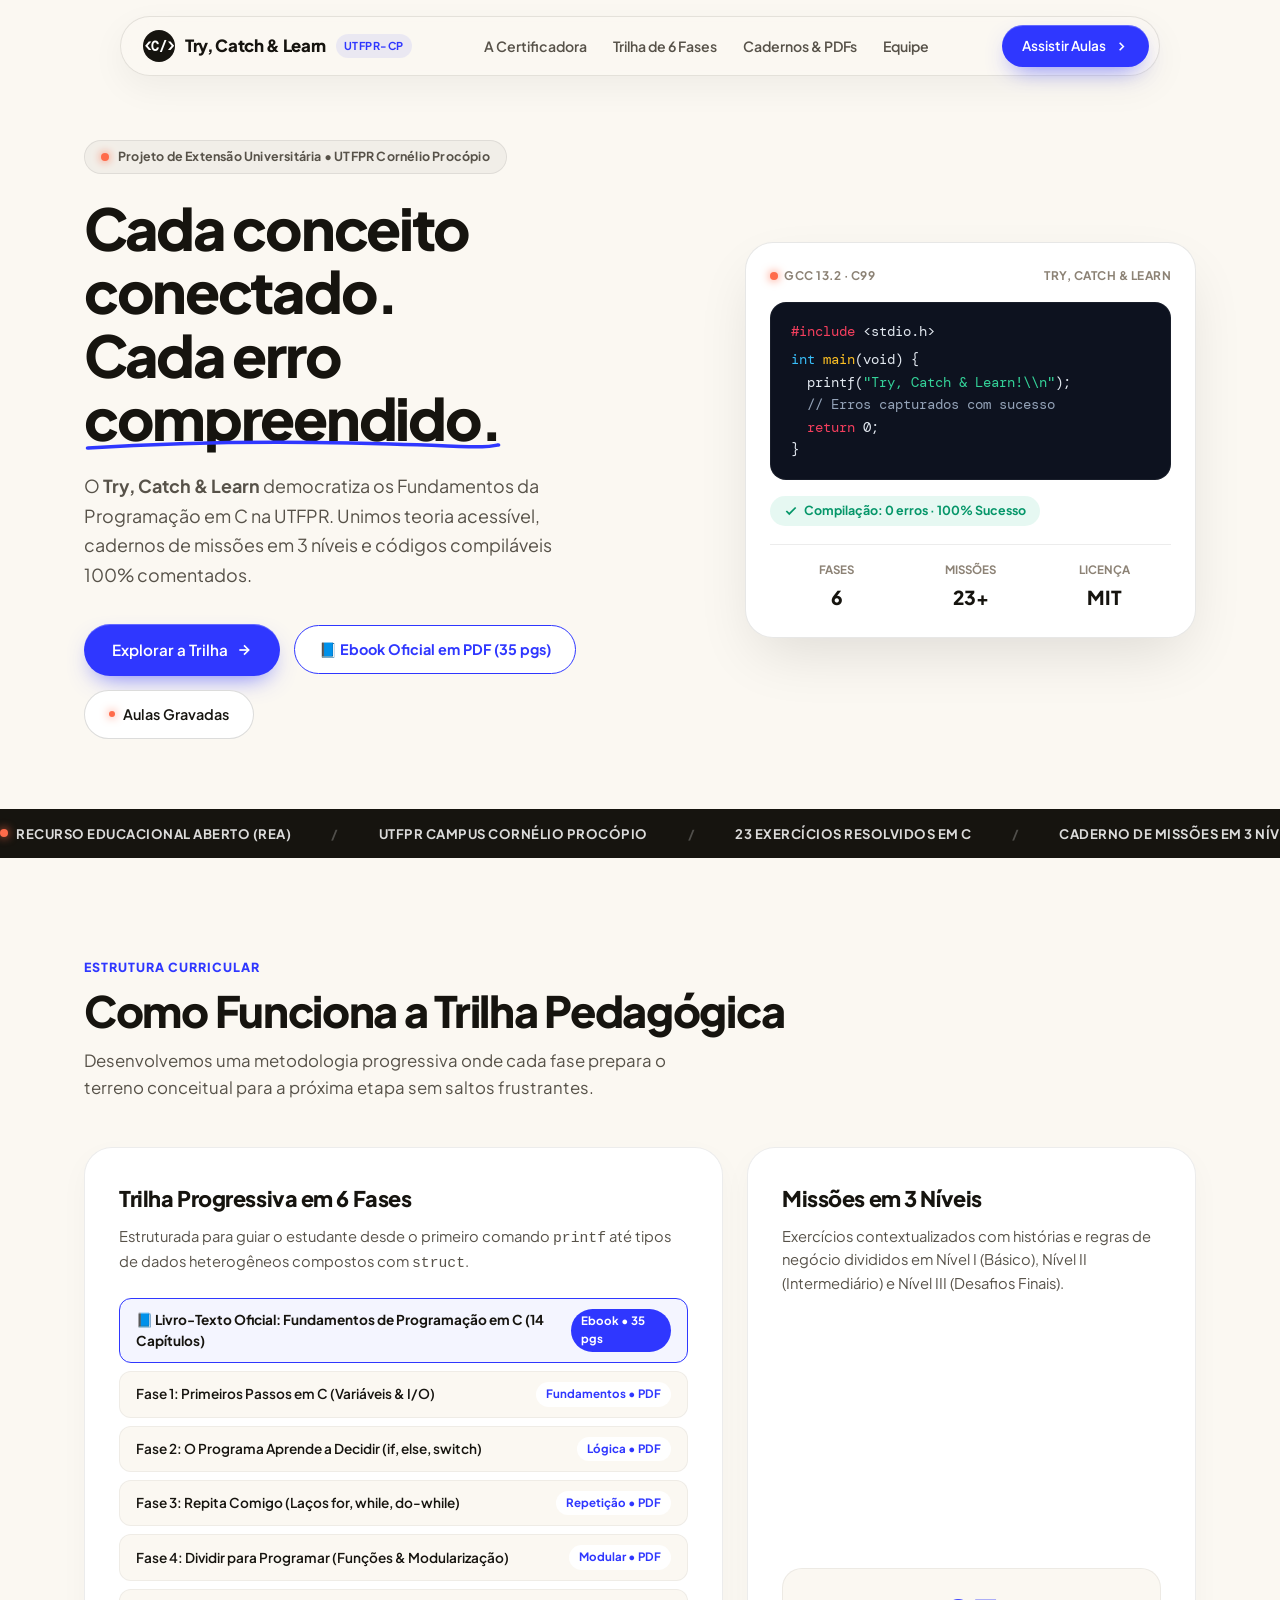
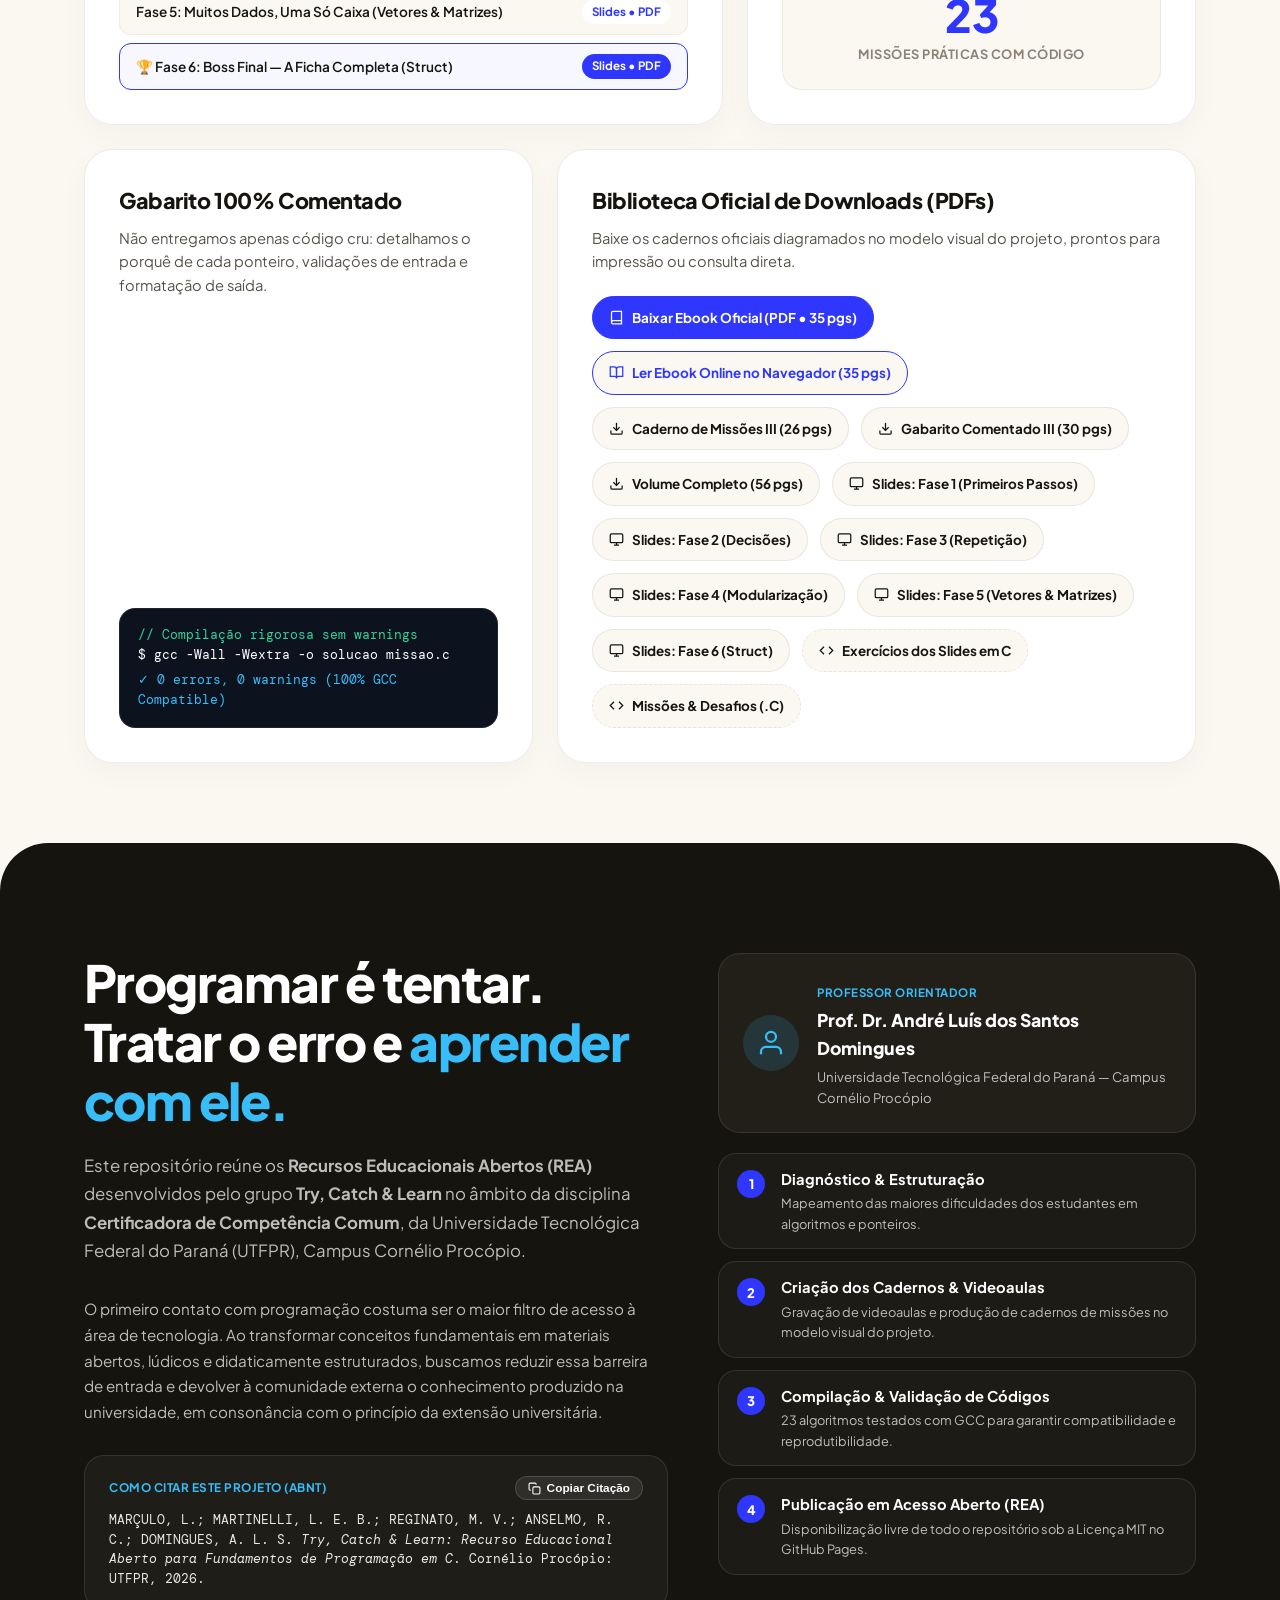
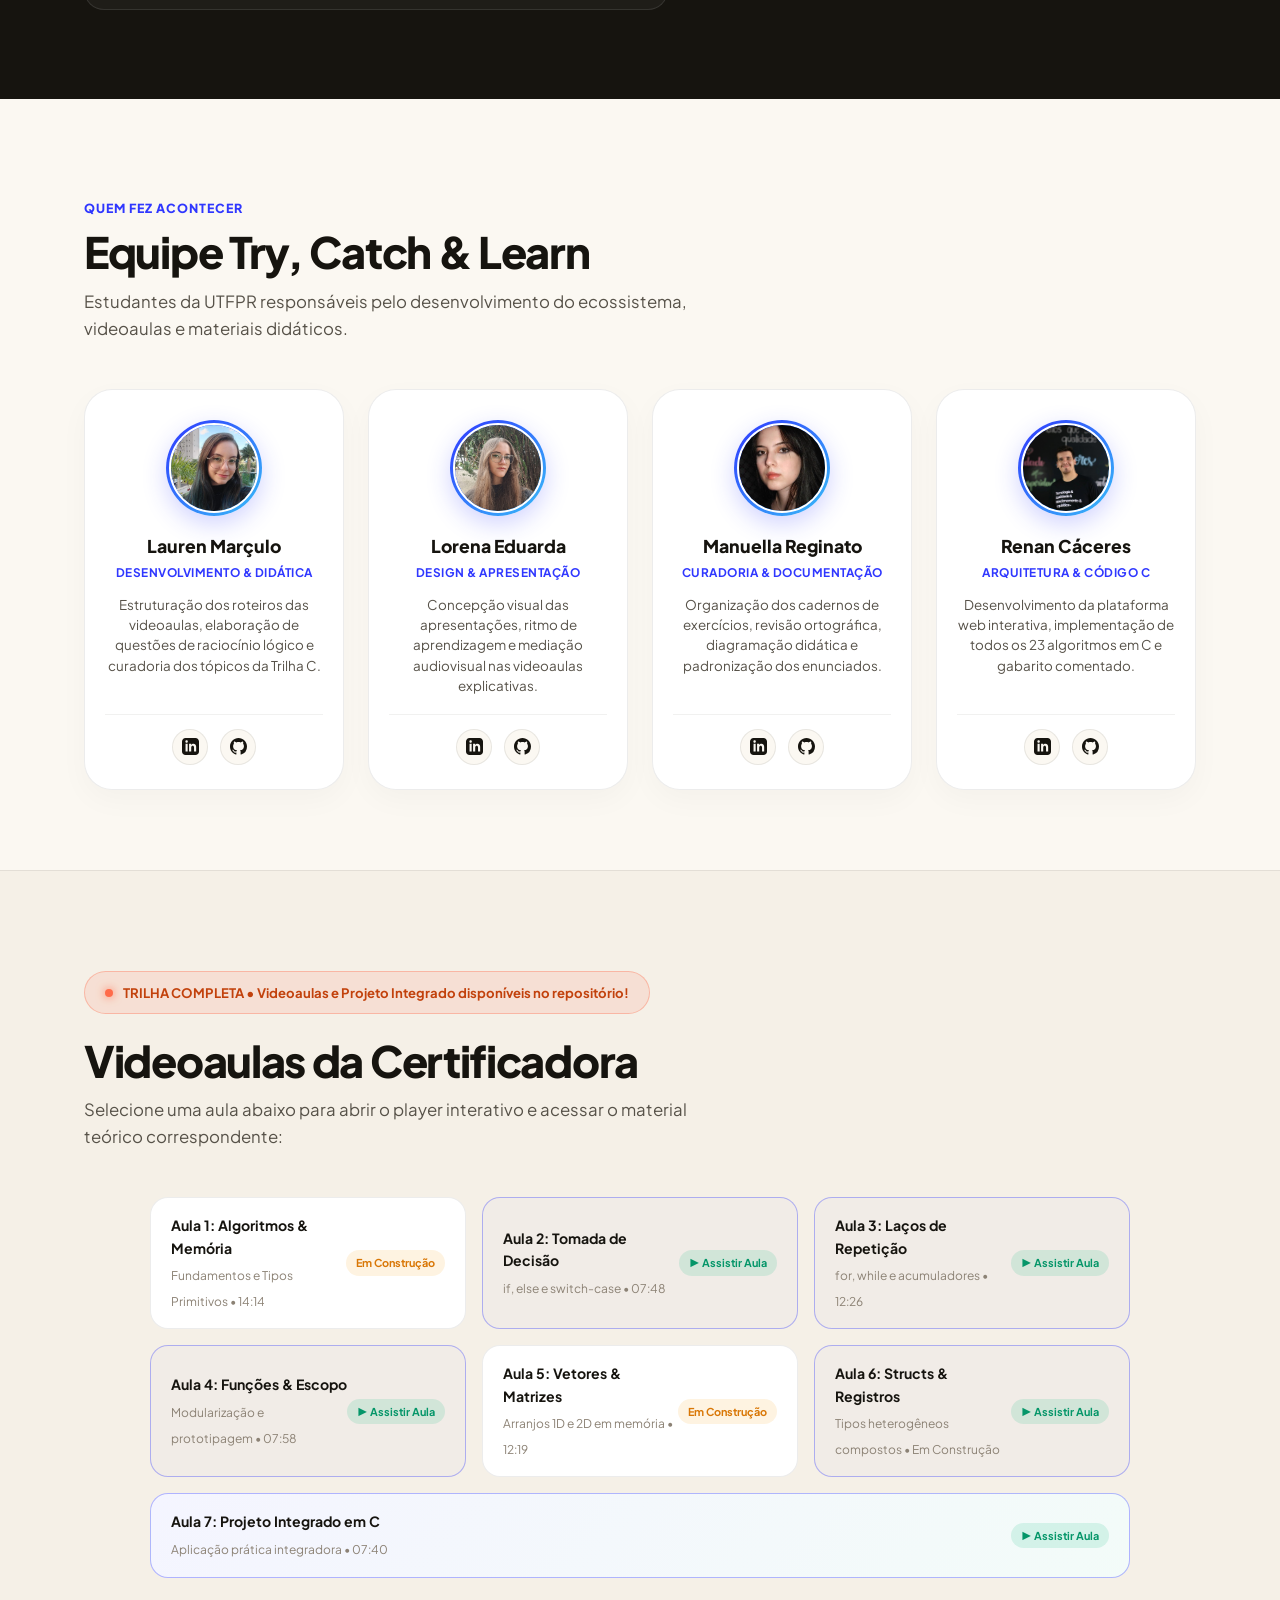
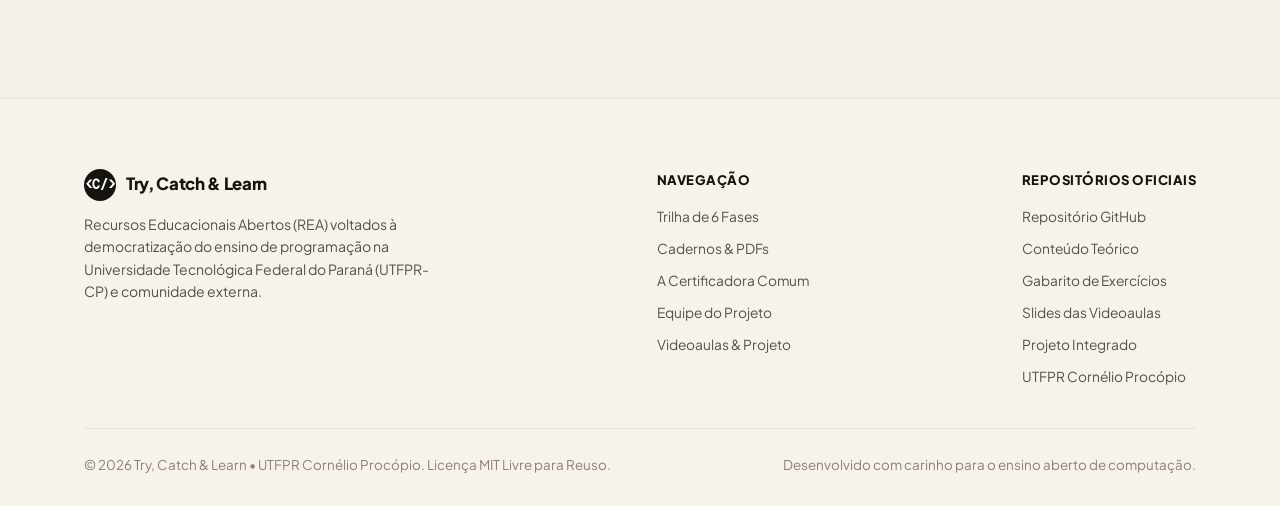
==== commit 8715b429: "feat(videoaulas): adicionar aula do Projeto Integrado e ajustar status da Aula 6 - Renomeia vídeo de" ====
--- a/index.html
+++ b/index.html
@@ -525,7 +525,7 @@
       <div class="shell">
         <div class="construction-banner reveal">
           <span class="dot-coral"></span>
-          <span>TRILHA COMPLETA • Todas as 6 Aulas Gravadas já estão disponíveis no repositório!</span>
+          <span>TRILHA COMPLETA • Videoaulas e Projeto Integrado disponíveis no repositório!</span>
         </div>
 
         <h2 class="section-headline reveal stagger-1">Videoaulas da Certificadora</h2>
@@ -575,12 +575,20 @@
             <span class="badge-status ready" id="badgeLesson5">▶ Assistir Aula</span>
           </div>
 
-          <div class="upcoming-card active-playable" id="cardLesson6" data-lesson="6" role="button" tabindex="0" aria-expanded="false" aria-controls="playerDrawerWrap" title="Clique para abrir o player da Aula 6 e acessar o conteúdo teórico">
+          <div class="upcoming-card playable-theory" id="cardLesson6" data-lesson="6" role="button" tabindex="0" aria-expanded="false" aria-controls="playerDrawerWrap" title="Aula 6 em construção — clique para ver o conteúdo teórico">
             <div class="upcoming-info">
               <h4>Aula 6: Structs &amp; Registros</h4>
-              <span>Tipos heterogêneos compostos • 07:40</span>
-            </div>
-            <span class="badge-status ready" id="badgeLesson6">▶ Assistir Aula</span>
+              <span>Tipos heterogêneos compostos • Em Construção</span>
+            </div>
+            <span class="badge-status recording" id="badgeLesson6">Em Construção</span>
+          </div>
+
+          <div class="upcoming-card active-playable card-project-integrated" id="cardLesson7" data-lesson="7" role="button" tabindex="0" aria-expanded="false" aria-controls="playerDrawerWrap" title="Clique para abrir o player do Projeto Integrado e acessar os arquivos em C">
+            <div class="upcoming-info">
+              <h4>Aula 7: Projeto Integrado em C</h4>
+              <span>Aplicação prática integradora • 07:40</span>
+            </div>
+            <span class="badge-status ready" id="badgeLesson7">▶ Assistir Aula</span>
           </div>
         </div>
 
@@ -701,7 +709,7 @@
           <a href="#materiais">Cadernos &amp; PDFs</a>
           <a href="#sobre">A Certificadora Comum</a>
           <a href="#equipe">Equipe do Projeto</a>
-          <a href="#videoaulas">Videoaulas (6 Aulas)</a>
+          <a href="#videoaulas">Videoaulas &amp; Projeto</a>
         </div>
 
         <div class="footer-links-group">
--- a/css/styles.css
+++ b/css/styles.css
@@ -1459,6 +1459,17 @@
   color: #ffffff;
 }
 
+.upcoming-card.card-project-integrated {
+  grid-column: 1 / -1;
+  background: linear-gradient(135deg, rgba(47, 55, 255, 0.05) 0%, rgba(16, 185, 129, 0.05) 100%), var(--bg-paper);
+  border-color: rgba(47, 55, 255, 0.35);
+}
+
+.upcoming-card.card-project-integrated:hover {
+  border-color: var(--ultramarine);
+  box-shadow: 0 12px 28px rgba(47, 55, 255, 0.16);
+}
+
 .upcoming-info h4 {
   font-size: 0.88rem;
   font-weight: 700;
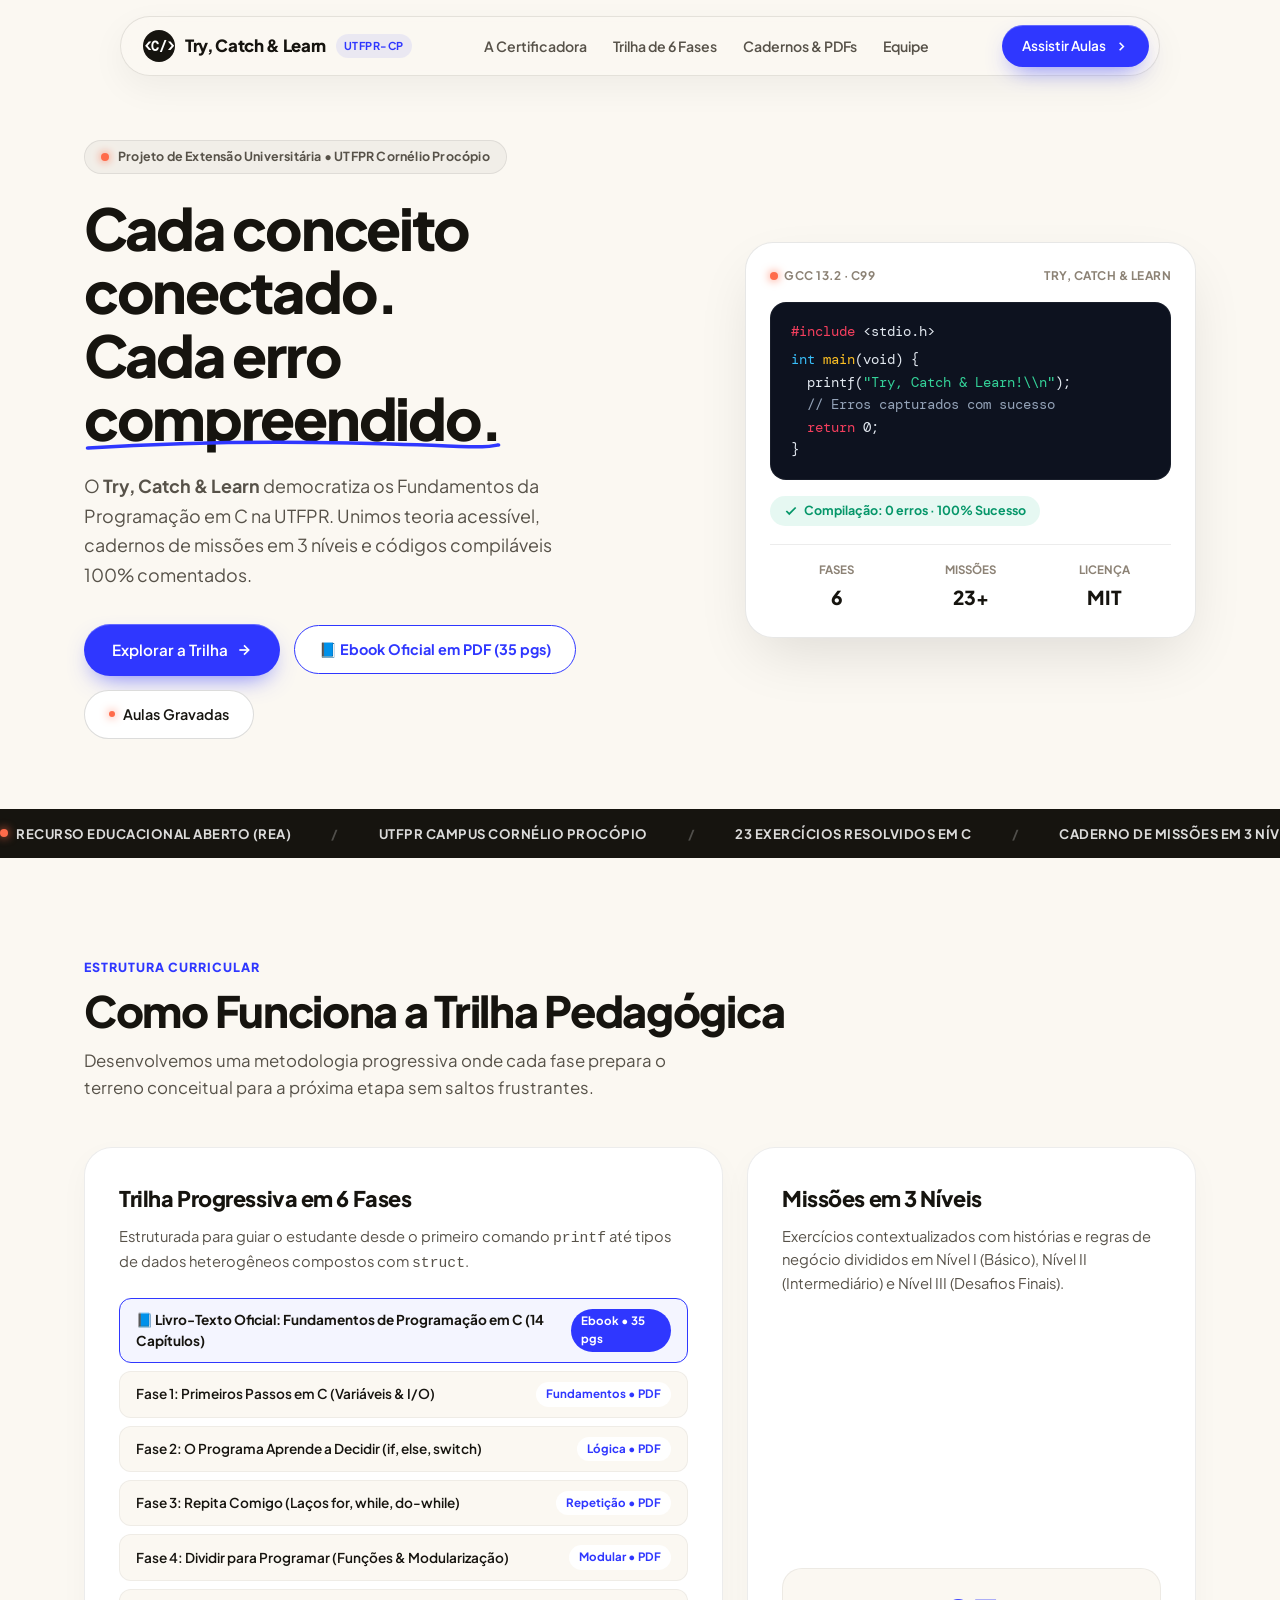
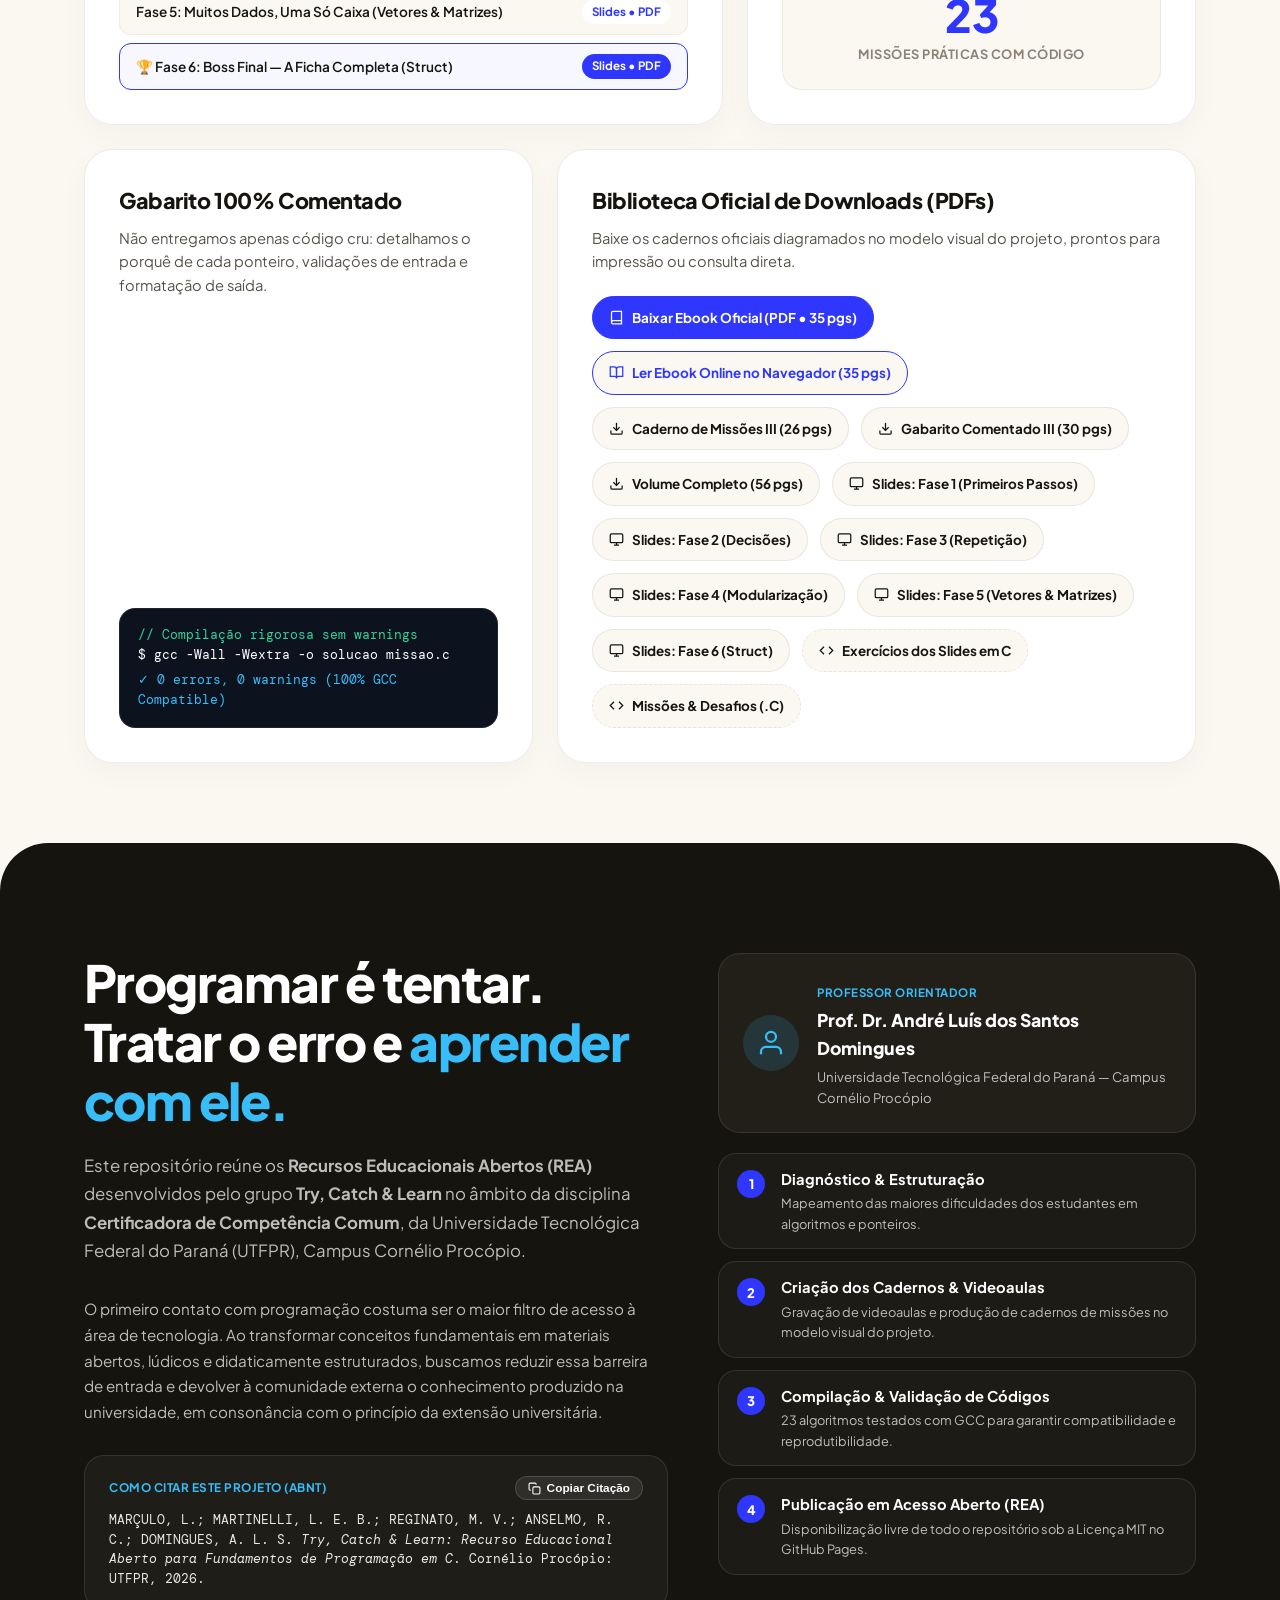
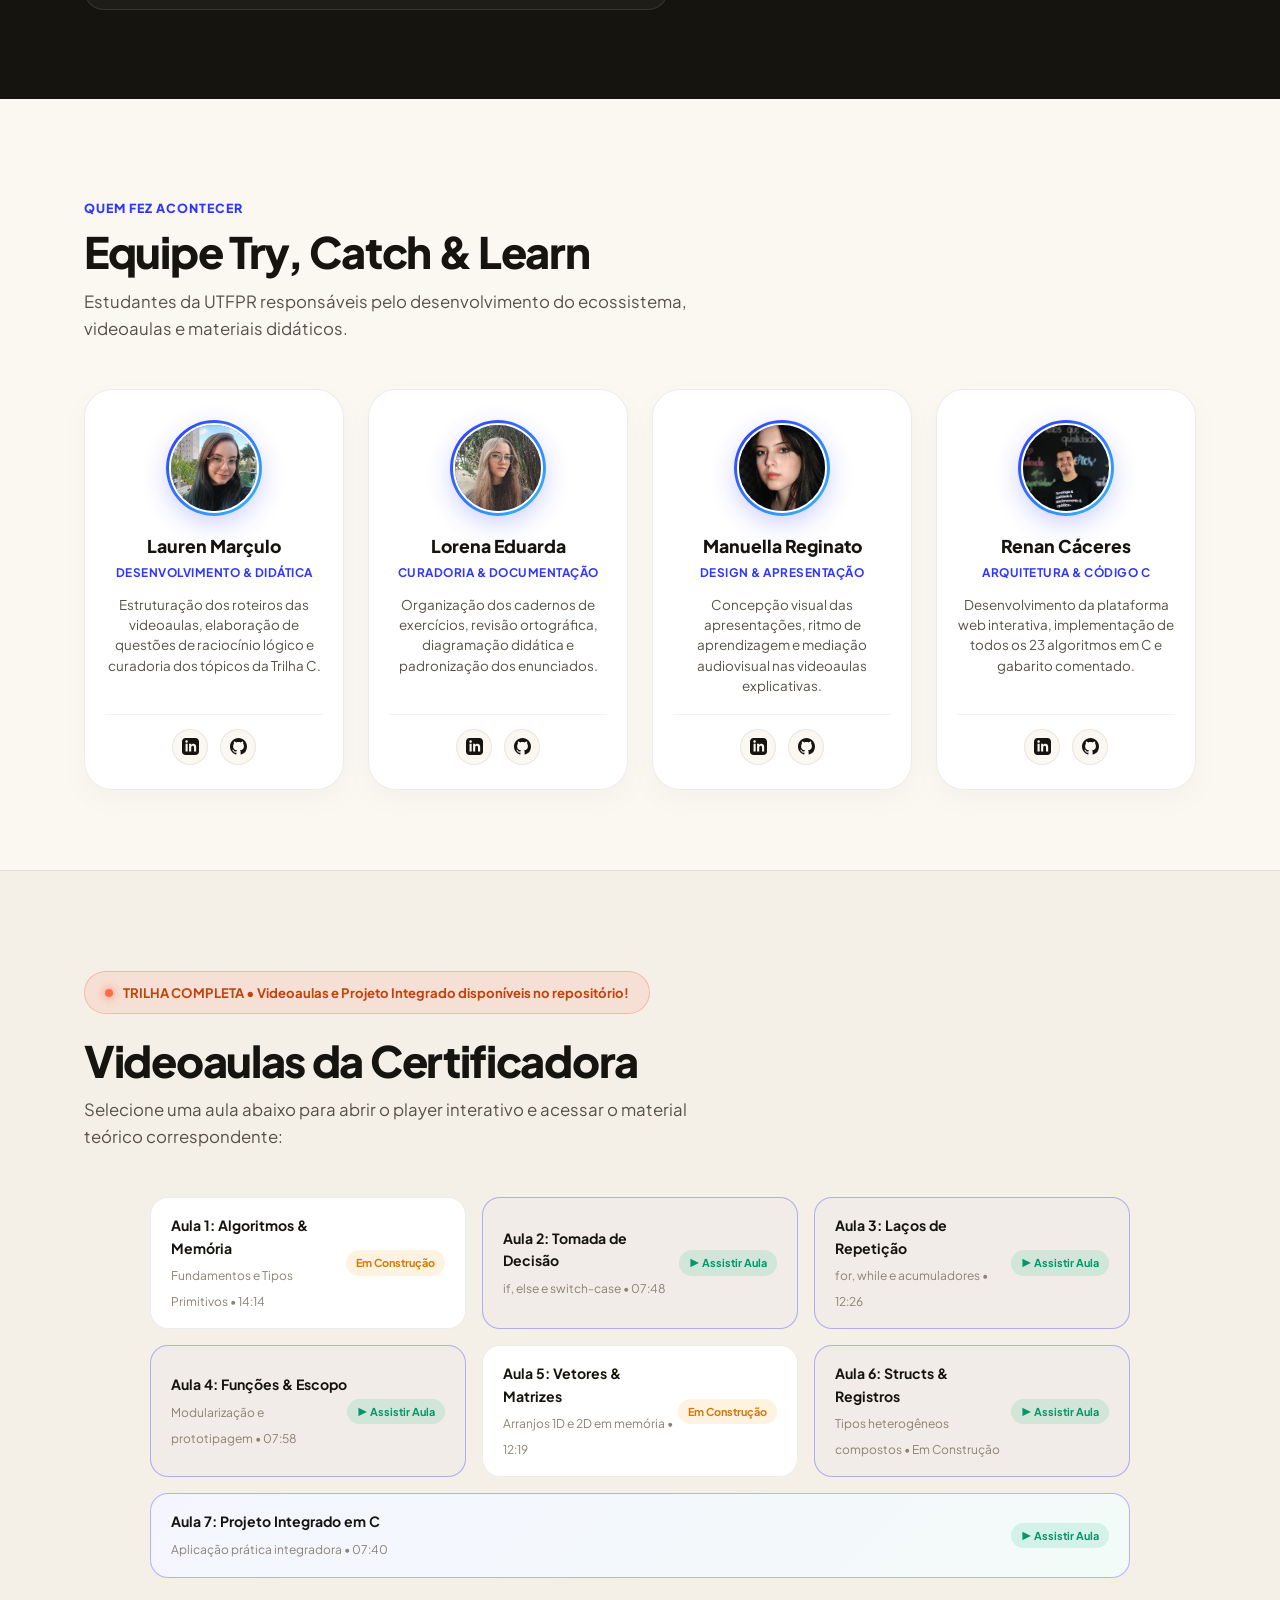
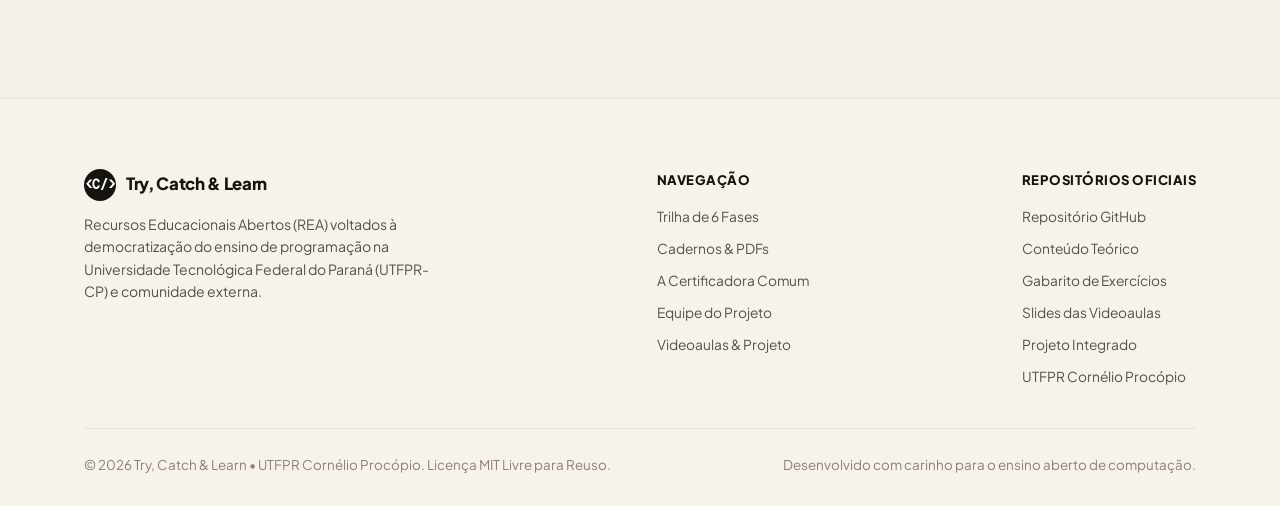
==== commit 794a919c: "refactor(equipe): inverter atribuição de funções entre Lorena e Manuella" ====
--- a/index.html
+++ b/index.html
@@ -459,9 +459,9 @@
               <div class="member-photo-fallback">LE</div>
             </div>
             <h3 class="team-name">Lorena Eduarda</h3>
-            <div class="team-role">Design &amp; Apresentação</div>
+            <div class="team-role">Curadoria &amp; Documentação</div>
             <p class="team-bio">
-              Concepção visual das apresentações, ritmo de aprendizagem e mediação audiovisual nas videoaulas explicativas.
+              Organização dos cadernos de exercícios, revisão ortográfica, diagramação didática e padronização dos enunciados.
             </p>
             <div class="team-socials">
               <a href="https://www.linkedin.com/in/lorena-eduarda-barros-martinelli-795791375" target="_blank" rel="noopener noreferrer" class="btn-social btn-linkedin" title="LinkedIn de Lorena Eduarda" aria-label="LinkedIn de Lorena Eduarda">
@@ -480,9 +480,9 @@
               <div class="member-photo-fallback">MR</div>
             </div>
             <h3 class="team-name">Manuella Reginato</h3>
-            <div class="team-role">Curadoria &amp; Documentação</div>
+            <div class="team-role">Design &amp; Apresentação</div>
             <p class="team-bio">
-              Organização dos cadernos de exercícios, revisão ortográfica, diagramação didática e padronização dos enunciados.
+              Concepção visual das apresentações, ritmo de aprendizagem e mediação audiovisual nas videoaulas explicativas.
             </p>
             <div class="team-socials">
               <a href="https://www.linkedin.com/in/manuella-vieira-reginato-16368135a/" target="_blank" rel="noopener noreferrer" class="btn-social btn-linkedin" title="LinkedIn de Manuella Reginato" aria-label="LinkedIn de Manuella Reginato">
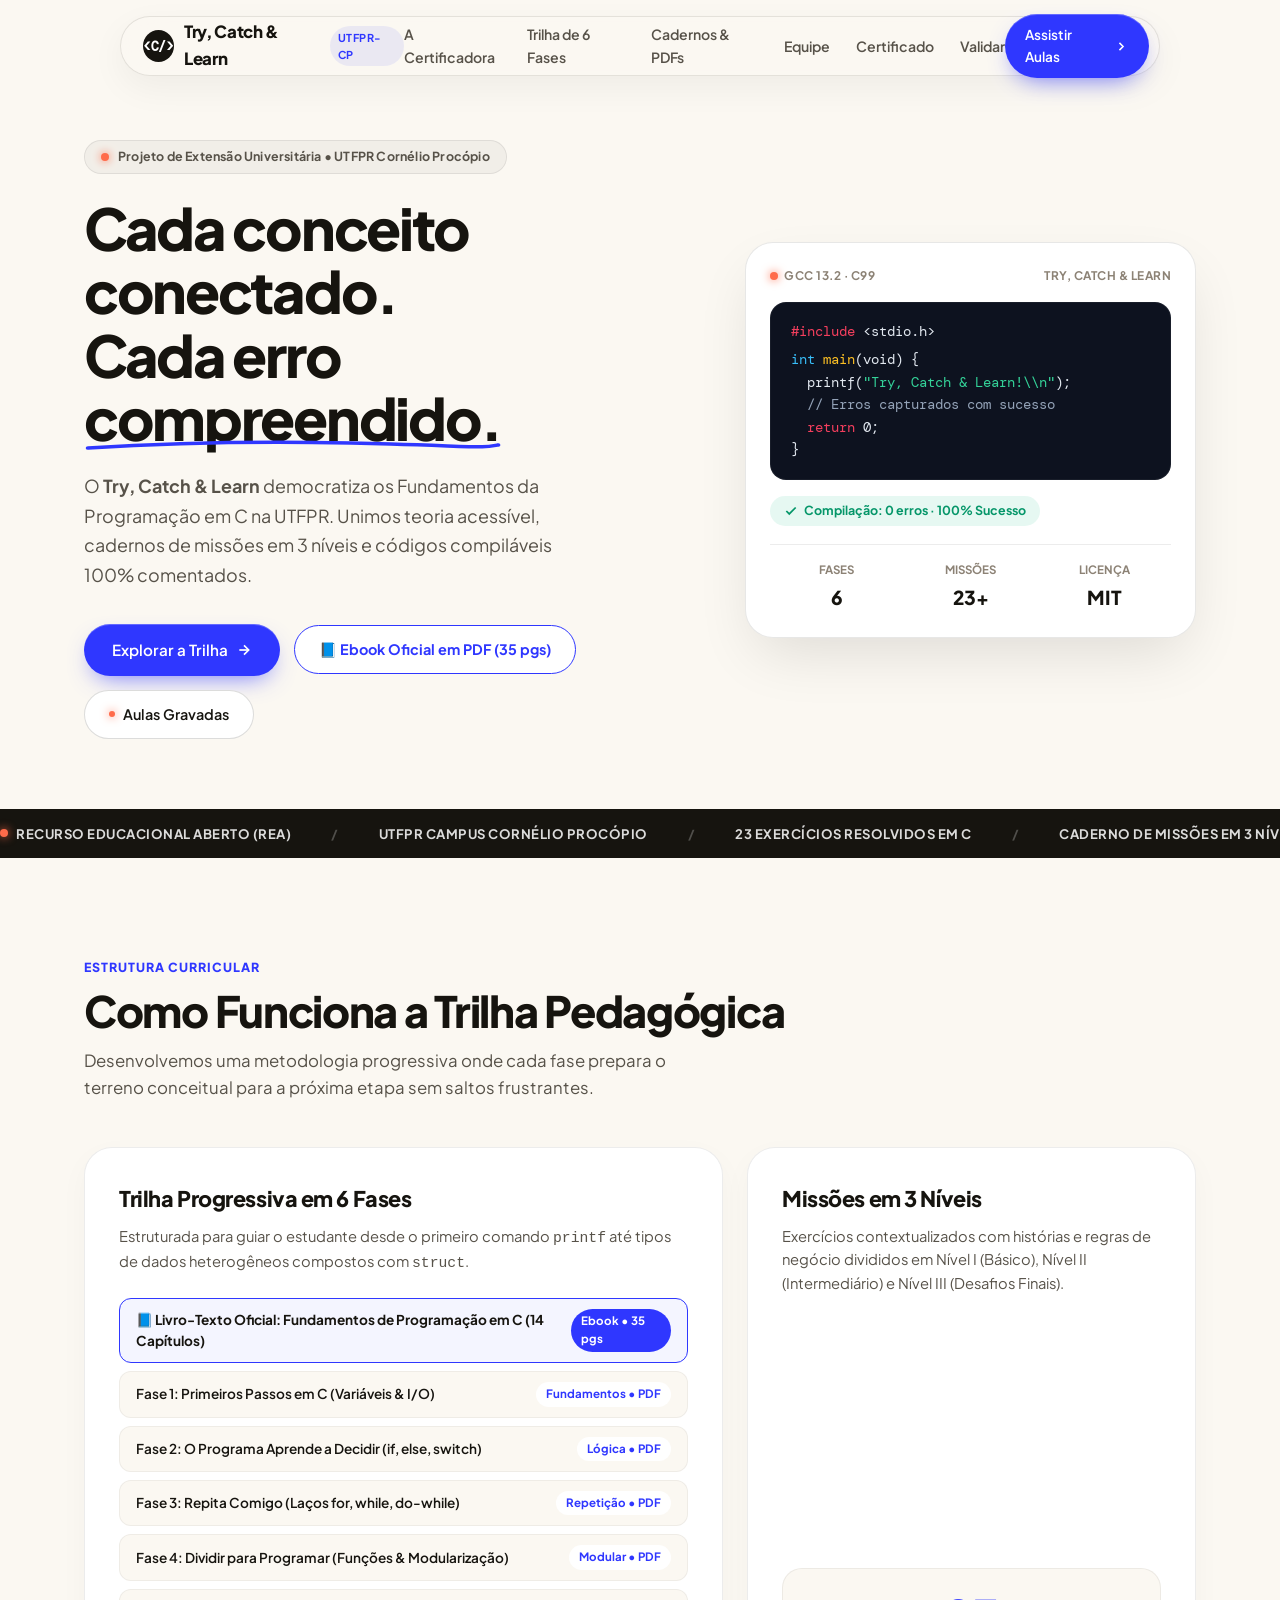
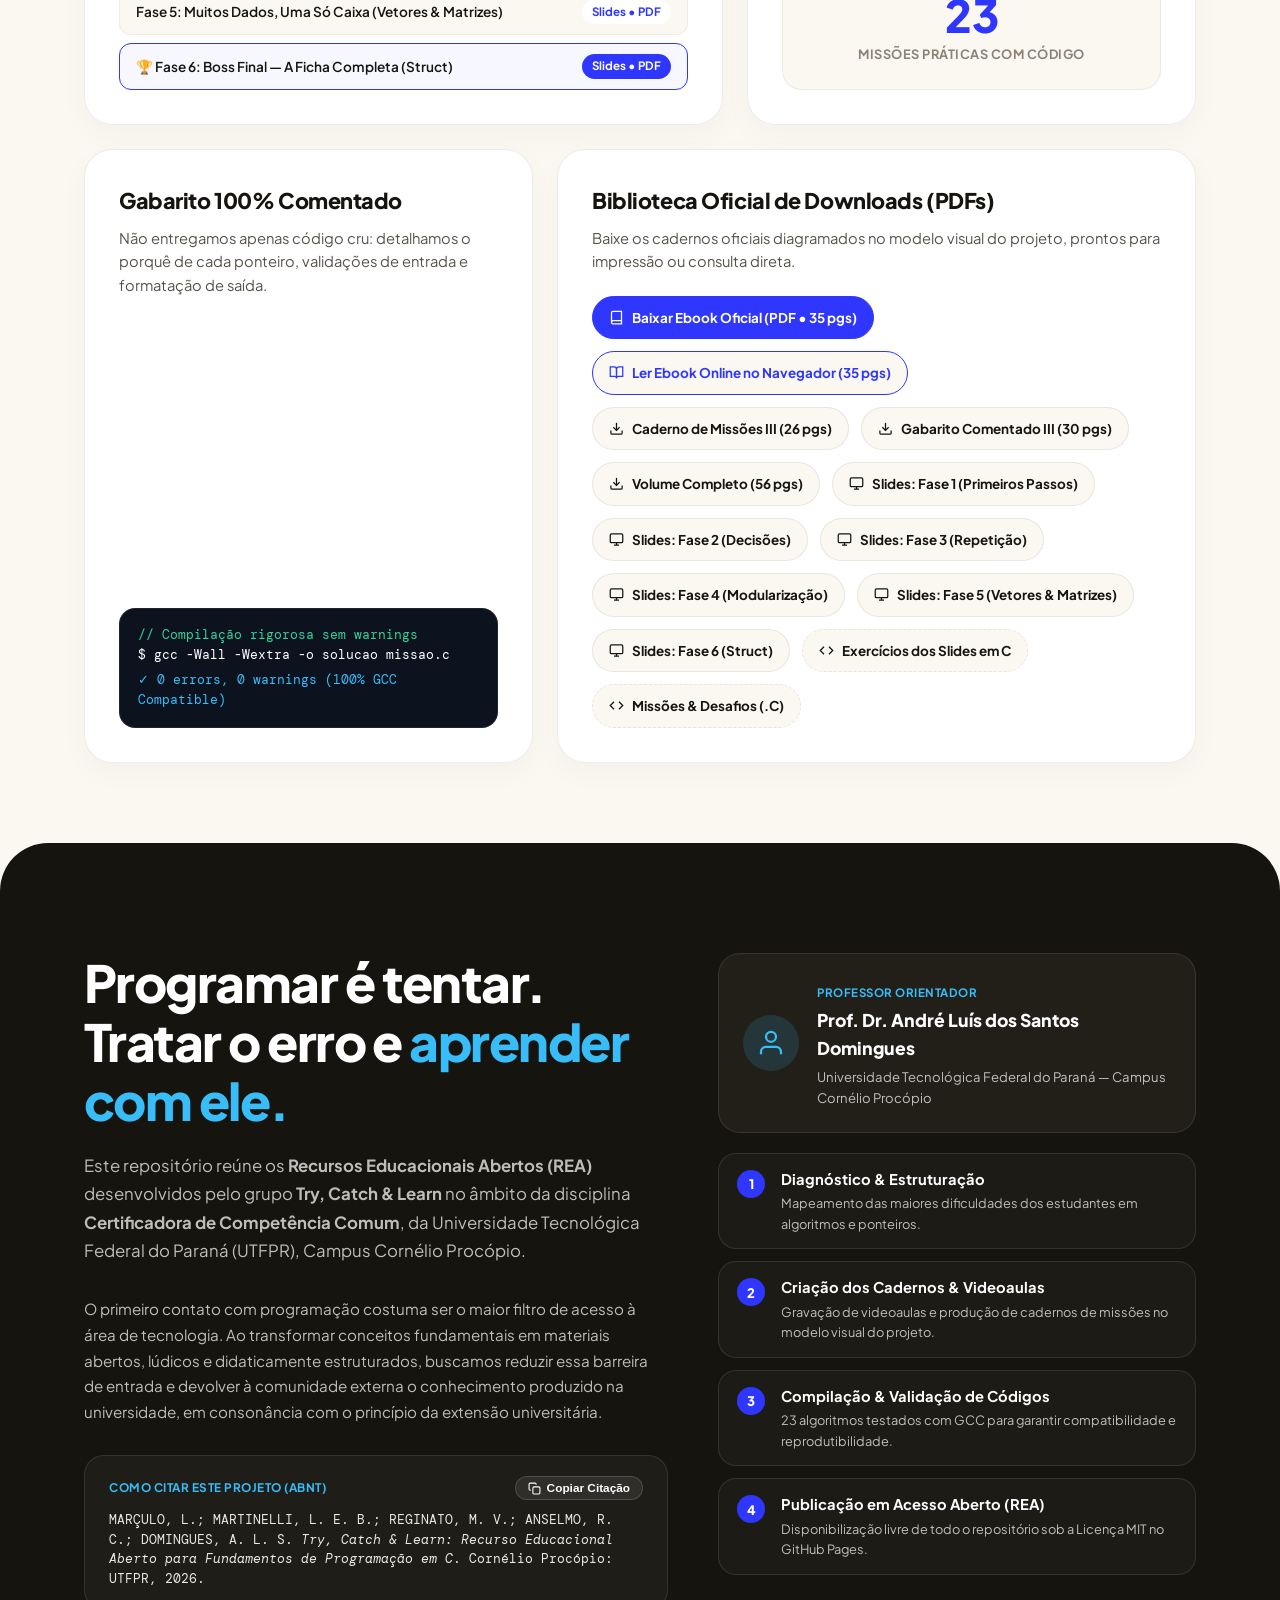
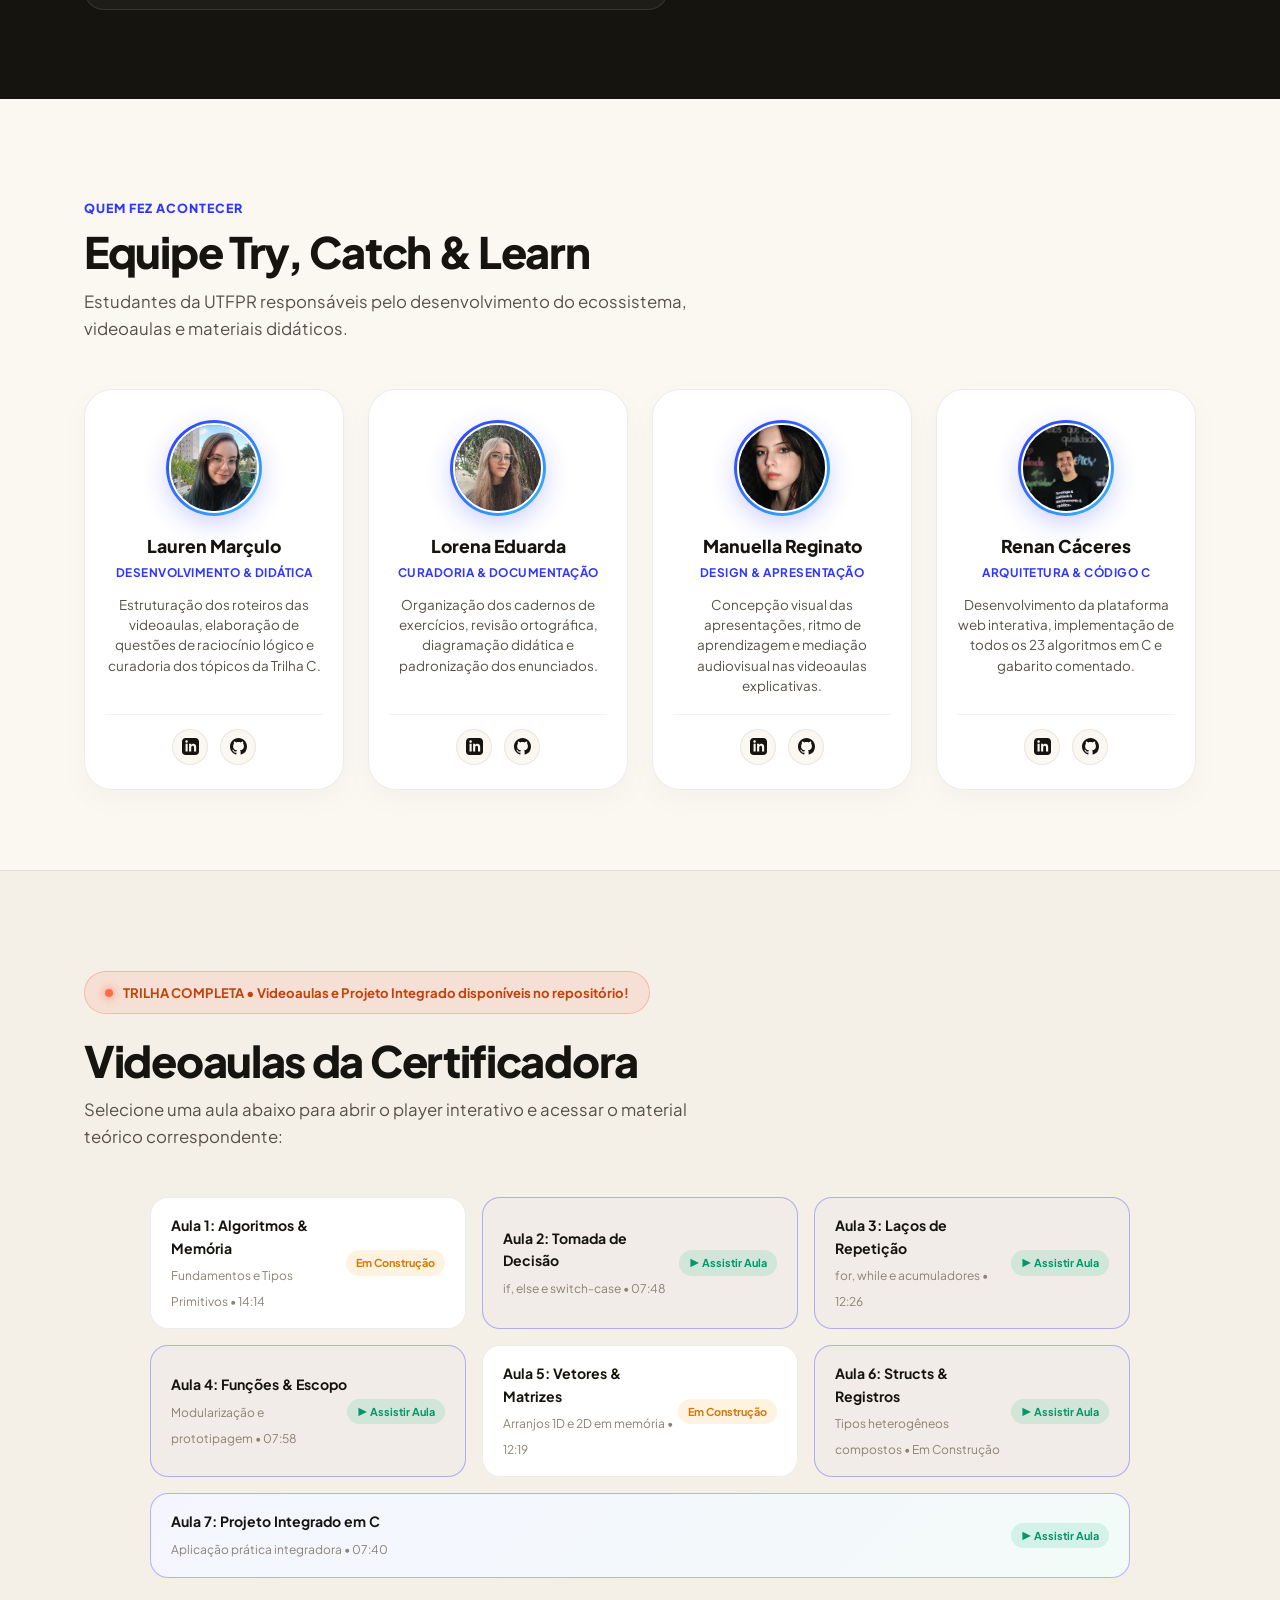
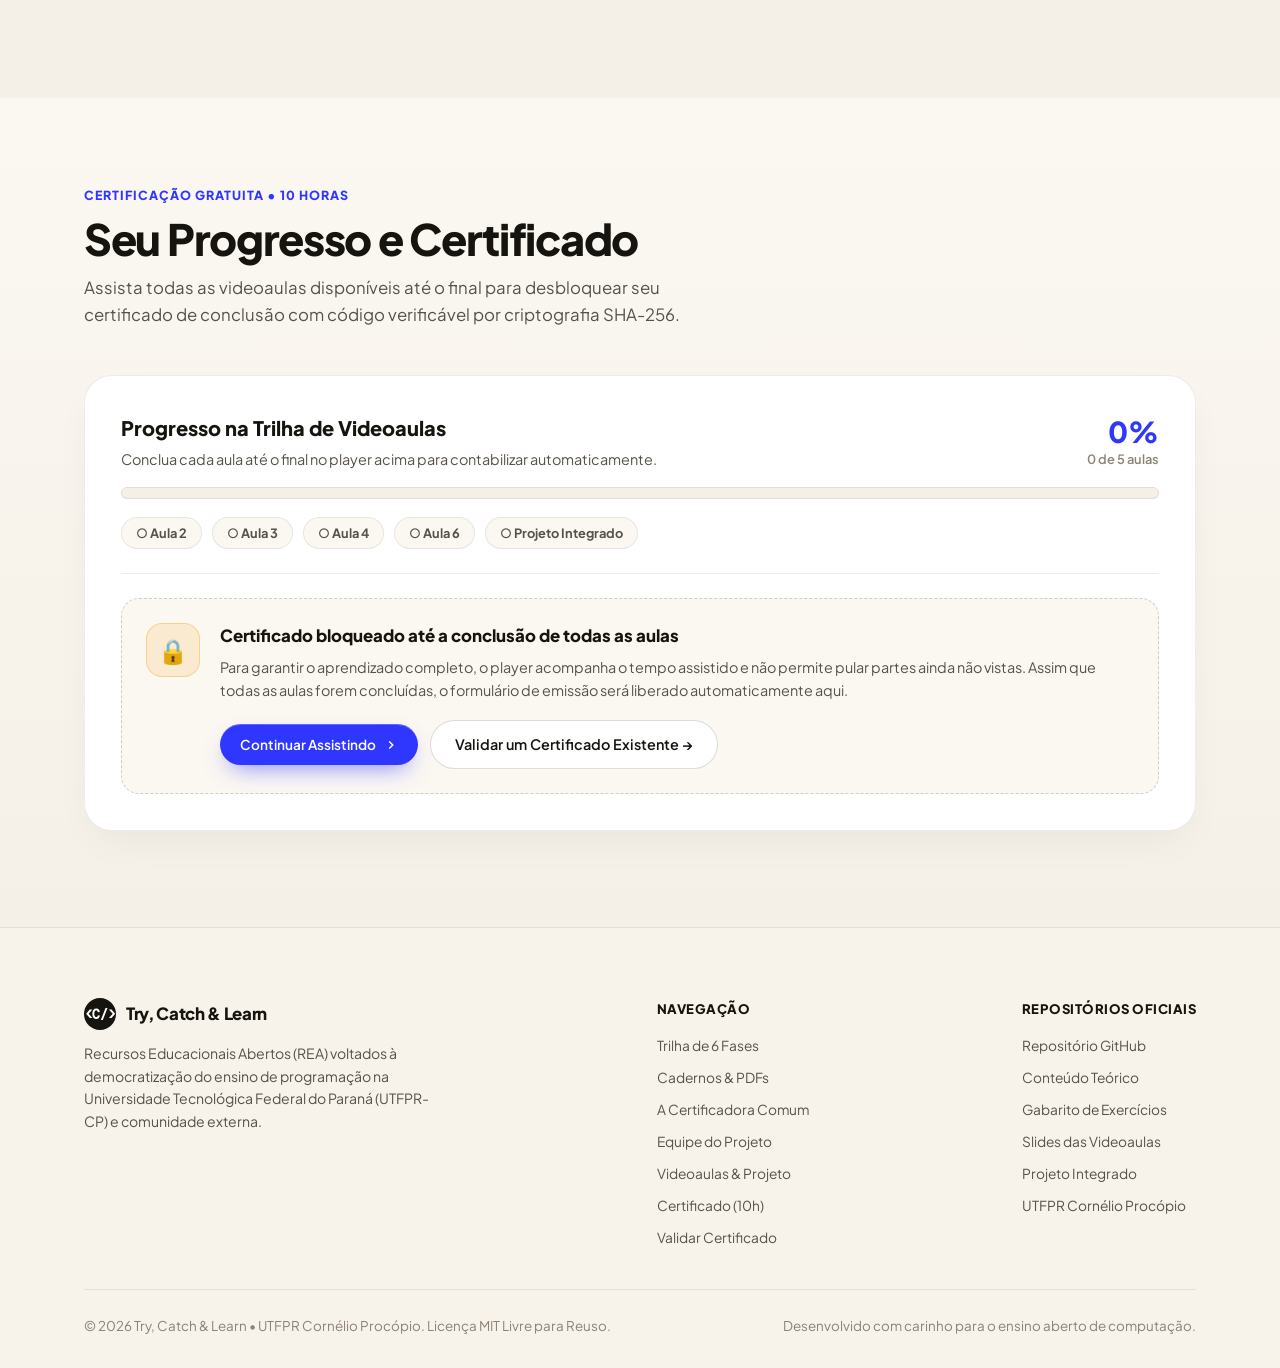
==== commit 2d9446e1: "feat(certificado): implementar certificado de 10h, validação SHA-256, anti-skip e assinaturas" ====
--- a/index.html
+++ b/index.html
@@ -37,6 +37,8 @@
         <a href="#trilha">Trilha de 6 Fases</a>
         <a href="#materiais">Cadernos &amp; PDFs</a>
         <a href="#equipe">Equipe</a>
+        <a href="#certificado">Certificado</a>
+        <a href="validar.html">Validar</a>
       </nav>
 
       <!-- Action Button -->
@@ -64,7 +66,9 @@
         <a href="#trilha">Trilha de 6 Fases</a>
         <a href="#materiais">Cadernos &amp; PDFs</a>
         <a href="#equipe">Equipe</a>
-        <a href="#videoaulas" class="mobile-btn-pill">Assistir Aulas (6 Videoaulas)</a>
+        <a href="#certificado">Certificado (10h)</a>
+        <a href="validar.html">Validar Certificado</a>
+        <a href="#videoaulas" class="mobile-btn-pill">Assistir Aulas</a>
       </nav>
     </div>
   </div>
@@ -602,6 +606,7 @@
                 <h3 class="player-lesson-title" id="playerLessonTitle">Fase 1: Primeiros Passos em C — Algoritmos, Memória e Variáveis</h3>
               </div>
               <div class="player-meta-badges">
+                <span class="player-badge player-watch-badge" id="playerWatchBadge" title="Assista até o final sem avançar para contabilizar esta aula no certificado">🔒 0% assistido</span>
                 <span class="player-badge" id="playerDurationBadge">14:14 min</span>
                 <span class="player-badge">1080p HD</span>
                 <button type="button" class="player-close-btn" id="btnClosePlayer" title="Fechar player" aria-label="Fechar player">&times; Fechar</button>
@@ -635,7 +640,7 @@
 
             <!-- Video Box (Shown for Aula 1) -->
             <div class="player-frame-box" id="playerFrameBox">
-              <video id="mainCourseVideo" preload="metadata" playsinline controls src="Conteúdo-Teórico/aulas/Aula1.mp4" tabindex="0">
+              <video id="mainCourseVideo" preload="metadata" playsinline controls controlsList="nodownload" src="Conteúdo-Teórico/aulas/Aula1.mp4" tabindex="0">
                 <source src="Conteúdo-Teórico/aulas/Aula1.mp4" type="video/mp4">
                 <source src="Conte%C3%BAdo-Te%C3%B3rico/aulas/Aula1.mp4" type="video/mp4">
                 <source src="aulas/Aula1.mp4" type="video/mp4">
@@ -666,11 +671,9 @@
             <div class="player-footer-bar" id="playerFooterBar">
               <div class="player-status-hint" id="playerStatusHint">
                 <svg width="15" height="15" viewBox="0 0 24 24" fill="none" stroke="currentColor" stroke-width="2">
-                  <circle cx="12" cy="12" r="10"></circle>
-                  <line x1="12" y1="16" x2="12" y2="12"></line>
-                  <line x1="12" y1="8" x2="12.01" y2="8"></line>
+                  <path d="M12 22s8-4 8-10V5l-8-3-8 3v7c0 6 8 10 8 10z"></path>
                 </svg>
-                <span>Dica: Clique no vídeo ou use <strong>Espaço</strong> para pausar/retomar.</span>
+                <span><strong>Modo Certificação:</strong> Assista até o final sem pular trechos não vistos para contabilizar a aula.</span>
               </div>
               <a href="Conte%C3%BAdo-Te%C3%B3rico/aulas/Aula1.mp4" target="_blank" class="player-direct-file-link" id="playerDirectFileLink" title="Abrir vídeo em arquivo direto ou nova aba">
                 <svg width="14" height="14" viewBox="0 0 24 24" fill="none" stroke="currentColor" stroke-width="2">
@@ -687,9 +690,103 @@
       </div>
     </section>
 
+    <!-- 8. PROGRESSO E CERTIFICADO DE CONCLUSÃO (10 HORAS) -->
+    <section class="cert-hub-section" id="certificado">
+      <div class="shell">
+        <div class="section-eyebrow reveal">Certificação Gratuita • 10 Horas</div>
+        <h2 class="section-headline reveal stagger-1">Seu Progresso e Certificado</h2>
+        <p class="section-subhead reveal stagger-2">
+          Assista todas as videoaulas disponíveis até o final para desbloquear seu certificado de conclusão com código verificável por criptografia SHA-256.
+        </p>
+
+        <div class="cert-hub-card reveal stagger-3">
+          <!-- Barra de Progresso Geral -->
+          <div class="cert-progress-header">
+            <div>
+              <h3 class="cert-progress-title">Progresso na Trilha de Videoaulas</h3>
+              <p class="cert-progress-sub" id="certProgressSubtitle">Conclua cada aula até o final no player acima para contabilizar automaticamente.</p>
+            </div>
+            <div class="cert-progress-counter">
+              <strong id="certProgressPercent">0%</strong>
+              <span id="certProgressCount">0 de 6 aulas</span>
+            </div>
+          </div>
+
+          <div class="cert-progress-track" role="progressbar" aria-valuemin="0" aria-valuemax="100" aria-valuenow="0" id="certProgressTrack">
+            <div class="cert-progress-fill" id="certProgressFill" style="width: 0%;"></div>
+          </div>
+
+          <!-- Chips de Status por Aula -->
+          <div class="cert-lessons-checklist" id="certLessonChecklist"></div>
+
+          <!-- ESTADO BLOQUEADO (Enquanto faltam aulas) -->
+          <div class="cert-locked-panel" id="certLockedPanel">
+            <div class="cert-locked-icon" aria-hidden="true">🔒</div>
+            <div class="cert-locked-content">
+              <h4>Certificado bloqueado até a conclusão de todas as aulas</h4>
+              <p id="certLockedMessage">
+                Para garantir o aprendizado completo, o player acompanha o tempo assistido e não permite pular partes ainda não vistas. Assim que todas as aulas forem concluídas, o formulário de emissão será liberado automaticamente aqui.
+              </p>
+              <div class="cert-locked-actions">
+                <a href="#videoaulas" class="btn-pill" id="btnResumeNextLesson">
+                  <span>Continuar Assistindo</span>
+                  <svg width="14" height="14" viewBox="0 0 24 24" fill="none" stroke="currentColor" stroke-width="2.5"><polyline points="9 18 15 12 9 6"></polyline></svg>
+                </a>
+                <a href="validar.html" class="btn-secondary-pill">
+                  <span>Validar um Certificado Existente →</span>
+                </a>
+              </div>
+            </div>
+          </div>
+
+          <!-- ESTADO DESBLOQUEADO (100% concluído — Preencher APENAS Nome e CPF) -->
+          <div class="cert-unlocked-panel" id="certUnlockedPanel" style="display: none;">
+            <div class="cert-unlocked-banner">
+              <div class="cert-unlocked-badge">✓ Trilha 100% Concluída</div>
+              <span class="cert-frozen-date-tag" id="homeCertFrozenDate">Conclusão registrada em: --/--/----</span>
+            </div>
+
+            <div class="cert-form-intro">
+              <h4>Emita seu Certificado de 10 Horas</h4>
+              <p>Preencha apenas seu <strong>Nome Completo</strong> e <strong>CPF</strong> abaixo. A data de conclusão já foi registrada automaticamente no término da última aula.</p>
+            </div>
+
+            <form id="homeCertForm" class="cert-emit-grid" novalidate>
+              <div class="cert-input-group">
+                <label for="homeCertName">
+                  <span>Nome Completo</span>
+                  <span class="cert-field-status" id="homeNameStatus"></span>
+                </label>
+                <input type="text" id="homeCertName" placeholder="Digite seu nome completo" autocomplete="name" required>
+              </div>
+
+              <div class="cert-input-group">
+                <label for="homeCertCpf">
+                  <span>CPF</span>
+                  <span class="cert-field-status" id="homeCpfStatus"></span>
+                </label>
+                <input type="text" id="homeCertCpf" inputmode="numeric" maxlength="14" placeholder="000.000.000-00" required>
+              </div>
+
+              <div class="cert-submit-row">
+                <button type="submit" class="btn-pill cert-btn-emit">
+                  <span>Emitir Certificado Oficial (10h)</span>
+                  <svg width="16" height="16" viewBox="0 0 24 24" fill="none" stroke="currentColor" stroke-width="2.5"><polyline points="9 18 15 12 9 6"></polyline></svg>
+                </button>
+                <a href="validar.html" class="btn-secondary-pill">
+                  <span>Página de Validação →</span>
+                </a>
+              </div>
+            </form>
+          </div>
+
+        </div>
+      </div>
+    </section>
+
   </main>
 
-  <!-- 8. FOOTER -->
+  <!-- 9. FOOTER -->
   <footer class="footer">
     <div class="shell">
       <div class="footer-top">
@@ -710,6 +807,8 @@
           <a href="#sobre">A Certificadora Comum</a>
           <a href="#equipe">Equipe do Projeto</a>
           <a href="#videoaulas">Videoaulas &amp; Projeto</a>
+          <a href="#certificado">Certificado (10h)</a>
+          <a href="validar.html">Validar Certificado</a>
         </div>
 
         <div class="footer-links-group">
@@ -731,6 +830,7 @@
   </footer>
 
   <!-- Scripts -->
+  <script src="js/certificate-core.js"></script>
   <script src="js/main.js"></script>
 </body>
 </html>
--- a/css/styles.css
+++ b/css/styles.css
@@ -1604,6 +1604,336 @@
   border-left: 4px solid var(--ultramarine);
 }
 
+.toast-item.toast-error {
+  border-left: 4px solid #ef4444;
+}
+
+/* ==========================================================================
+   9.5. PROGRESSO & HUB DE CERTIFICAÇÃO (10 HORAS) + STATUS DE AULA CONCLUÍDA
+   ========================================================================== */
+.upcoming-card.is-completed {
+  border-color: rgba(16, 185, 129, 0.45);
+  background: linear-gradient(135deg, #ffffff 0%, #ecfdf5 100%);
+}
+
+.badge-status.completed {
+  background: rgba(16, 185, 129, 0.14);
+  color: #047857;
+  border: 1px solid rgba(16, 185, 129, 0.35);
+}
+
+.player-watch-badge {
+  background: rgba(245, 158, 11, 0.16) !important;
+  color: #fde68a !important;
+  border: 1px solid rgba(245, 158, 11, 0.35);
+}
+
+.player-watch-badge.is-done {
+  background: rgba(16, 185, 129, 0.2) !important;
+  color: #6ee7b7 !important;
+  border: 1px solid rgba(16, 185, 129, 0.4);
+}
+
+.cert-hub-section {
+  padding: 88px 0 96px;
+  background: linear-gradient(180deg, var(--bg-cream) 0%, var(--bg-stone) 100%);
+}
+
+.cert-hub-card {
+  background: var(--bg-paper);
+  border: 1px solid var(--border-subtle);
+  border-radius: var(--radius-card);
+  padding: 36px;
+  box-shadow: var(--shadow-card);
+  margin-top: 28px;
+}
+
+.cert-progress-header {
+  display: flex;
+  align-items: flex-end;
+  justify-content: space-between;
+  gap: 20px;
+  margin-bottom: 16px;
+}
+
+.cert-progress-title {
+  font-size: 1.25rem;
+  font-weight: 800;
+  color: var(--text-ink);
+  margin-bottom: 4px;
+}
+
+.cert-progress-sub {
+  font-size: 0.9rem;
+  color: var(--text-ink-soft);
+}
+
+.cert-progress-counter {
+  text-align: right;
+  flex-shrink: 0;
+}
+
+.cert-progress-counter strong {
+  display: block;
+  font-size: 1.8rem;
+  font-weight: 800;
+  color: var(--ultramarine);
+  line-height: 1;
+}
+
+.cert-progress-counter span {
+  font-size: 0.8rem;
+  font-weight: 600;
+  color: var(--text-stone);
+}
+
+.cert-progress-track {
+  width: 100%;
+  height: 12px;
+  background: var(--bg-stone);
+  border-radius: var(--radius-pill);
+  overflow: hidden;
+  border: 1px solid var(--border-subtle);
+}
+
+.cert-progress-fill {
+  height: 100%;
+  background: linear-gradient(90deg, var(--ultramarine) 0%, var(--emerald) 100%);
+  border-radius: var(--radius-pill);
+  transition: width 0.5s var(--ease-calm);
+}
+
+.cert-lessons-checklist {
+  display: flex;
+  flex-wrap: wrap;
+  gap: 10px;
+  margin-top: 18px;
+  padding-bottom: 24px;
+  border-bottom: 1px solid var(--border-subtle);
+}
+
+.cert-lesson-chip {
+  display: inline-flex;
+  align-items: center;
+  gap: 6px;
+  font-family: inherit;
+  font-size: 0.8rem;
+  font-weight: 700;
+  padding: 7px 14px;
+  border-radius: var(--radius-pill);
+  border: 1px solid var(--border-subtle);
+  background: var(--bg-cream);
+  color: var(--text-ink-soft);
+  cursor: pointer;
+  transition: all var(--trans-fast);
+}
+
+.cert-lesson-chip:hover {
+  border-color: var(--ultramarine);
+  color: var(--ultramarine);
+  transform: translateY(-1px);
+}
+
+.cert-lesson-chip.done {
+  background: rgba(16, 185, 129, 0.12);
+  border-color: rgba(16, 185, 129, 0.38);
+  color: #047857;
+}
+
+.cert-locked-panel {
+  display: flex;
+  align-items: flex-start;
+  gap: 20px;
+  margin-top: 24px;
+  padding: 24px;
+  border-radius: var(--radius-inner);
+  background: var(--bg-cream);
+  border: 1px dashed rgba(22, 20, 15, 0.18);
+}
+
+.cert-locked-icon {
+  width: 54px;
+  height: 54px;
+  border-radius: 16px;
+  background: rgba(245, 158, 11, 0.14);
+  border: 1px solid rgba(245, 158, 11, 0.35);
+  display: flex;
+  align-items: center;
+  justify-content: center;
+  font-size: 1.5rem;
+  flex-shrink: 0;
+}
+
+.cert-locked-content h4 {
+  font-size: 1.05rem;
+  font-weight: 800;
+  color: var(--text-ink);
+  margin-bottom: 6px;
+}
+
+.cert-locked-content p {
+  font-size: 0.9rem;
+  color: var(--text-ink-soft);
+  margin-bottom: 18px;
+}
+
+.cert-locked-actions {
+  display: flex;
+  flex-wrap: wrap;
+  align-items: center;
+  gap: 12px;
+}
+
+.cert-unlocked-panel {
+  margin-top: 24px;
+  padding: 28px;
+  border-radius: var(--radius-inner);
+  background: linear-gradient(135deg, #ecfdf5 0%, #f8fafc 100%);
+  border: 1.5px solid rgba(16, 185, 129, 0.4);
+}
+
+.cert-unlocked-banner {
+  display: flex;
+  flex-wrap: wrap;
+  align-items: center;
+  justify-content: space-between;
+  gap: 12px;
+  margin-bottom: 16px;
+}
+
+.cert-unlocked-badge {
+  display: inline-flex;
+  align-items: center;
+  gap: 6px;
+  background: var(--emerald);
+  color: #ffffff;
+  font-size: 0.78rem;
+  font-weight: 800;
+  padding: 6px 14px;
+  border-radius: var(--radius-pill);
+  letter-spacing: 0.03em;
+}
+
+.cert-frozen-date-tag {
+  font-family: 'DM Mono', monospace;
+  font-size: 0.8rem;
+  font-weight: 600;
+  color: #065f46;
+  background: rgba(16, 185, 129, 0.14);
+  padding: 5px 12px;
+  border-radius: 8px;
+}
+
+.cert-form-intro h4 {
+  font-size: 1.2rem;
+  font-weight: 800;
+  color: var(--text-ink);
+  margin-bottom: 4px;
+}
+
+.cert-form-intro p {
+  font-size: 0.9rem;
+  color: var(--text-ink-soft);
+  margin-bottom: 20px;
+}
+
+.cert-emit-grid {
+  display: grid;
+  grid-template-columns: 1.35fr 1fr;
+  gap: 16px;
+}
+
+.cert-input-group {
+  display: flex;
+  flex-direction: column;
+}
+
+.cert-input-group label {
+  display: flex;
+  justify-content: space-between;
+  align-items: center;
+  font-size: 0.76rem;
+  font-weight: 700;
+  text-transform: uppercase;
+  letter-spacing: 0.06em;
+  color: var(--text-ink-soft);
+  margin-bottom: 6px;
+}
+
+.cert-field-status {
+  font-size: 0.72rem;
+  text-transform: none;
+  letter-spacing: 0;
+}
+
+.cert-field-status.ok { color: #059669; }
+.cert-field-status.err { color: #e11d48; }
+
+.cert-input-group input {
+  width: 100%;
+  padding: 13px 16px;
+  border-radius: 12px;
+  border: 1.5px solid rgba(22, 20, 15, 0.16);
+  background: #ffffff;
+  color: var(--text-ink);
+  font-family: inherit;
+  font-size: 0.95rem;
+  outline: none;
+  transition: all var(--trans-fast);
+}
+
+.cert-input-group input:focus {
+  border-color: var(--ultramarine);
+  box-shadow: 0 0 0 3px rgba(47, 55, 255, 0.12);
+}
+
+#homeCertCpf {
+  font-family: 'DM Mono', monospace;
+  letter-spacing: 0.04em;
+}
+
+.cert-submit-row {
+  grid-column: 1 / -1;
+  display: flex;
+  flex-wrap: wrap;
+  align-items: center;
+  gap: 12px;
+  margin-top: 6px;
+}
+
+.cert-btn-emit {
+  padding: 14px 26px !important;
+  font-size: 0.94rem !important;
+  cursor: pointer;
+  border: none;
+}
+
+@media (max-width: 768px) {
+  .cert-hub-section {
+    padding: 64px 0 72px;
+  }
+  .cert-hub-card {
+    padding: 22px 18px;
+  }
+  .cert-progress-header {
+    flex-direction: column;
+    align-items: flex-start;
+  }
+  .cert-progress-counter {
+    text-align: left;
+  }
+  .cert-locked-panel {
+    flex-direction: column;
+    padding: 18px;
+  }
+  .cert-unlocked-panel {
+    padding: 20px 16px;
+  }
+  .cert-emit-grid {
+    grid-template-columns: 1fr;
+  }
+}
+
 /* ==========================================================================
    10. RESPONSIVE BREAKPOINTS (DESKTOP, TABLET & WEB-MOBILE / REA ACCESSIBILITY)
    ========================================================================== */
